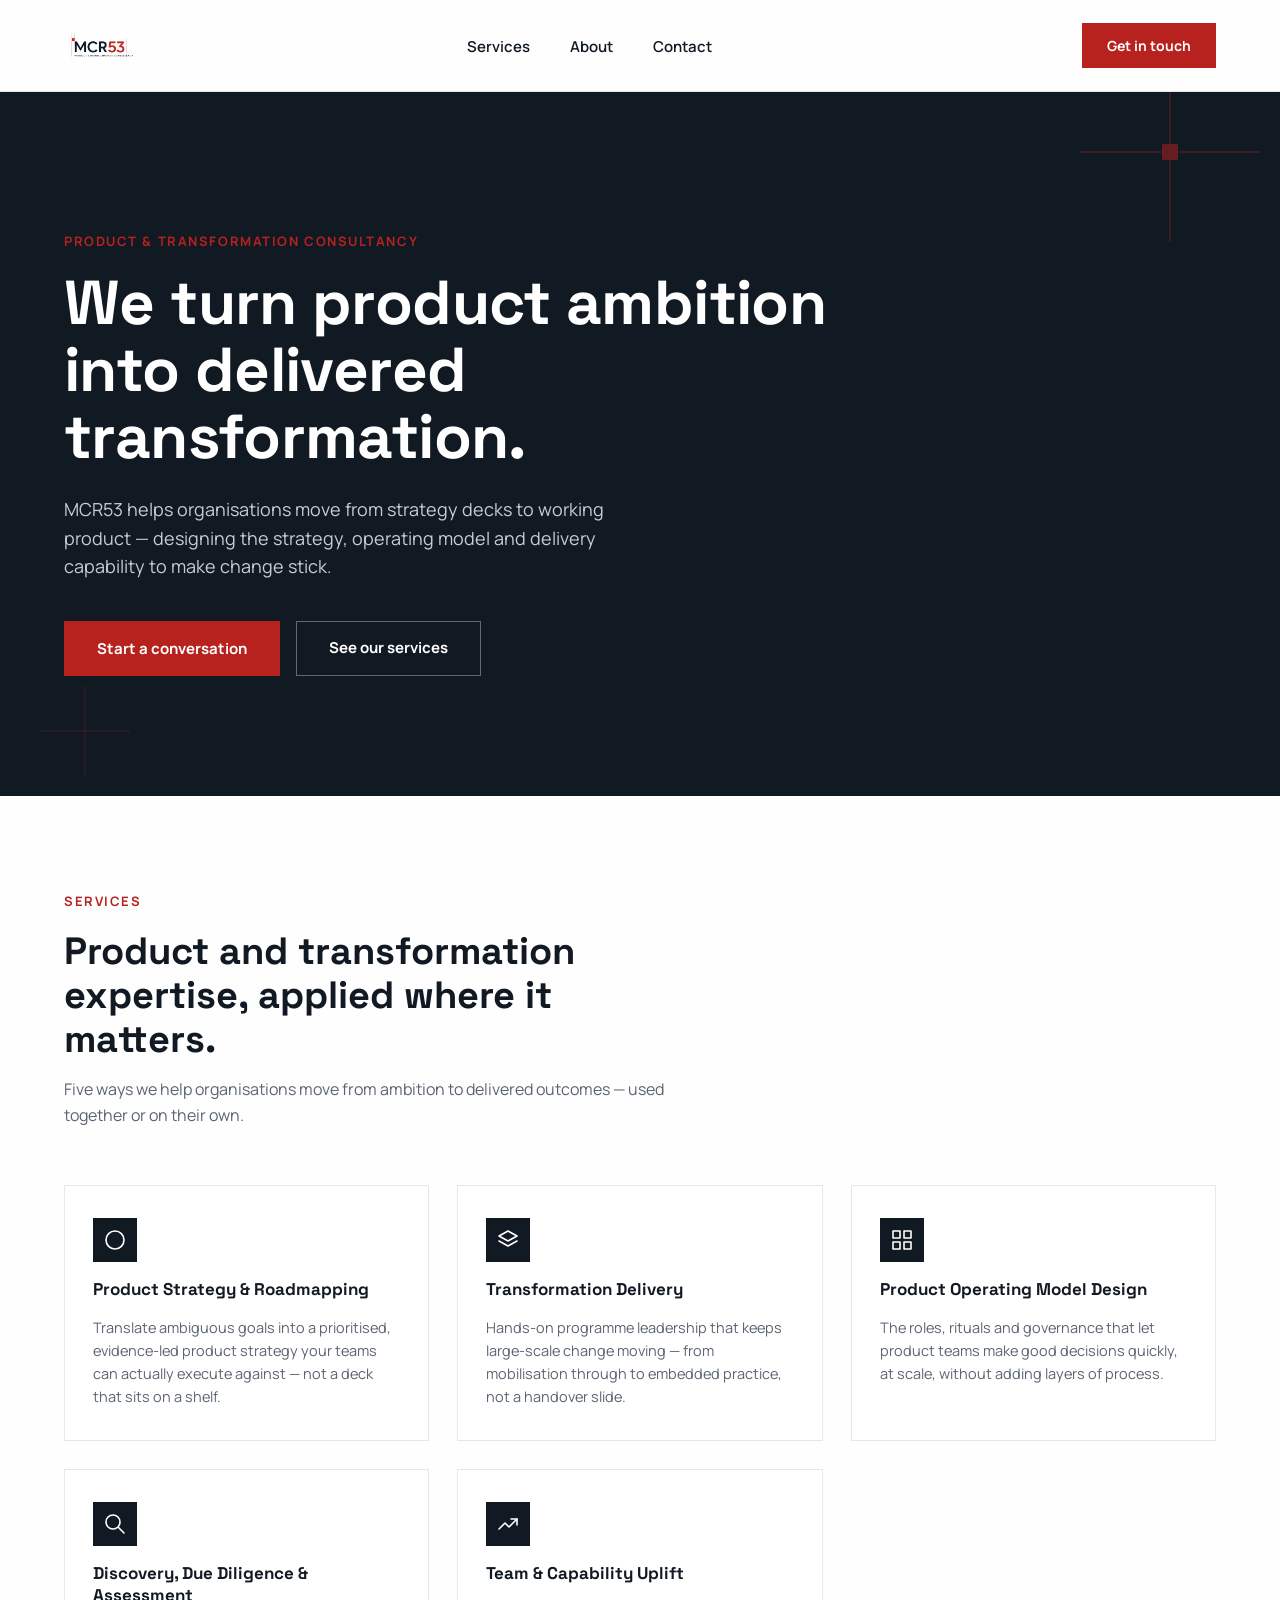
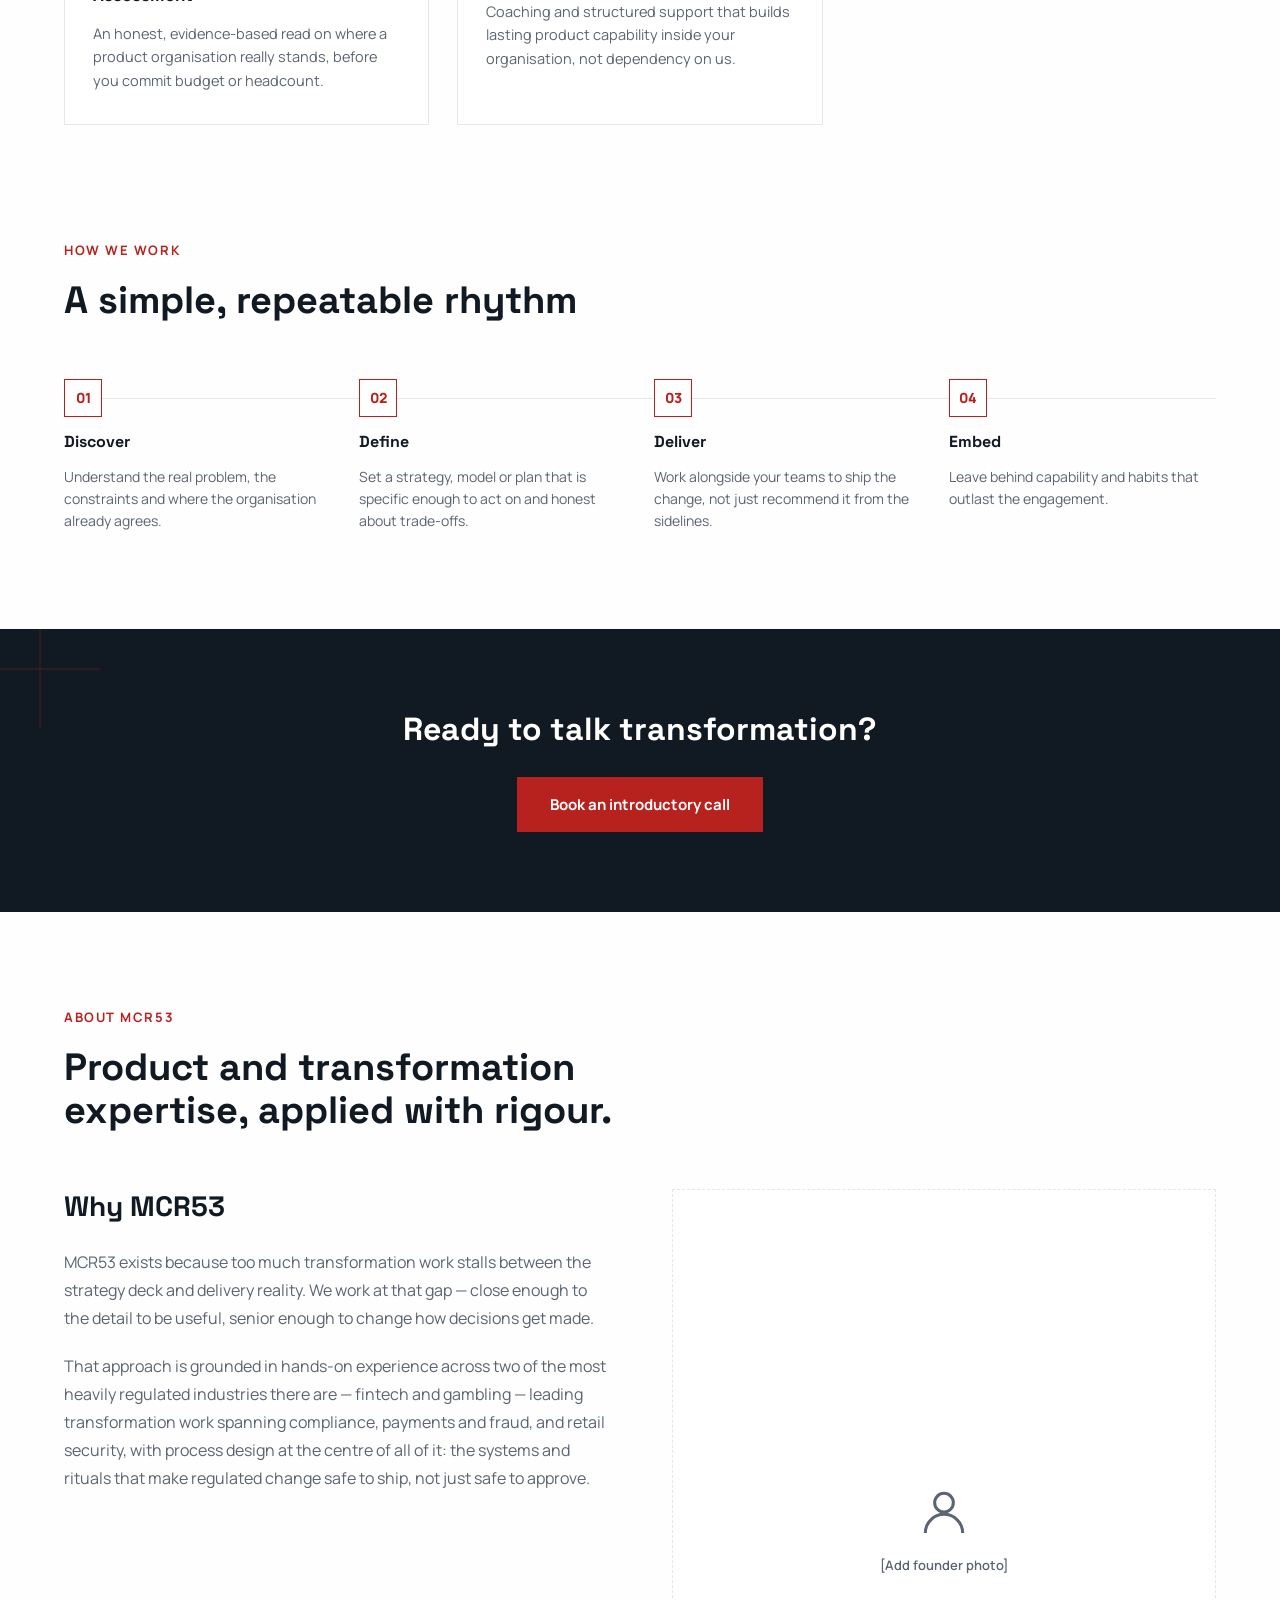
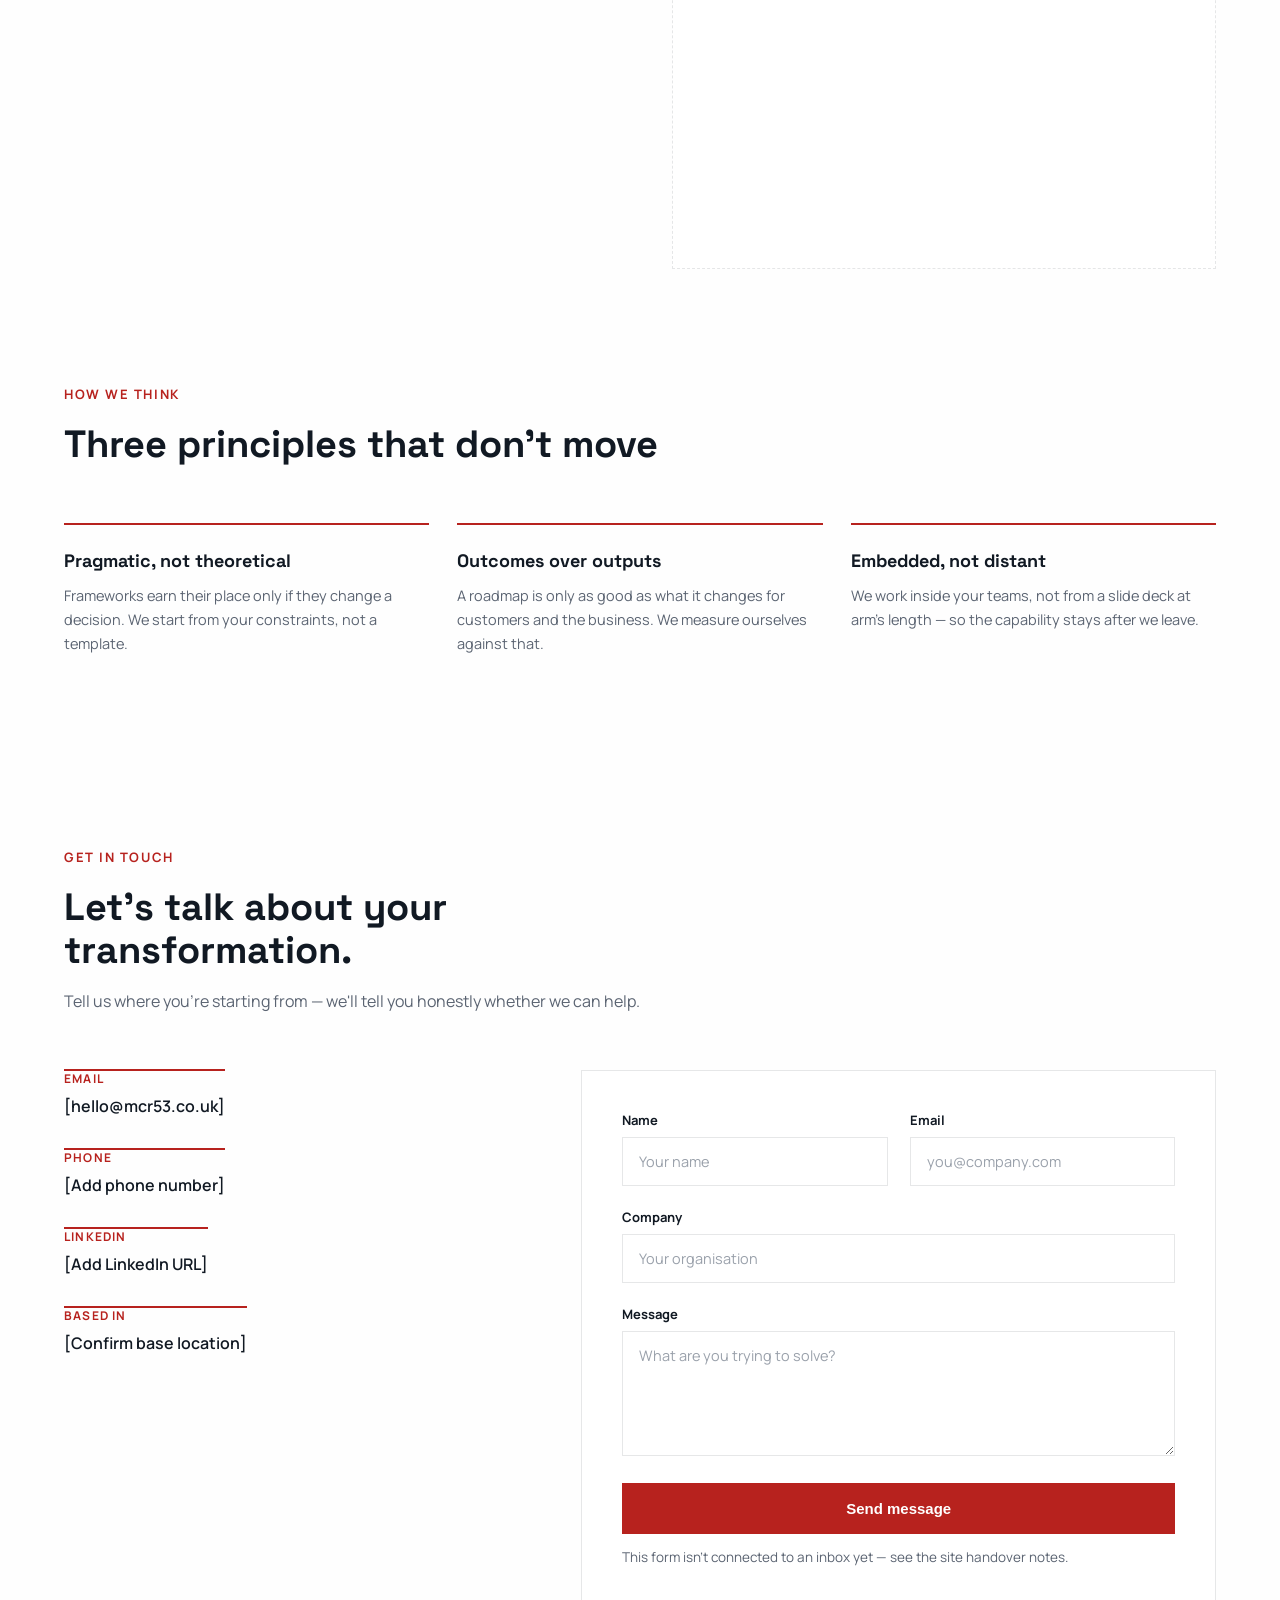
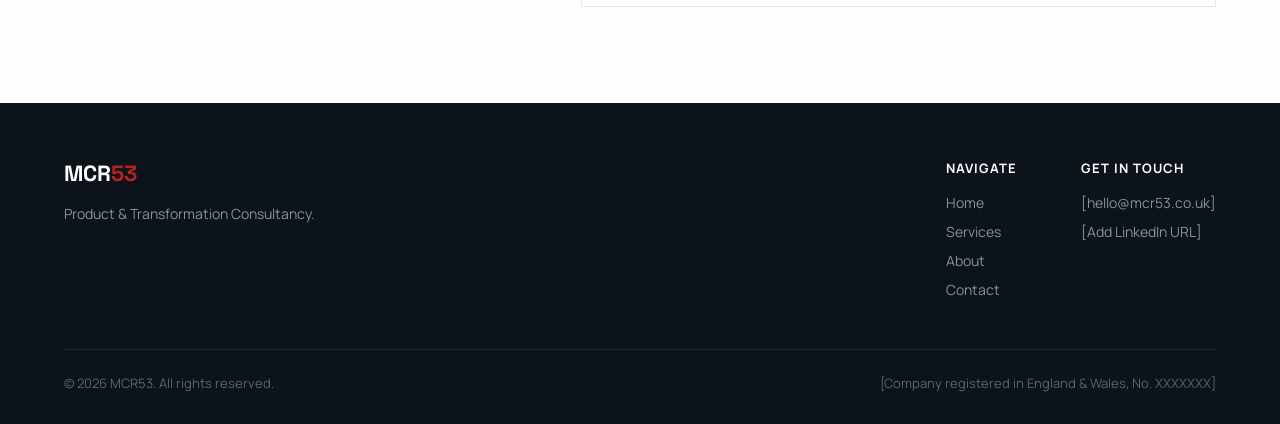
==== index.html @ ca3f8c2c "Broaden the Why MCR53 bio, drop project/role specifics Removes "sole business analyst" and "ETL prog" ====
<!doctype html>
<html lang="en">
<head>
  <meta charset="utf-8">
  <meta name="viewport" content="width=device-width, initial-scale=1">
  <title>MCR53 — Product &amp; Transformation Consultancy</title>
  <meta name="description" content="MCR53 helps organisations move from strategy to delivered product and transformation outcomes.">
  <link rel="preconnect" href="https://fonts.googleapis.com">
  <link href="https://fonts.googleapis.com/css2?family=Space+Grotesk:wght@500;700;800&family=Manrope:wght@400;500;600;700;800&display=swap" rel="stylesheet">
  <link rel="stylesheet" href="css/styles.css">
  <script>
    window.va = window.va || function () { (window.vaq = window.vaq || []).push(arguments); };
  </script>
  <script defer src="/_vercel/insights/script.js"></script>
</head>
<body id="top">

  <!-- NAV -->
  <nav class="navbar">
    <a class="logo" href="#top"><img src="images/mcr53-logo.png" alt="MCR53"></a>
    <ul class="nav-links">
      <li><a href="#services">Services</a></li>
      <li><a href="#about">About</a></li>
      <li><a href="#contact">Contact</a></li>
      <li><a href="#contact" class="btn btn-primary nav-cta-mobile">Get in touch</a></li>
    </ul>
    <a href="#contact" class="btn btn-primary nav-cta">Get in touch</a>
    <button class="nav-toggle" aria-label="Toggle menu" aria-expanded="false"><span></span><span></span><span></span></button>
  </nav>

  <!-- HERO -->
  <section class="hero">
    <svg class="crosshair" width="180" height="180" viewBox="0 0 180 180" style="top:-30px;right:20px;opacity:0.5;">
      <line x1="90" y1="0" x2="90" y2="180" stroke="#b7221e" stroke-width="1"/>
      <line x1="0" y1="90" x2="180" y2="90" stroke="#b7221e" stroke-width="1"/>
      <rect x="82" y="82" width="16" height="16" fill="#b7221e"/>
    </svg>
    <svg class="crosshair" width="90" height="90" viewBox="0 0 90 90" style="bottom:20px;left:40px;opacity:0.3;">
      <line x1="45" y1="0" x2="45" y2="90" stroke="#b7221e" stroke-width="1"/>
      <line x1="0" y1="45" x2="90" y2="45" stroke="#b7221e" stroke-width="1"/>
    </svg>
    <div class="hero-eyebrow">Product &amp; Transformation Consultancy</div>
    <h1>We turn product ambition into delivered transformation.</h1>
    <p>MCR53 helps organisations move from strategy decks to working product — designing the strategy, operating model and delivery capability to make change stick.</p>
    <div class="hero-actions">
      <a href="#contact" class="btn btn-primary">Start a conversation</a>
      <a href="#services" class="btn btn-outline">See our services</a>
    </div>
  </section>

  <!-- SERVICES -->
  <section id="services" style="scroll-margin-top:92px;">
    <div class="section-head">
      <div class="eyebrow">Services</div>
      <h2>Product and transformation expertise, applied where it matters.</h2>
      <p style="margin-top:16px;color:var(--muted);font-size:16px;line-height:1.6;">Five ways we help organisations move from ambition to delivered outcomes — used together or on their own.</p>
    </div>
    <div class="cards-grid cols-3">

      <div class="card">
        <div class="card-icon">
          <svg width="24" height="24" viewBox="0 0 24 24" fill="none" stroke="#fff" stroke-width="1.6" stroke-linecap="round" stroke-linejoin="round"><circle cx="12" cy="12" r="9"/><polygon points="14.5,9.5 12,12 9.5,14.5" fill="#fff" stroke="none"/></svg>
        </div>
        <h3>Product Strategy &amp; Roadmapping</h3>
        <p>Translate ambiguous goals into a prioritised, evidence-led product strategy your teams can actually execute against — not a deck that sits on a shelf.</p>
      </div>

      <div class="card">
        <div class="card-icon">
          <svg width="24" height="24" viewBox="0 0 24 24" fill="none" stroke="#fff" stroke-width="1.6" stroke-linecap="round" stroke-linejoin="round"><polygon points="12,3 21,8 12,13 3,8"/><polyline points="3,13 12,18 21,13"/></svg>
        </div>
        <h3>Transformation Delivery</h3>
        <p>Hands-on programme leadership that keeps large-scale change moving — from mobilisation through to embedded practice, not a handover slide.</p>
      </div>

      <div class="card">
        <div class="card-icon">
          <svg width="24" height="24" viewBox="0 0 24 24" fill="none" stroke="#fff" stroke-width="1.6" stroke-linecap="round" stroke-linejoin="round"><rect x="3" y="3" width="7" height="7"/><rect x="14" y="3" width="7" height="7"/><rect x="3" y="14" width="7" height="7"/><rect x="14" y="14" width="7" height="7"/></svg>
        </div>
        <h3>Product Operating Model Design</h3>
        <p>The roles, rituals and governance that let product teams make good decisions quickly, at scale, without adding layers of process.</p>
      </div>

      <div class="card">
        <div class="card-icon">
          <svg width="24" height="24" viewBox="0 0 24 24" fill="none" stroke="#fff" stroke-width="1.6" stroke-linecap="round" stroke-linejoin="round"><circle cx="10" cy="10" r="7"/><line x1="21" y1="21" x2="15.5" y2="15.5"/></svg>
        </div>
        <h3>Discovery, Due Diligence &amp; Assessment</h3>
        <p>An honest, evidence-based read on where a product organisation really stands, before you commit budget or headcount.</p>
      </div>

      <div class="card">
        <div class="card-icon">
          <svg width="24" height="24" viewBox="0 0 24 24" fill="none" stroke="#fff" stroke-width="1.6" stroke-linecap="round" stroke-linejoin="round"><polyline points="3,17 9,11 13,15 21,7"/><polyline points="15,7 21,7 21,13"/></svg>
        </div>
        <h3>Team &amp; Capability Uplift</h3>
        <p>Coaching and structured support that builds lasting product capability inside your organisation, not dependency on us.</p>
      </div>

    </div>
  </section>

  <!-- HOW WE WORK -->
  <section style="padding-top:20px;">
    <div class="section-head">
      <div class="eyebrow">How we work</div>
      <h2>A simple, repeatable rhythm</h2>
    </div>
    <div class="process">
      <div class="process-step">
        <div class="process-num">01</div>
        <h3>Discover</h3>
        <p>Understand the real problem, the constraints and where the organisation already agrees.</p>
      </div>
      <div class="process-step">
        <div class="process-num">02</div>
        <h3>Define</h3>
        <p>Set a strategy, model or plan that is specific enough to act on and honest about trade-offs.</p>
      </div>
      <div class="process-step">
        <div class="process-num">03</div>
        <h3>Deliver</h3>
        <p>Work alongside your teams to ship the change, not just recommend it from the sidelines.</p>
      </div>
      <div class="process-step">
        <div class="process-num">04</div>
        <h3>Embed</h3>
        <p>Leave behind capability and habits that outlast the engagement.</p>
      </div>
    </div>
  </section>

  <!-- CTA BAND -->
  <section class="cta-band">
    <svg class="crosshair" width="120" height="120" viewBox="0 0 120 120" style="top:-20px;left:-20px;opacity:0.35;">
      <line x1="60" y1="0" x2="60" y2="120" stroke="#b7221e" stroke-width="1"/>
      <line x1="0" y1="60" x2="120" y2="60" stroke="#b7221e" stroke-width="1"/>
    </svg>
    <h2>Ready to talk transformation?</h2>
    <a href="#contact" class="btn btn-primary">Book an introductory call</a>
  </section>

  <!-- ABOUT -->
  <section id="about" style="scroll-margin-top:92px;">
    <div class="section-head">
      <div class="eyebrow">About MCR53</div>
      <h2>Product and transformation expertise, applied with rigour.</h2>
    </div>
    <div class="about-grid">
      <div>
        <h2>Why MCR53</h2>
        <p>MCR53 exists because too much transformation work stalls between the strategy deck and delivery reality. We work at that gap — close enough to the detail to be useful, senior enough to change how decisions get made.</p>
        <p>That approach is grounded in hands-on experience across two of the most heavily regulated industries there are — fintech and gambling — leading transformation work spanning compliance, payments and fraud, and retail security, with process design at the centre of all of it: the systems and rituals that make regulated change safe to ship, not just safe to approve.</p>
      </div>
      <div class="photo-placeholder">
        <svg width="56" height="56" viewBox="0 0 24 24" fill="none" stroke="#5b6472" stroke-width="1.3"><circle cx="12" cy="8" r="4"/><path d="M4 21c0-4.4 3.6-8 8-8s8 3.6 8 8"/></svg>
        <span>[Add founder photo]</span>
      </div>
    </div>
  </section>

  <!-- VALUES -->
  <section style="padding-top:20px;">
    <div class="section-head">
      <div class="eyebrow">How we think</div>
      <h2>Three principles that don't move</h2>
    </div>
    <div class="values-grid">
      <div class="value">
        <h3>Pragmatic, not theoretical</h3>
        <p>Frameworks earn their place only if they change a decision. We start from your constraints, not a template.</p>
      </div>
      <div class="value">
        <h3>Outcomes over outputs</h3>
        <p>A roadmap is only as good as what it changes for customers and the business. We measure ourselves against that.</p>
      </div>
      <div class="value">
        <h3>Embedded, not distant</h3>
        <p>We work inside your teams, not from a slide deck at arm's length — so the capability stays after we leave.</p>
      </div>
    </div>
  </section>

  <!-- CONTACT -->
  <section id="contact" style="scroll-margin-top:92px;">
    <div class="section-head">
      <div class="eyebrow">Get in touch</div>
      <h2>Let's talk about your transformation.</h2>
      <p style="margin-top:16px;color:var(--muted);font-size:16px;line-height:1.6;">Tell us where you're starting from — we'll tell you honestly whether we can help.</p>
    </div>
    <div class="contact-grid">

      <div class="contact-details">
        <div>
          <div class="label">Email</div>
          <a class="value" href="mailto:hello@mcr53.co.uk">[hello@mcr53.co.uk]</a>
        </div>
        <div>
          <div class="label">Phone</div>
          <span class="value">[Add phone number]</span>
        </div>
        <div>
          <div class="label">LinkedIn</div>
          <a class="value" href="#">[Add LinkedIn URL]</a>
        </div>
        <div>
          <div class="label">Based in</div>
          <span class="value">[Confirm base location]</span>
        </div>
      </div>

      <!--
        This form has no backend yet — submitting it will not send an email.
        Wire it up with a form service (e.g. Formspree, Netlify Forms) before launch.
        See the handover notes for how.
      -->
      <form class="contact-form" onsubmit="return false;">
        <div class="form-row">
          <div>
            <label for="name">Name</label>
            <input type="text" id="name" name="name" placeholder="Your name">
          </div>
          <div>
            <label for="email">Email</label>
            <input type="email" id="email" name="email" placeholder="you@company.com">
          </div>
        </div>
        <div>
          <label for="company">Company</label>
          <input type="text" id="company" name="company" placeholder="Your organisation">
        </div>
        <div>
          <label for="message">Message</label>
          <textarea id="message" name="message" rows="5" placeholder="What are you trying to solve?"></textarea>
        </div>
        <button type="submit" class="btn btn-primary">Send message</button>
        <p class="form-status">This form isn't connected to an inbox yet — see the site handover notes.</p>
      </form>

    </div>
  </section>

  <!-- FOOTER -->
  <footer class="site-footer">
    <div class="footer-top">
      <div class="footer-brand">
        <div class="footer-wordmark">MCR<span>53</span></div>
        <p>Product &amp; Transformation Consultancy.</p>
      </div>
      <div class="footer-cols">
        <div class="footer-col">
          <div class="footer-col-title">Navigate</div>
          <a href="#top">Home</a>
          <a href="#services">Services</a>
          <a href="#about">About</a>
          <a href="#contact">Contact</a>
        </div>
        <div class="footer-col">
          <div class="footer-col-title">Get in touch</div>
          <a href="mailto:hello@mcr53.co.uk">[hello@mcr53.co.uk]</a>
          <a href="#">[Add LinkedIn URL]</a>
        </div>
      </div>
    </div>
    <div class="footer-bottom">
      <span>&copy; 2026 MCR53. All rights reserved.</span>
      <span>[Company registered in England &amp; Wales, No. XXXXXXX]</span>
    </div>
  </footer>

  <script src="js/nav.js"></script>
</body>
</html>
---- css/styles.css ----
/* MCR53 — shared stylesheet */

:root{
  --navy:#111923;
  --red:#b7221e;
  --red-dark:#8f1a17;
  --cream:#fefefe;
  --ink:#111923;
  --muted:#5b6472;
  --line:rgba(17,25,35,0.1);
  --footer-bg:#0c131b;
  --footer-muted:#8891a0;
}

*,*::before,*::after{ box-sizing:border-box; }

html{ scroll-behavior:smooth; }

body{
  margin:0;
  background:var(--cream);
  color:var(--ink);
  font-family:'Manrope', system-ui, -apple-system, sans-serif;
  -webkit-font-smoothing:antialiased;
}

h1,h2,h3{
  font-family:'Space Grotesk','Manrope', system-ui, sans-serif;
  margin:0;
}

p{ margin:0; }

a{ color:var(--red); text-decoration:none; }
a:hover{ color:var(--red-dark); }

img{ display:block; max-width:100%; }

ul{ list-style:none; margin:0; padding:0; }

section{ padding:96px 64px; }

.container{ max-width:1280px; margin:0 auto; }

/* ---------- Buttons ---------- */

.btn{
  display:inline-block;
  font-weight:700;
  font-size:15px;
  padding:16px 32px;
  text-align:center;
  border:1.5px solid transparent;
}
.btn-primary{ background:var(--red); color:#fff; }
.btn-primary:hover{ background:var(--red-dark); color:#fff; }
.btn-outline{ border-color:rgba(255,255,255,0.35); color:#fff; padding:14.5px 32px; }
.btn-outline:hover{ border-color:#fff; color:#fff; }

/* ---------- Nav ---------- */

.navbar{
  display:flex;
  align-items:center;
  justify-content:space-between;
  padding:0 64px;
  height:92px;
  background:#fefefe;
  border-bottom:1px solid var(--line);
  position:sticky;
  top:0;
  z-index:100;
}
.navbar .logo img{ height:34px; width:auto; }
.nav-links{ display:flex; align-items:center; gap:40px; }
.nav-links a{ font-weight:600; font-size:15px; color:var(--navy); }
.nav-links a.active{ font-weight:700; color:var(--red); }
.nav-cta{ background:var(--red); color:#fff; font-weight:700; font-size:14px; padding:12px 24px; }
.nav-cta-mobile{ display:none; }
.nav-toggle{
  display:none;
  flex-direction:column;
  gap:5px;
  background:none;
  border:none;
  cursor:pointer;
  padding:8px;
}
.nav-toggle span{ width:24px; height:2px; background:var(--navy); display:block; }

/* ---------- Hero / page header ---------- */

.hero, .page-header{
  position:relative;
  overflow:hidden;
  background:var(--navy);
  padding:140px 64px 120px;
}
.page-header{ padding:96px 64px 80px; }

.crosshair{ position:absolute; pointer-events:none; }

.hero-eyebrow, .eyebrow{
  color:var(--red);
  font-weight:700;
  font-size:13px;
  letter-spacing:0.12em;
  text-transform:uppercase;
  margin-bottom:20px;
}

.hero h1{
  color:#fff;
  font-size:62px;
  font-weight:800;
  line-height:1.08;
  letter-spacing:-0.01em;
  max-width:820px;
  position:relative;
  z-index:1;
}
.page-header h1{
  color:#fff;
  font-size:46px;
  font-weight:800;
  line-height:1.15;
  position:relative;
  z-index:1;
  max-width:700px;
}

.hero p, .page-header p{
  color:#c7ccd4;
  font-size:18px;
  line-height:1.6;
  max-width:600px;
  margin-top:24px;
  position:relative;
  z-index:1;
}

.hero-actions{ display:flex; gap:16px; margin-top:40px; flex-wrap:wrap; position:relative; z-index:1; }

/* ---------- Section headers ---------- */

.section-head{ max-width:640px; margin-bottom:56px; }
.section-head h2{ font-size:38px; font-weight:700; color:var(--navy); line-height:1.15; }

/* ---------- Card grids ---------- */

.cards-grid{ display:grid; grid-template-columns:repeat(4, minmax(0,1fr)); gap:28px; }
.cards-grid.cols-3{ grid-template-columns:repeat(3, minmax(0,1fr)); }

.card{
  background:#fff;
  border:1px solid var(--line);
  padding:32px 28px;
  display:flex;
  flex-direction:column;
  gap:16px;
}
.card-icon{
  width:44px; height:44px;
  background:var(--navy);
  display:flex; align-items:center; justify-content:center;
}
.card h3{ font-size:17px; font-weight:700; color:var(--navy); }
.card p{ font-size:14.5px; line-height:1.6; color:var(--muted); }

/* ---------- Process strip ---------- */

.process{ position:relative; display:grid; grid-template-columns:repeat(4, minmax(0,1fr)); gap:28px; }
.process::before{
  content:"";
  position:absolute; top:19px; left:0; right:0; height:1px;
  background:var(--line); z-index:0;
}
.process-step{ position:relative; z-index:1; display:flex; flex-direction:column; gap:14px; }
.process-num{
  width:38px; height:38px;
  background:var(--cream);
  border:1.5px solid var(--red);
  color:var(--red);
  font-weight:800; font-size:14px;
  display:flex; align-items:center; justify-content:center;
}
.process-step h3{ font-size:16px; font-weight:700; color:var(--navy); }
.process-step p{ font-size:14px; line-height:1.6; color:var(--muted); }

/* ---------- Values ---------- */

.values-grid{ display:grid; grid-template-columns:repeat(3, minmax(0,1fr)); gap:28px; }
.value{ border-top:2px solid var(--red); padding-top:24px; }
.value h3{ font-size:18px; font-weight:700; color:var(--navy); margin-bottom:12px; }
.value p{ font-size:14.5px; line-height:1.65; color:var(--muted); }

/* ---------- About story ---------- */

.about-grid{ display:grid; grid-template-columns:minmax(0,1fr) minmax(0,1fr); gap:64px; align-items:start; }
.about-grid h2{ font-size:28px; font-weight:700; color:var(--navy); line-height:1.25; margin-bottom:24px; }
.about-grid p{ font-size:16px; line-height:1.75; color:var(--muted); }
.about-grid p + p{ margin-top:20px; }

.photo-placeholder{
  border:1.5px dashed var(--line);
  background:#fff;
  aspect-ratio:4/5;
  display:flex; flex-direction:column;
  align-items:center; justify-content:center;
  gap:16px;
}
.photo-placeholder span{ color:var(--muted); font-size:13px; font-weight:600; }

/* ---------- CTA band ---------- */

.cta-band{
  background:var(--navy);
  padding:80px 64px;
  text-align:center;
  position:relative;
  overflow:hidden;
}
.cta-band h2{ color:#fff; font-size:32px; font-weight:700; max-width:560px; margin:0 auto 28px; position:relative; z-index:1; }
.cta-band .btn{ position:relative; z-index:1; }

/* ---------- Contact ---------- */

.contact-grid{ display:grid; grid-template-columns:minmax(0,1fr) minmax(0,1.4fr); gap:64px; }
.contact-details{ display:flex; flex-direction:column; gap:32px; }
.contact-details .label{
  color:var(--red); font-weight:700; font-size:12px;
  letter-spacing:0.1em; text-transform:uppercase; margin-bottom:8px;
}
.contact-details .value{ color:var(--navy); font-size:16px; font-weight:600; }

.contact-form{
  background:#fff; border:1px solid var(--line);
  padding:40px; display:flex; flex-direction:column; gap:22px;
}
.form-row{ display:grid; grid-template-columns:repeat(2, minmax(0,1fr)); gap:22px; }
.contact-form label{ font-size:13px; font-weight:700; color:var(--navy); margin-bottom:8px; display:block; }
.contact-form input, .contact-form textarea{
  font-family:'Manrope', sans-serif; font-size:14.5px;
  padding:14px 16px; border:1px solid var(--line);
  background:#fff; color:var(--ink); width:100%;
}
.contact-form input::placeholder, .contact-form textarea::placeholder{ color:#9aa1ab; }
.form-status{ font-size:13.5px; color:var(--muted); margin-top:-8px; }

/* ---------- Footer ---------- */

.site-footer{ background:var(--footer-bg); padding:56px 64px 32px; }
.footer-top{
  display:flex; justify-content:space-between; flex-wrap:wrap; gap:40px;
  padding-bottom:40px; border-bottom:1px solid rgba(255,255,255,0.08);
}
.footer-brand{ max-width:280px; }
.footer-wordmark{ font-family:'Space Grotesk'; font-weight:800; font-size:22px; color:#fff; }
.footer-wordmark span{ color:var(--red); }
.footer-brand p{ color:var(--footer-muted); font-size:14px; line-height:1.6; margin-top:16px; }
.footer-cols{ display:flex; gap:64px; flex-wrap:wrap; }
.footer-col-title{
  color:#fff; font-weight:700; font-size:13px;
  text-transform:uppercase; letter-spacing:0.08em; margin-bottom:16px;
}
.footer-col a{ color:var(--footer-muted); font-size:14px; display:block; margin-bottom:10px; }
.footer-bottom{
  display:flex; justify-content:space-between; padding-top:24px;
  color:#5b6472; font-size:13px; flex-wrap:wrap; gap:12px;
}

/* ---------- Responsive ---------- */

@media (max-width:960px){
  .navbar{ padding:0 24px; }
  .nav-links{
    position:absolute; top:92px; left:0; right:0;
    background:#fefefe; border-bottom:1px solid var(--line);
    flex-direction:column; align-items:flex-start; gap:0;
    padding:8px 24px 20px; display:none;
  }
  .nav-links.open{ display:flex; }
  .nav-links a{ padding:12px 0; width:100%; }
  .nav-cta{ display:none; }
  .nav-links .nav-cta-mobile{ display:inline-block; margin-top:12px; }
  .nav-toggle{ display:flex; }

  section, .hero, .page-header, .cta-band{ padding-left:24px; padding-right:24px; }
  .hero{ padding-top:80px; padding-bottom:80px; }
  .hero h1{ font-size:42px; }
  .page-header h1{ font-size:34px; }

  .cards-grid, .cards-grid.cols-3{ grid-template-columns:repeat(2, minmax(0,1fr)); }
  .process{ grid-template-columns:repeat(2, minmax(0,1fr)); row-gap:40px; }
  .process::before{ display:none; }
  .values-grid{ grid-template-columns:1fr; }
  .about-grid{ grid-template-columns:1fr; }
  .contact-grid{ grid-template-columns:1fr; }
  .form-row{ grid-template-columns:1fr; }
}

@media (max-width:640px){
  .hero h1{ font-size:34px; }
  .cards-grid, .cards-grid.cols-3{ grid-template-columns:1fr; }
  .footer-top, .footer-bottom{ flex-direction:column; }
}
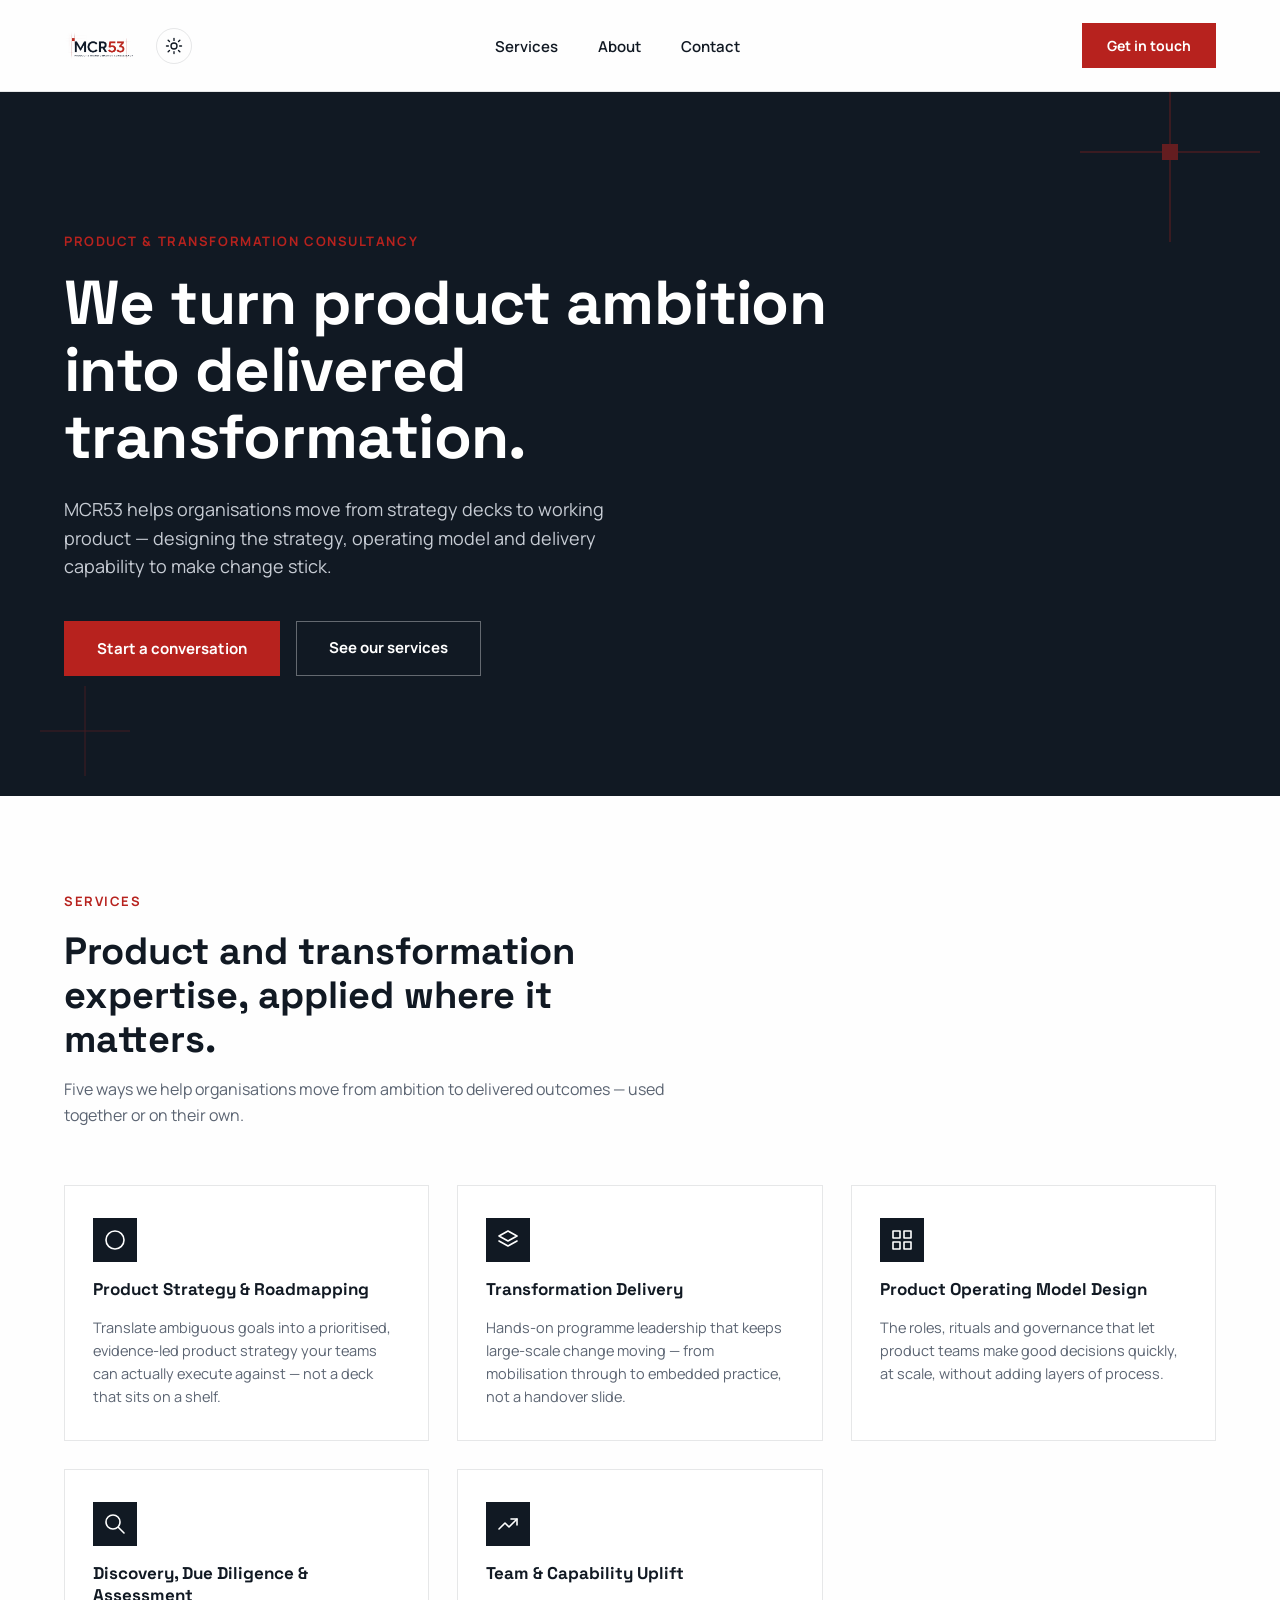
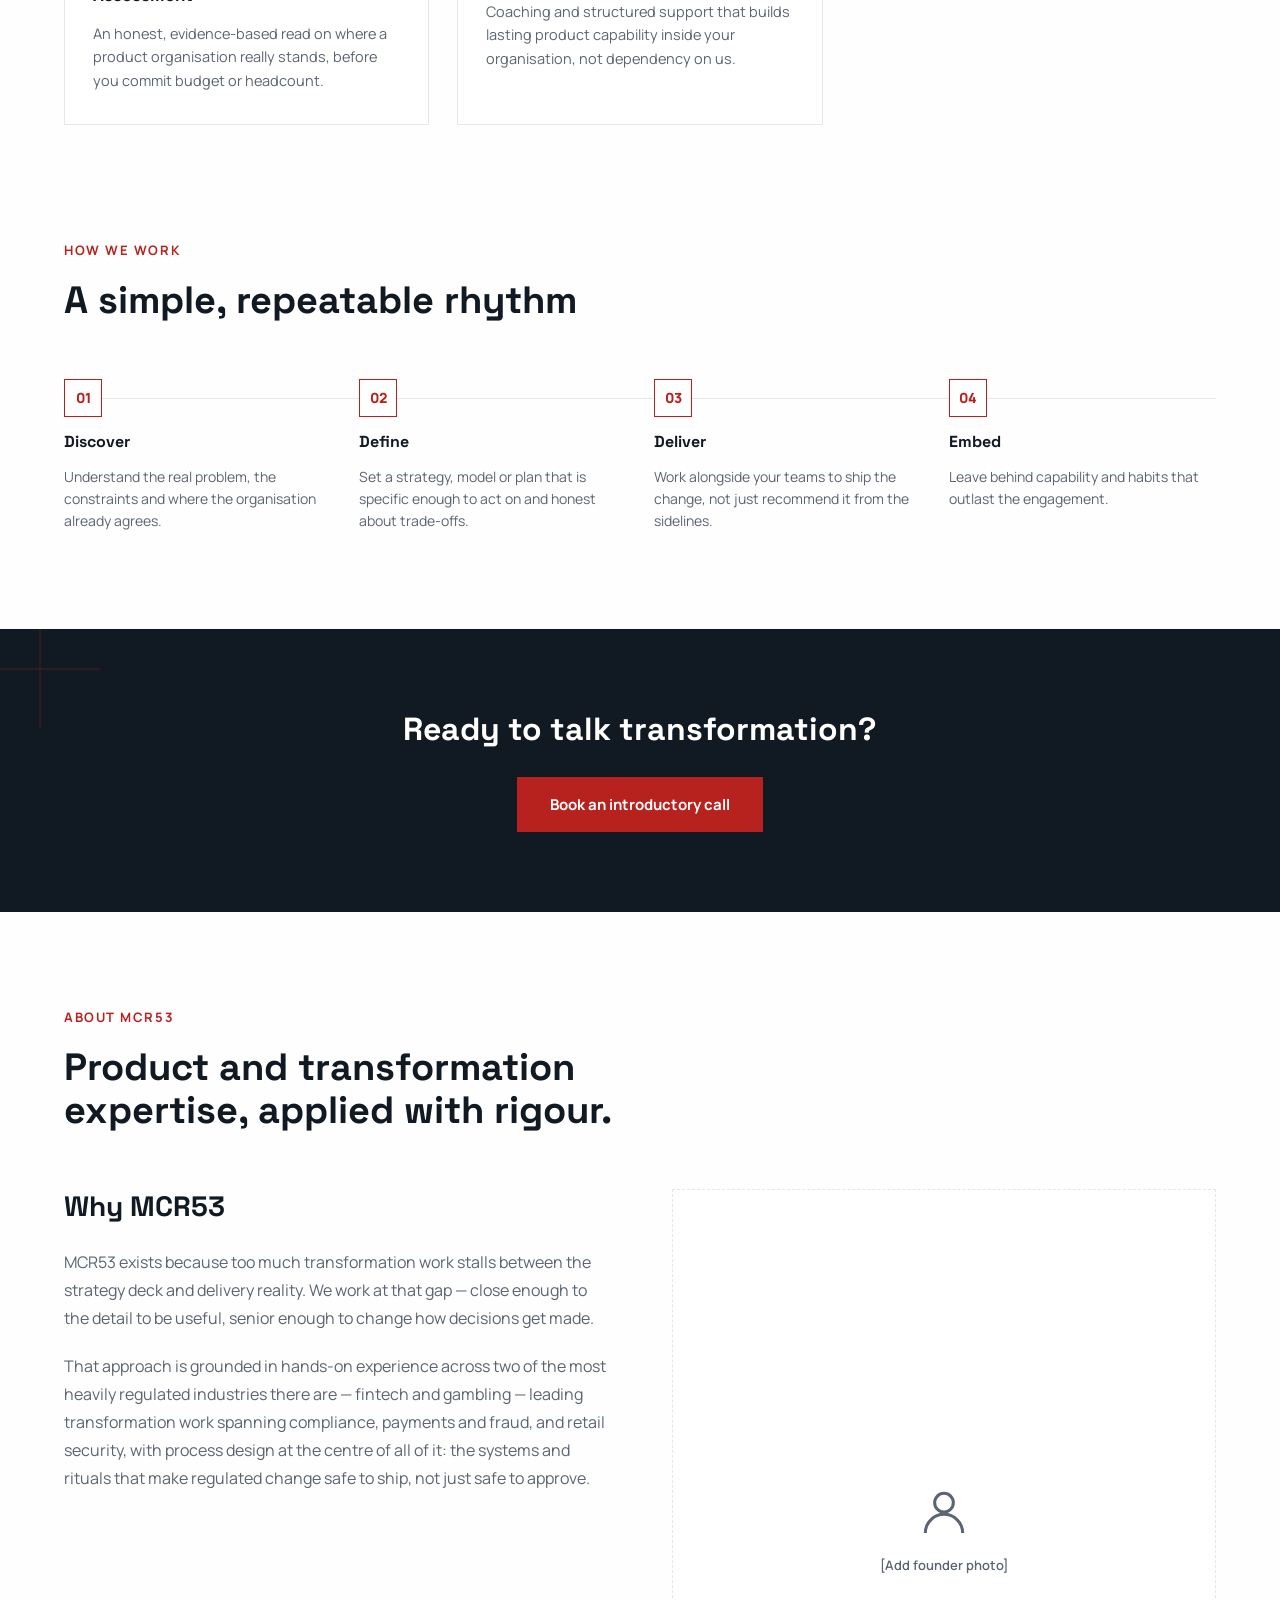
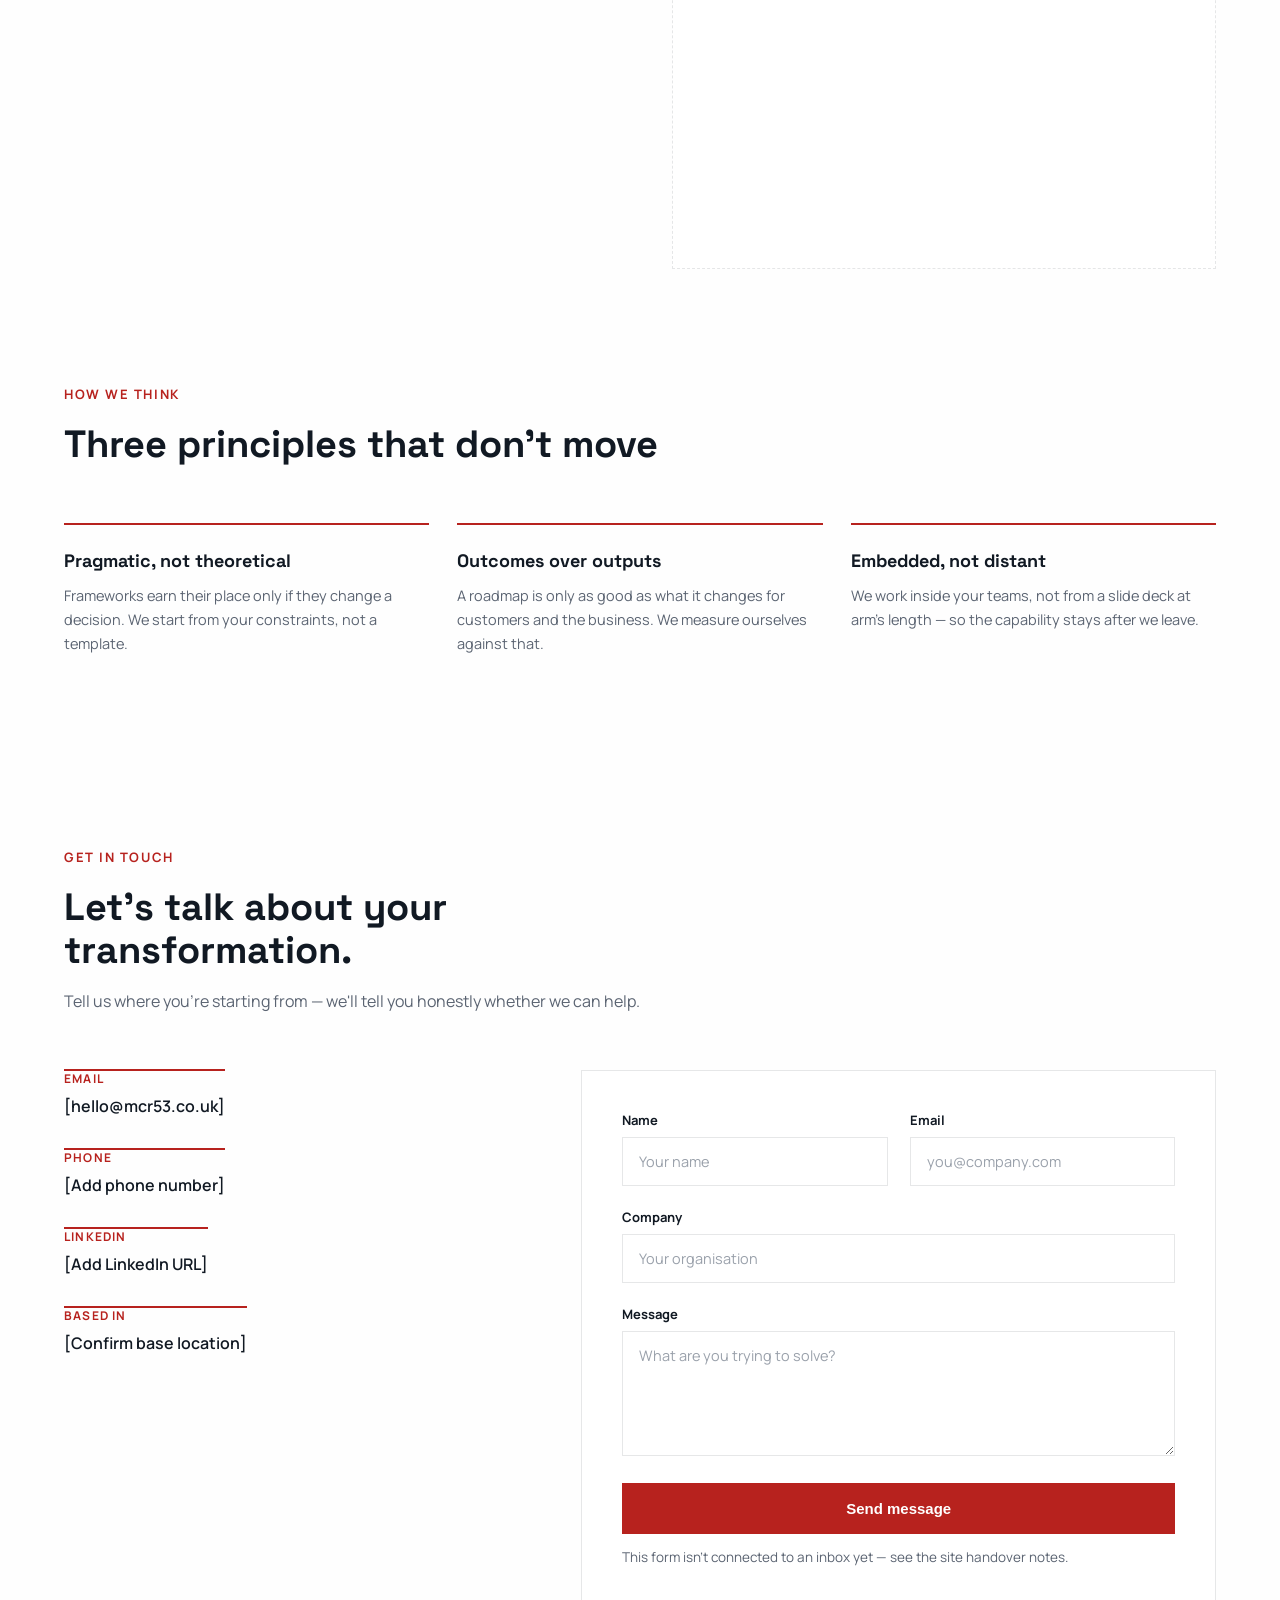
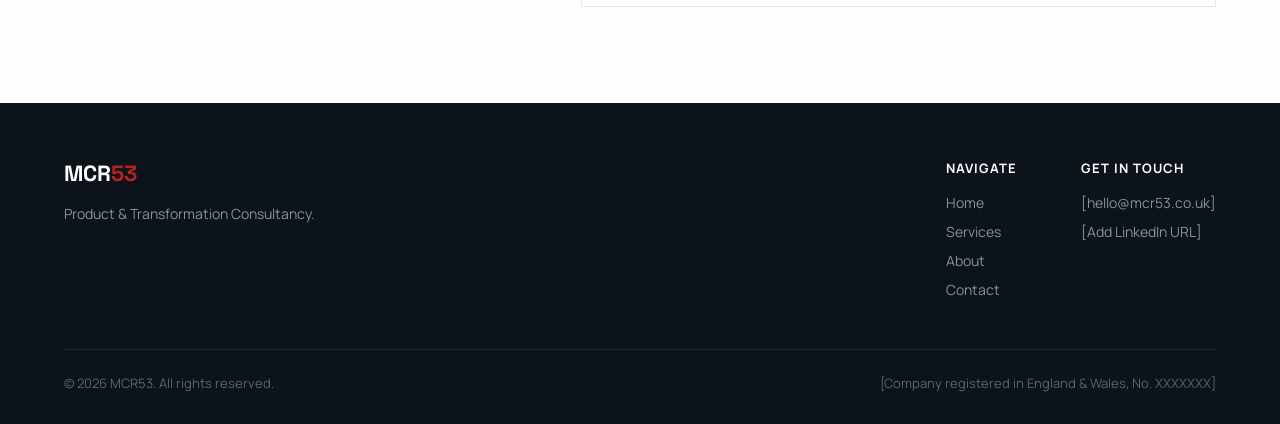
==== commit 82c417a1: "Add dark/light mode toggle to the nav Adds a theme toggle button next to the logo (mirroring ENOS Li" ====
--- a/index.html
+++ b/index.html
@@ -5,6 +5,15 @@
   <meta name="viewport" content="width=device-width, initial-scale=1">
   <title>MCR53 — Product &amp; Transformation Consultancy</title>
   <meta name="description" content="MCR53 helps organisations move from strategy to delivered product and transformation outcomes.">
+  <script>
+    (function () {
+      try {
+        var stored = localStorage.getItem('mcr53-theme');
+        var theme = stored || (window.matchMedia('(prefers-color-scheme: dark)').matches ? 'dark' : 'light');
+        document.documentElement.setAttribute('data-theme', theme);
+      } catch (e) {}
+    })();
+  </script>
   <link rel="preconnect" href="https://fonts.googleapis.com">
   <link href="https://fonts.googleapis.com/css2?family=Space+Grotesk:wght@500;700;800&family=Manrope:wght@400;500;600;700;800&display=swap" rel="stylesheet">
   <link rel="stylesheet" href="css/styles.css">
@@ -17,15 +26,23 @@
 
   <!-- NAV -->
   <nav class="navbar">
-    <a class="logo" href="#top"><img src="images/mcr53-logo.png" alt="MCR53"></a>
+    <div class="navbar-left">
+      <a class="logo" href="#top"><img src="images/mcr53-logo.png" alt="MCR53"></a>
+      <button class="theme-toggle" aria-label="Toggle dark mode" aria-pressed="false">
+        <svg class="icon-sun" viewBox="0 0 24 24" fill="none" stroke="currentColor" stroke-width="1.8" stroke-linecap="round" stroke-linejoin="round"><circle cx="12" cy="12" r="4"/><line x1="12" y1="2" x2="12" y2="4.5"/><line x1="12" y1="19.5" x2="12" y2="22"/><line x1="4.2" y1="4.2" x2="6" y2="6"/><line x1="18" y1="18" x2="19.8" y2="19.8"/><line x1="2" y1="12" x2="4.5" y2="12"/><line x1="19.5" y1="12" x2="22" y2="12"/><line x1="4.2" y1="19.8" x2="6" y2="18"/><line x1="18" y1="6" x2="19.8" y2="4.2"/></svg>
+        <svg class="icon-moon" viewBox="0 0 24 24" fill="none" stroke="currentColor" stroke-width="1.8" stroke-linecap="round" stroke-linejoin="round"><path d="M21 12.8A9 9 0 1 1 11.2 3a7 7 0 0 0 9.8 9.8Z"/></svg>
+      </button>
+    </div>
     <ul class="nav-links">
       <li><a href="#services">Services</a></li>
       <li><a href="#about">About</a></li>
       <li><a href="#contact">Contact</a></li>
       <li><a href="#contact" class="btn btn-primary nav-cta-mobile">Get in touch</a></li>
     </ul>
-    <a href="#contact" class="btn btn-primary nav-cta">Get in touch</a>
-    <button class="nav-toggle" aria-label="Toggle menu" aria-expanded="false"><span></span><span></span><span></span></button>
+    <div class="navbar-right">
+      <a href="#contact" class="btn btn-primary nav-cta">Get in touch</a>
+      <button class="nav-toggle" aria-label="Toggle menu" aria-expanded="false"><span></span><span></span><span></span></button>
+    </div>
   </nav>
 
   <!-- HERO -->
@@ -153,7 +170,7 @@
         <p>That approach is grounded in hands-on experience across two of the most heavily regulated industries there are — fintech and gambling — leading transformation work spanning compliance, payments and fraud, and retail security, with process design at the centre of all of it: the systems and rituals that make regulated change safe to ship, not just safe to approve.</p>
       </div>
       <div class="photo-placeholder">
-        <svg width="56" height="56" viewBox="0 0 24 24" fill="none" stroke="#5b6472" stroke-width="1.3"><circle cx="12" cy="8" r="4"/><path d="M4 21c0-4.4 3.6-8 8-8s8 3.6 8 8"/></svg>
+        <svg width="56" height="56" viewBox="0 0 24 24" fill="none" style="stroke:var(--muted)" stroke-width="1.3"><circle cx="12" cy="8" r="4"/><path d="M4 21c0-4.4 3.6-8 8-8s8 3.6 8 8"/></svg>
         <span>[Add founder photo]</span>
       </div>
     </div>
--- a/css/styles.css
+++ b/css/styles.css
@@ -6,11 +6,24 @@
   --red-dark:#8f1a17;
   --cream:#fefefe;
   --ink:#111923;
+  --heading:#111923;
+  --surface:#ffffff;
   --muted:#5b6472;
   --line:rgba(17,25,35,0.1);
   --footer-bg:#0c131b;
   --footer-muted:#8891a0;
 }
+
+:root[data-theme="dark"]{
+  --cream:#0b1119;
+  --ink:#e9ebee;
+  --heading:#f5f6f8;
+  --surface:#141d29;
+  --muted:#9aa4b1;
+  --line:rgba(255,255,255,0.12);
+}
+
+body{ transition:background-color 0.2s ease, color 0.2s ease; }
 
 *,*::before,*::after{ box-sizing:border-box; }
 
@@ -65,15 +78,18 @@
   justify-content:space-between;
   padding:0 64px;
   height:92px;
-  background:#fefefe;
+  background:var(--cream);
   border-bottom:1px solid var(--line);
   position:sticky;
   top:0;
   z-index:100;
-}
+  transition:background-color 0.2s ease, border-color 0.2s ease;
+}
+.navbar-left{ display:flex; align-items:center; gap:20px; }
+.navbar-right{ display:flex; align-items:center; gap:20px; }
 .navbar .logo img{ height:34px; width:auto; }
 .nav-links{ display:flex; align-items:center; gap:40px; }
-.nav-links a{ font-weight:600; font-size:15px; color:var(--navy); }
+.nav-links a{ font-weight:600; font-size:15px; color:var(--heading); }
 .nav-links a.active{ font-weight:700; color:var(--red); }
 .nav-cta{ background:var(--red); color:#fff; font-weight:700; font-size:14px; padding:12px 24px; }
 .nav-cta-mobile{ display:none; }
@@ -86,7 +102,27 @@
   cursor:pointer;
   padding:8px;
 }
-.nav-toggle span{ width:24px; height:2px; background:var(--navy); display:block; }
+.nav-toggle span{ width:24px; height:2px; background:var(--heading); display:block; }
+
+.theme-toggle{
+  display:flex;
+  align-items:center;
+  justify-content:center;
+  width:36px; height:36px;
+  border-radius:50%;
+  border:1px solid var(--line);
+  background:none;
+  color:var(--heading);
+  cursor:pointer;
+  padding:0;
+  flex:none;
+  transition:background-color 0.2s ease, border-color 0.2s ease, color 0.2s ease;
+}
+.theme-toggle:hover{ background:var(--line); }
+.theme-toggle svg{ width:18px; height:18px; display:block; }
+.theme-toggle .icon-moon{ display:none; }
+:root[data-theme="dark"] .theme-toggle .icon-sun{ display:none; }
+:root[data-theme="dark"] .theme-toggle .icon-moon{ display:block; }
 
 /* ---------- Hero / page header ---------- */
 
@@ -144,7 +180,7 @@
 /* ---------- Section headers ---------- */
 
 .section-head{ max-width:640px; margin-bottom:56px; }
-.section-head h2{ font-size:38px; font-weight:700; color:var(--navy); line-height:1.15; }
+.section-head h2{ font-size:38px; font-weight:700; color:var(--heading); line-height:1.15; }
 
 /* ---------- Card grids ---------- */
 
@@ -152,19 +188,20 @@
 .cards-grid.cols-3{ grid-template-columns:repeat(3, minmax(0,1fr)); }
 
 .card{
-  background:#fff;
+  background:var(--surface);
   border:1px solid var(--line);
   padding:32px 28px;
   display:flex;
   flex-direction:column;
   gap:16px;
+  transition:background-color 0.2s ease, border-color 0.2s ease;
 }
 .card-icon{
   width:44px; height:44px;
   background:var(--navy);
   display:flex; align-items:center; justify-content:center;
 }
-.card h3{ font-size:17px; font-weight:700; color:var(--navy); }
+.card h3{ font-size:17px; font-weight:700; color:var(--heading); }
 .card p{ font-size:14.5px; line-height:1.6; color:var(--muted); }
 
 /* ---------- Process strip ---------- */
@@ -184,26 +221,26 @@
   font-weight:800; font-size:14px;
   display:flex; align-items:center; justify-content:center;
 }
-.process-step h3{ font-size:16px; font-weight:700; color:var(--navy); }
+.process-step h3{ font-size:16px; font-weight:700; color:var(--heading); }
 .process-step p{ font-size:14px; line-height:1.6; color:var(--muted); }
 
 /* ---------- Values ---------- */
 
 .values-grid{ display:grid; grid-template-columns:repeat(3, minmax(0,1fr)); gap:28px; }
 .value{ border-top:2px solid var(--red); padding-top:24px; }
-.value h3{ font-size:18px; font-weight:700; color:var(--navy); margin-bottom:12px; }
+.value h3{ font-size:18px; font-weight:700; color:var(--heading); margin-bottom:12px; }
 .value p{ font-size:14.5px; line-height:1.65; color:var(--muted); }
 
 /* ---------- About story ---------- */
 
 .about-grid{ display:grid; grid-template-columns:minmax(0,1fr) minmax(0,1fr); gap:64px; align-items:start; }
-.about-grid h2{ font-size:28px; font-weight:700; color:var(--navy); line-height:1.25; margin-bottom:24px; }
+.about-grid h2{ font-size:28px; font-weight:700; color:var(--heading); line-height:1.25; margin-bottom:24px; }
 .about-grid p{ font-size:16px; line-height:1.75; color:var(--muted); }
 .about-grid p + p{ margin-top:20px; }
 
 .photo-placeholder{
   border:1.5px dashed var(--line);
-  background:#fff;
+  background:var(--surface);
   aspect-ratio:4/5;
   display:flex; flex-direction:column;
   align-items:center; justify-content:center;
@@ -231,18 +268,19 @@
   color:var(--red); font-weight:700; font-size:12px;
   letter-spacing:0.1em; text-transform:uppercase; margin-bottom:8px;
 }
-.contact-details .value{ color:var(--navy); font-size:16px; font-weight:600; }
+.contact-details .value{ color:var(--heading); font-size:16px; font-weight:600; }
 
 .contact-form{
-  background:#fff; border:1px solid var(--line);
+  background:var(--surface); border:1px solid var(--line);
   padding:40px; display:flex; flex-direction:column; gap:22px;
+  transition:background-color 0.2s ease, border-color 0.2s ease;
 }
 .form-row{ display:grid; grid-template-columns:repeat(2, minmax(0,1fr)); gap:22px; }
-.contact-form label{ font-size:13px; font-weight:700; color:var(--navy); margin-bottom:8px; display:block; }
+.contact-form label{ font-size:13px; font-weight:700; color:var(--heading); margin-bottom:8px; display:block; }
 .contact-form input, .contact-form textarea{
   font-family:'Manrope', sans-serif; font-size:14.5px;
   padding:14px 16px; border:1px solid var(--line);
-  background:#fff; color:var(--ink); width:100%;
+  background:var(--surface); color:var(--ink); width:100%;
 }
 .contact-form input::placeholder, .contact-form textarea::placeholder{ color:#9aa1ab; }
 .form-status{ font-size:13.5px; color:var(--muted); margin-top:-8px; }
@@ -275,7 +313,7 @@
   .navbar{ padding:0 24px; }
   .nav-links{
     position:absolute; top:92px; left:0; right:0;
-    background:#fefefe; border-bottom:1px solid var(--line);
+    background:var(--cream); border-bottom:1px solid var(--line);
     flex-direction:column; align-items:flex-start; gap:0;
     padding:8px 24px 20px; display:none;
   }
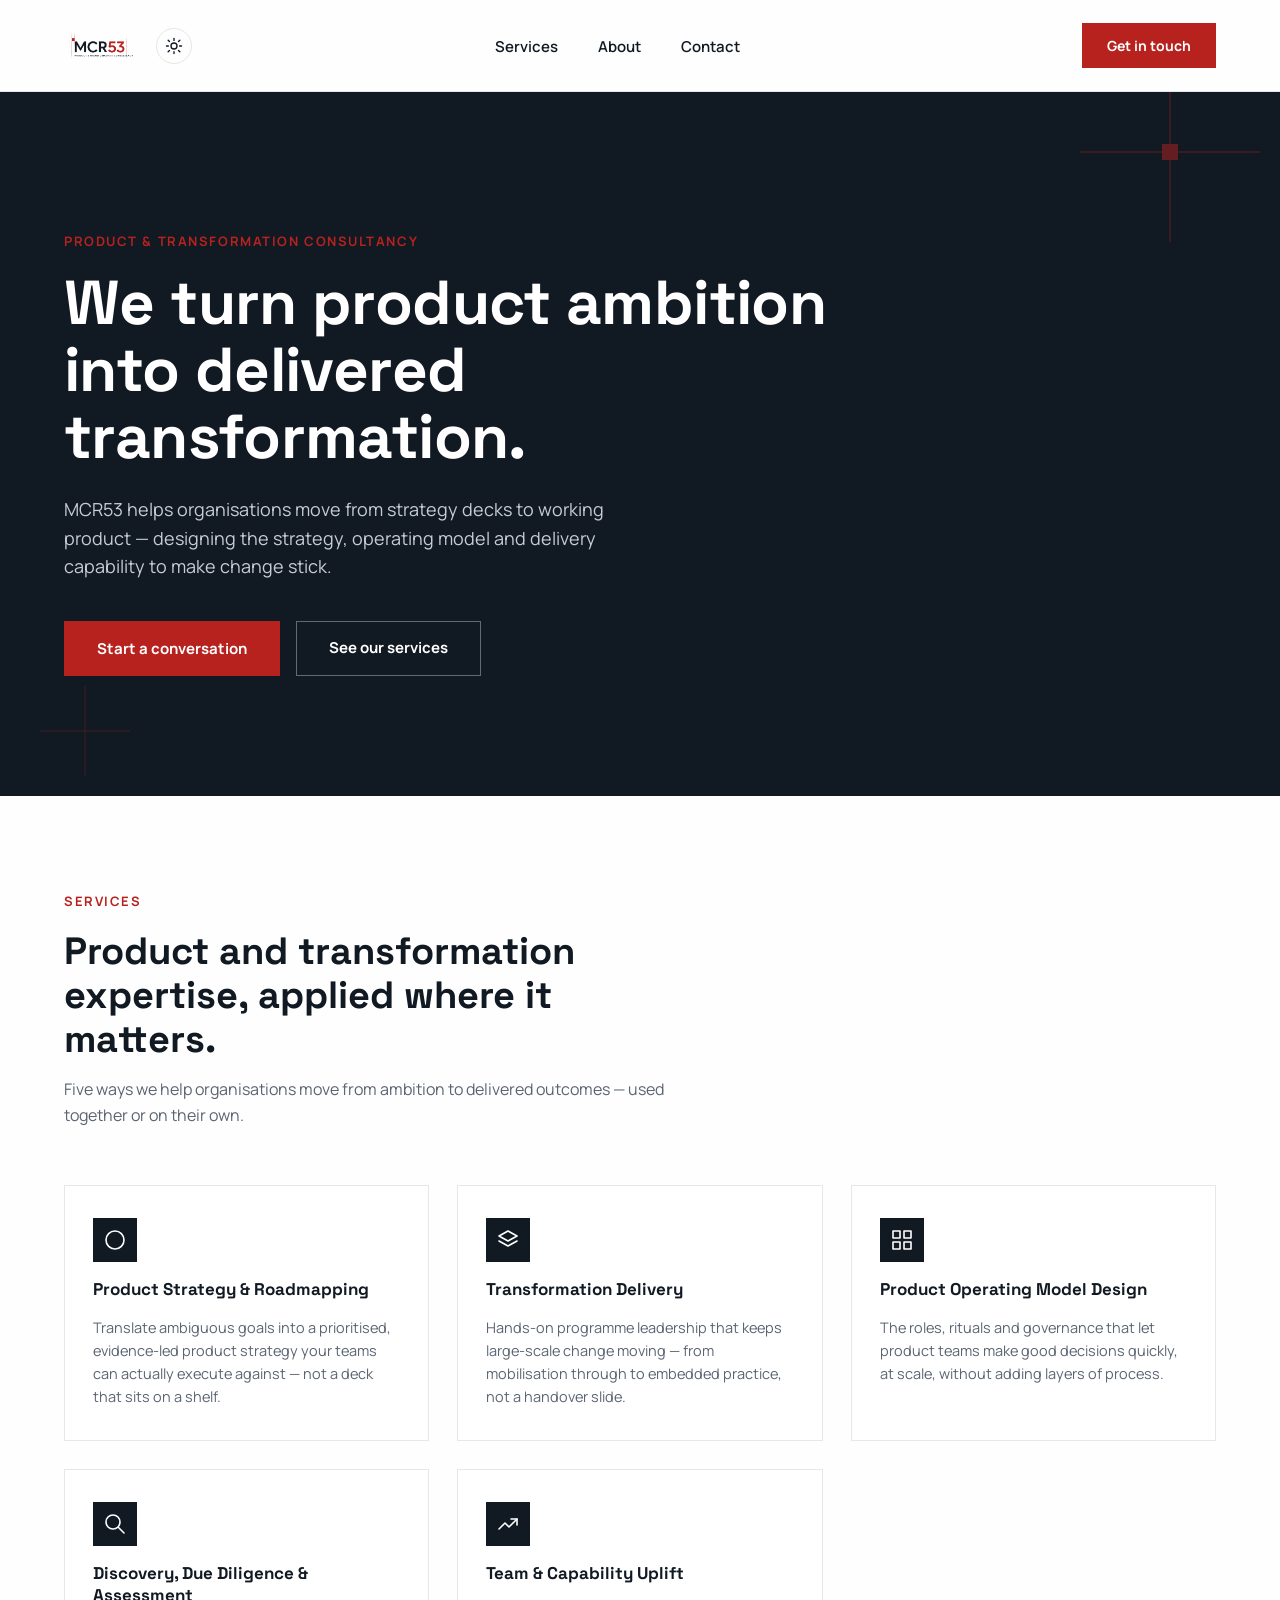
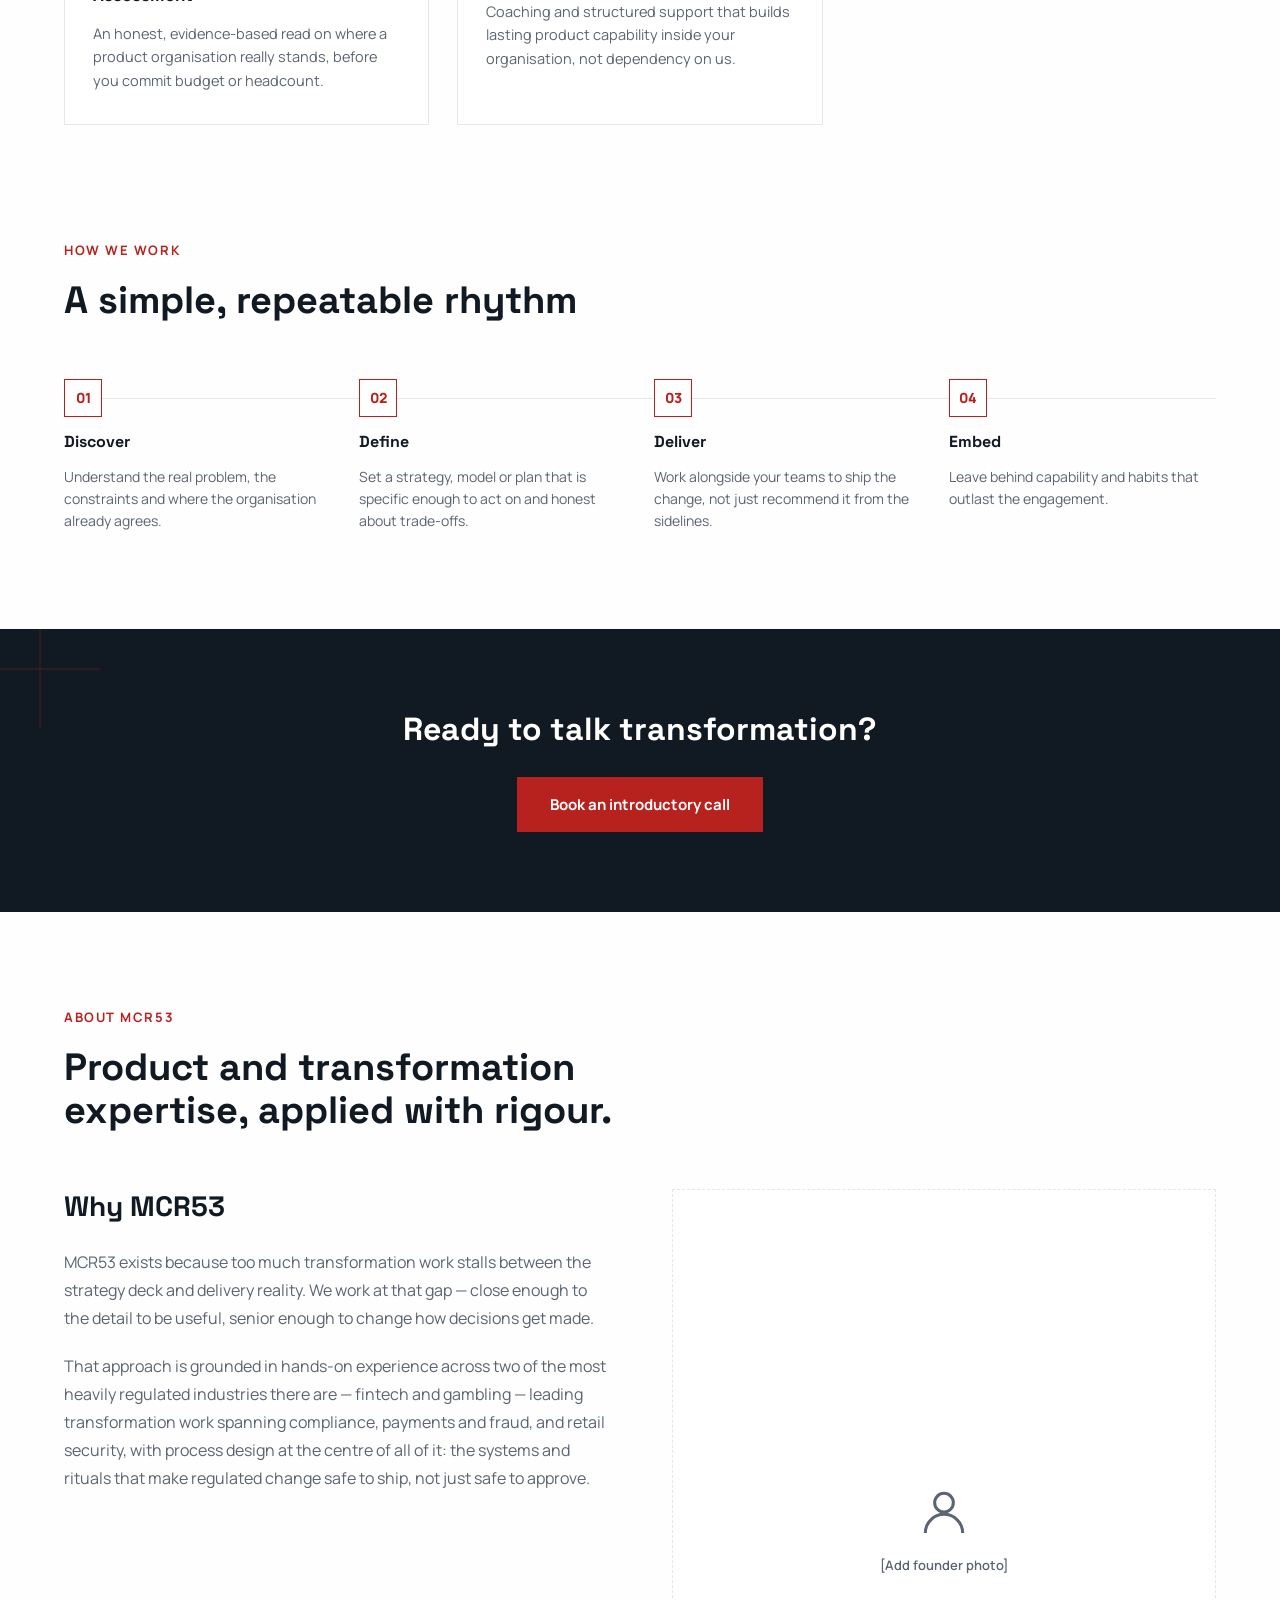
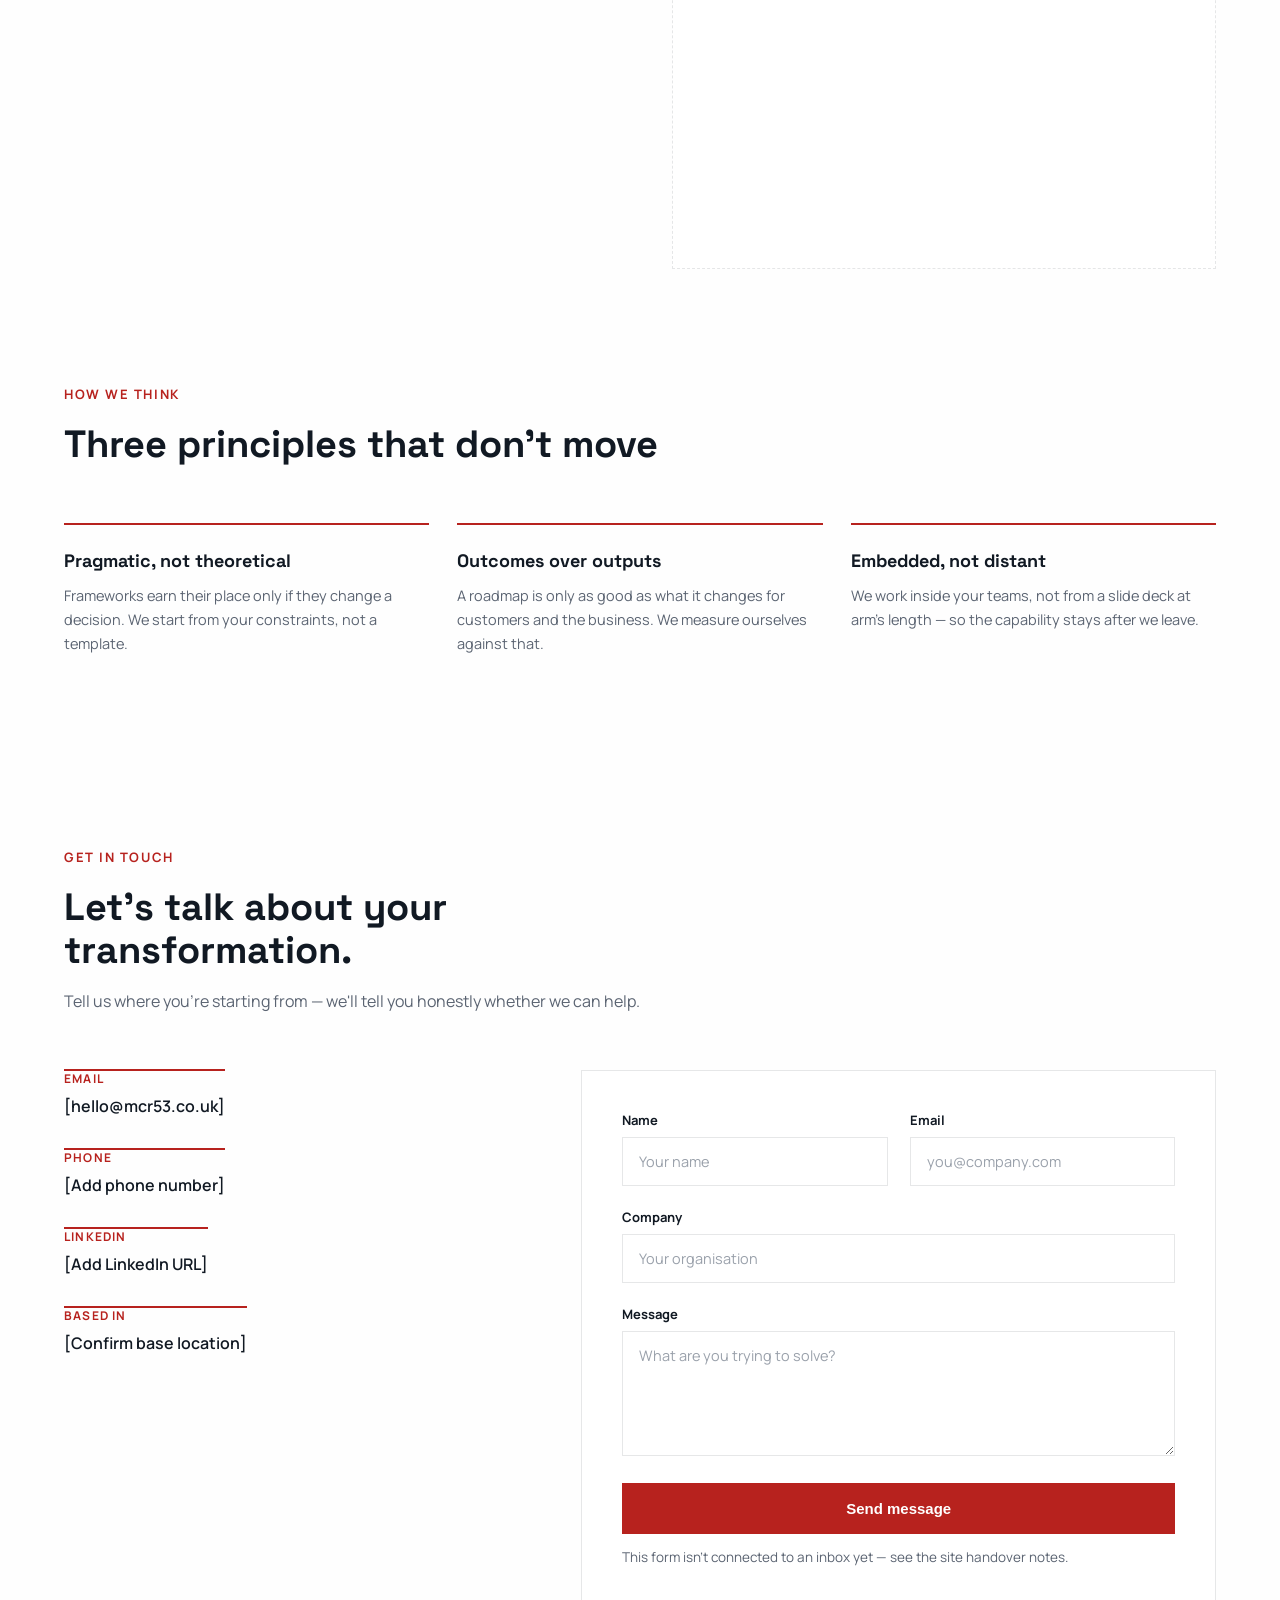
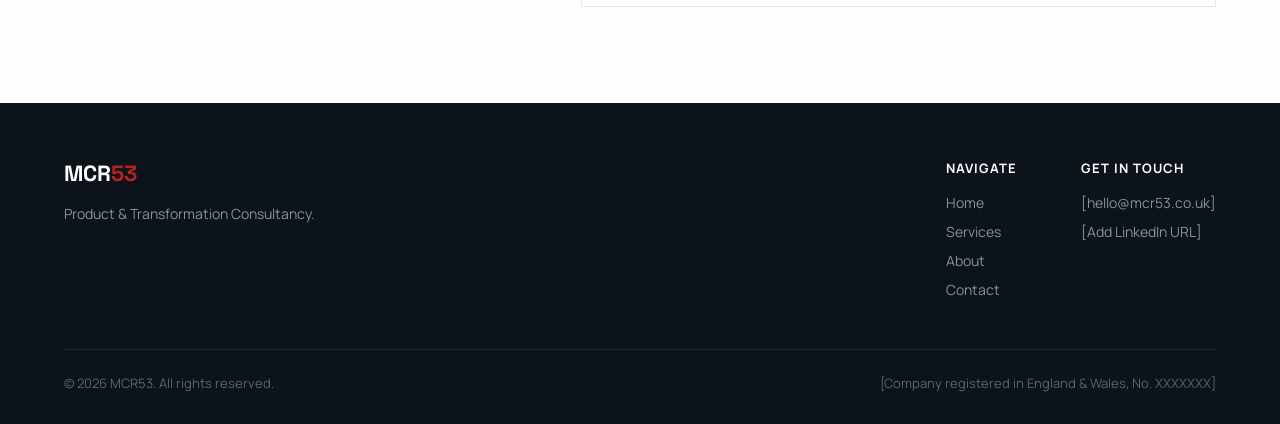
==== commit ba4f5272: "Fix logo background and add a dark-mode variant The logo PNG had an opaque near-white background bak" ====
--- a/index.html
+++ b/index.html
@@ -27,7 +27,10 @@
   <!-- NAV -->
   <nav class="navbar">
     <div class="navbar-left">
-      <a class="logo" href="#top"><img src="images/mcr53-logo.png" alt="MCR53"></a>
+      <a class="logo" href="#top">
+        <img class="logo-light" src="images/mcr53-logo.png" alt="MCR53">
+        <img class="logo-dark" src="images/mcr53-logo-dark.png" alt="MCR53">
+      </a>
       <button class="theme-toggle" aria-label="Toggle dark mode" aria-pressed="false">
         <svg class="icon-sun" viewBox="0 0 24 24" fill="none" stroke="currentColor" stroke-width="1.8" stroke-linecap="round" stroke-linejoin="round"><circle cx="12" cy="12" r="4"/><line x1="12" y1="2" x2="12" y2="4.5"/><line x1="12" y1="19.5" x2="12" y2="22"/><line x1="4.2" y1="4.2" x2="6" y2="6"/><line x1="18" y1="18" x2="19.8" y2="19.8"/><line x1="2" y1="12" x2="4.5" y2="12"/><line x1="19.5" y1="12" x2="22" y2="12"/><line x1="4.2" y1="19.8" x2="6" y2="18"/><line x1="18" y1="6" x2="19.8" y2="4.2"/></svg>
         <svg class="icon-moon" viewBox="0 0 24 24" fill="none" stroke="currentColor" stroke-width="1.8" stroke-linecap="round" stroke-linejoin="round"><path d="M21 12.8A9 9 0 1 1 11.2 3a7 7 0 0 0 9.8 9.8Z"/></svg>
--- a/css/styles.css
+++ b/css/styles.css
@@ -87,7 +87,11 @@
 }
 .navbar-left{ display:flex; align-items:center; gap:20px; }
 .navbar-right{ display:flex; align-items:center; gap:20px; }
+.navbar .logo{ display:block; }
 .navbar .logo img{ height:34px; width:auto; }
+.navbar .logo .logo-dark{ display:none; }
+:root[data-theme="dark"] .navbar .logo-light{ display:none; }
+:root[data-theme="dark"] .navbar .logo-dark{ display:block; }
 .nav-links{ display:flex; align-items:center; gap:40px; }
 .nav-links a{ font-weight:600; font-size:15px; color:var(--heading); }
 .nav-links a.active{ font-weight:700; color:var(--red); }
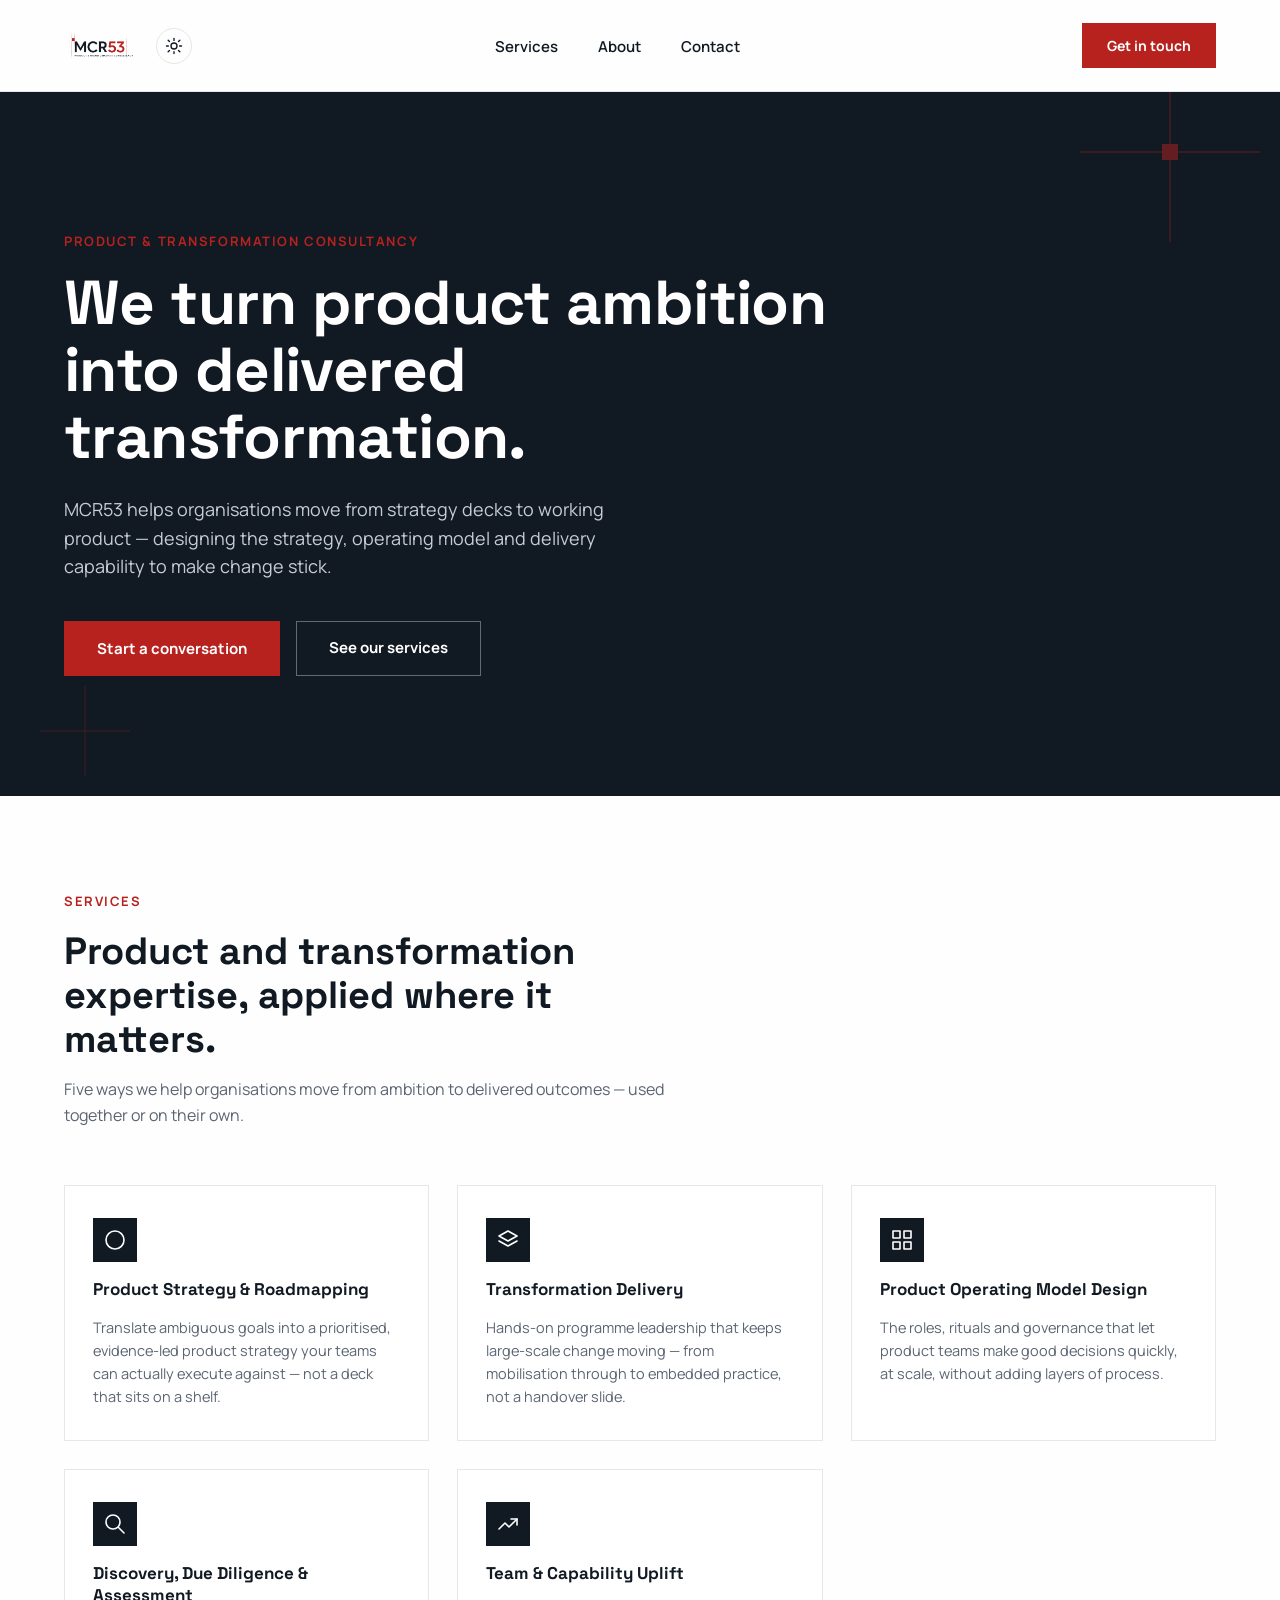
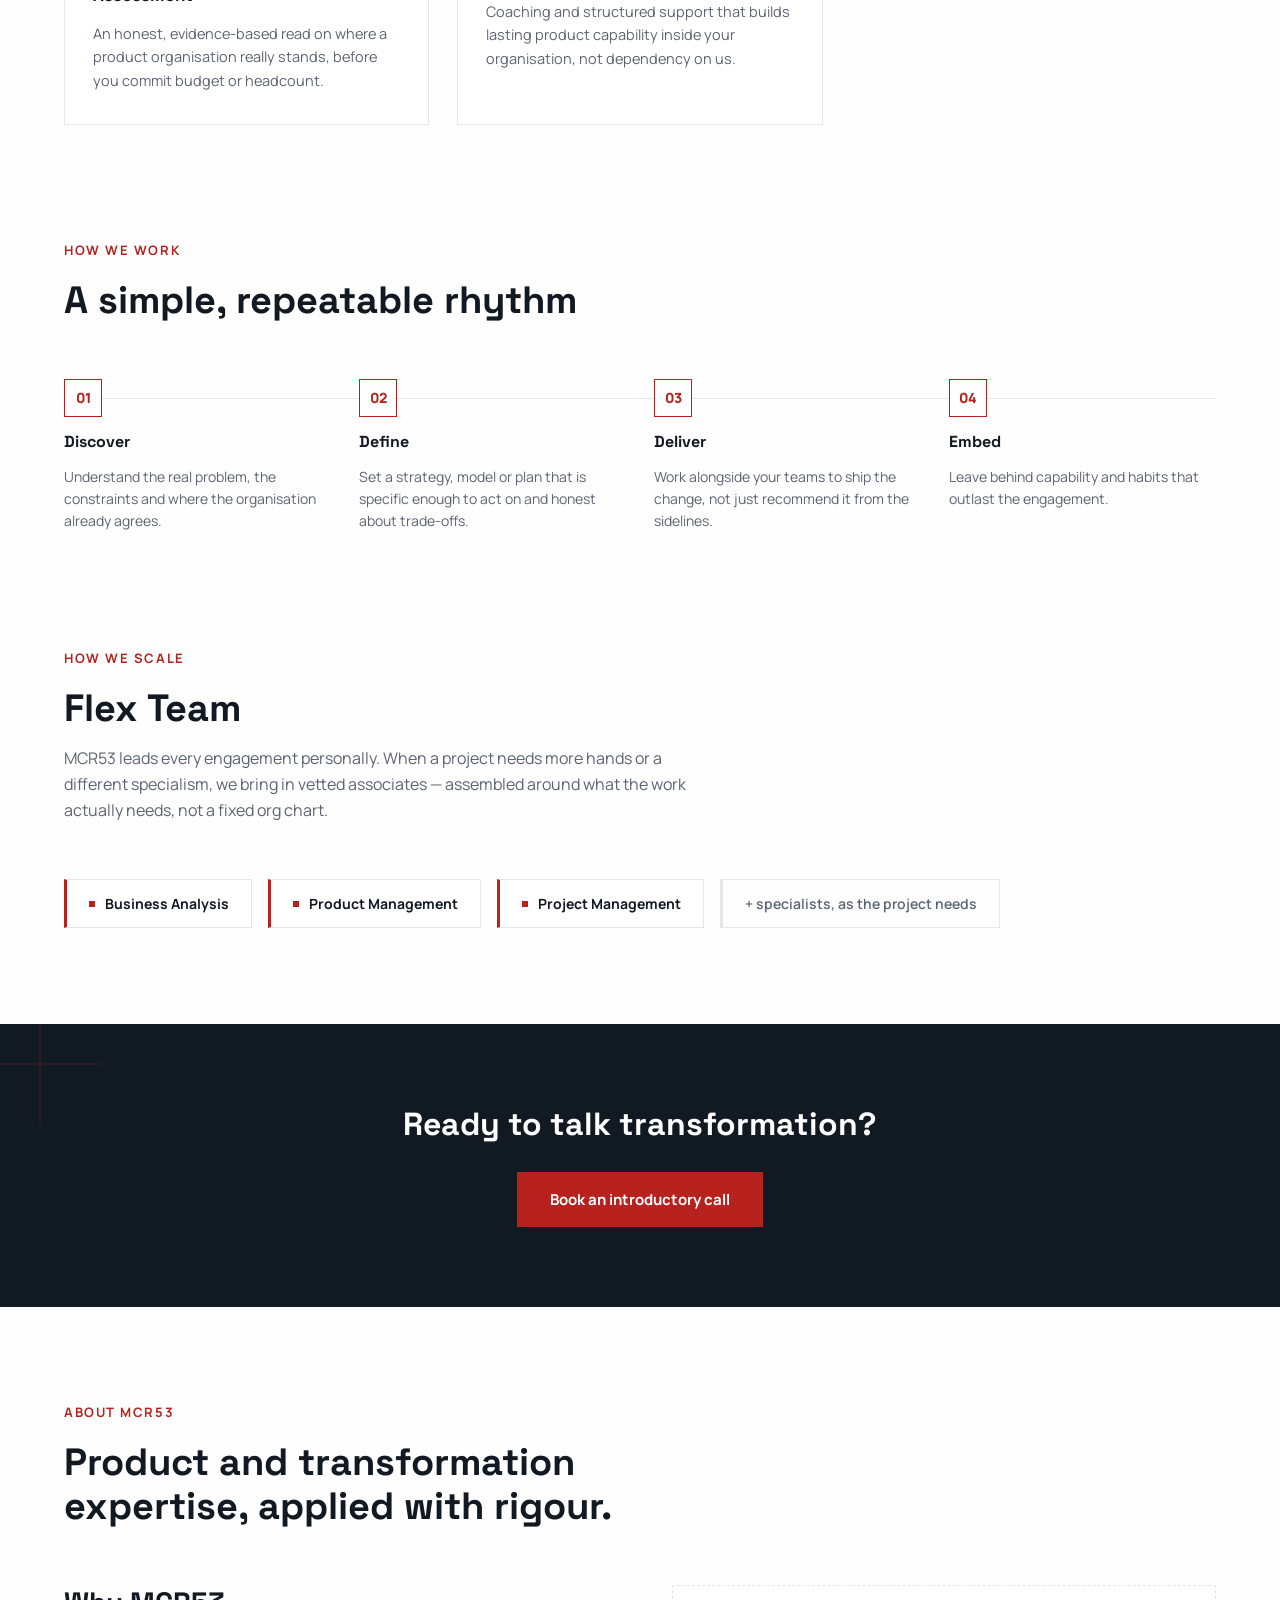
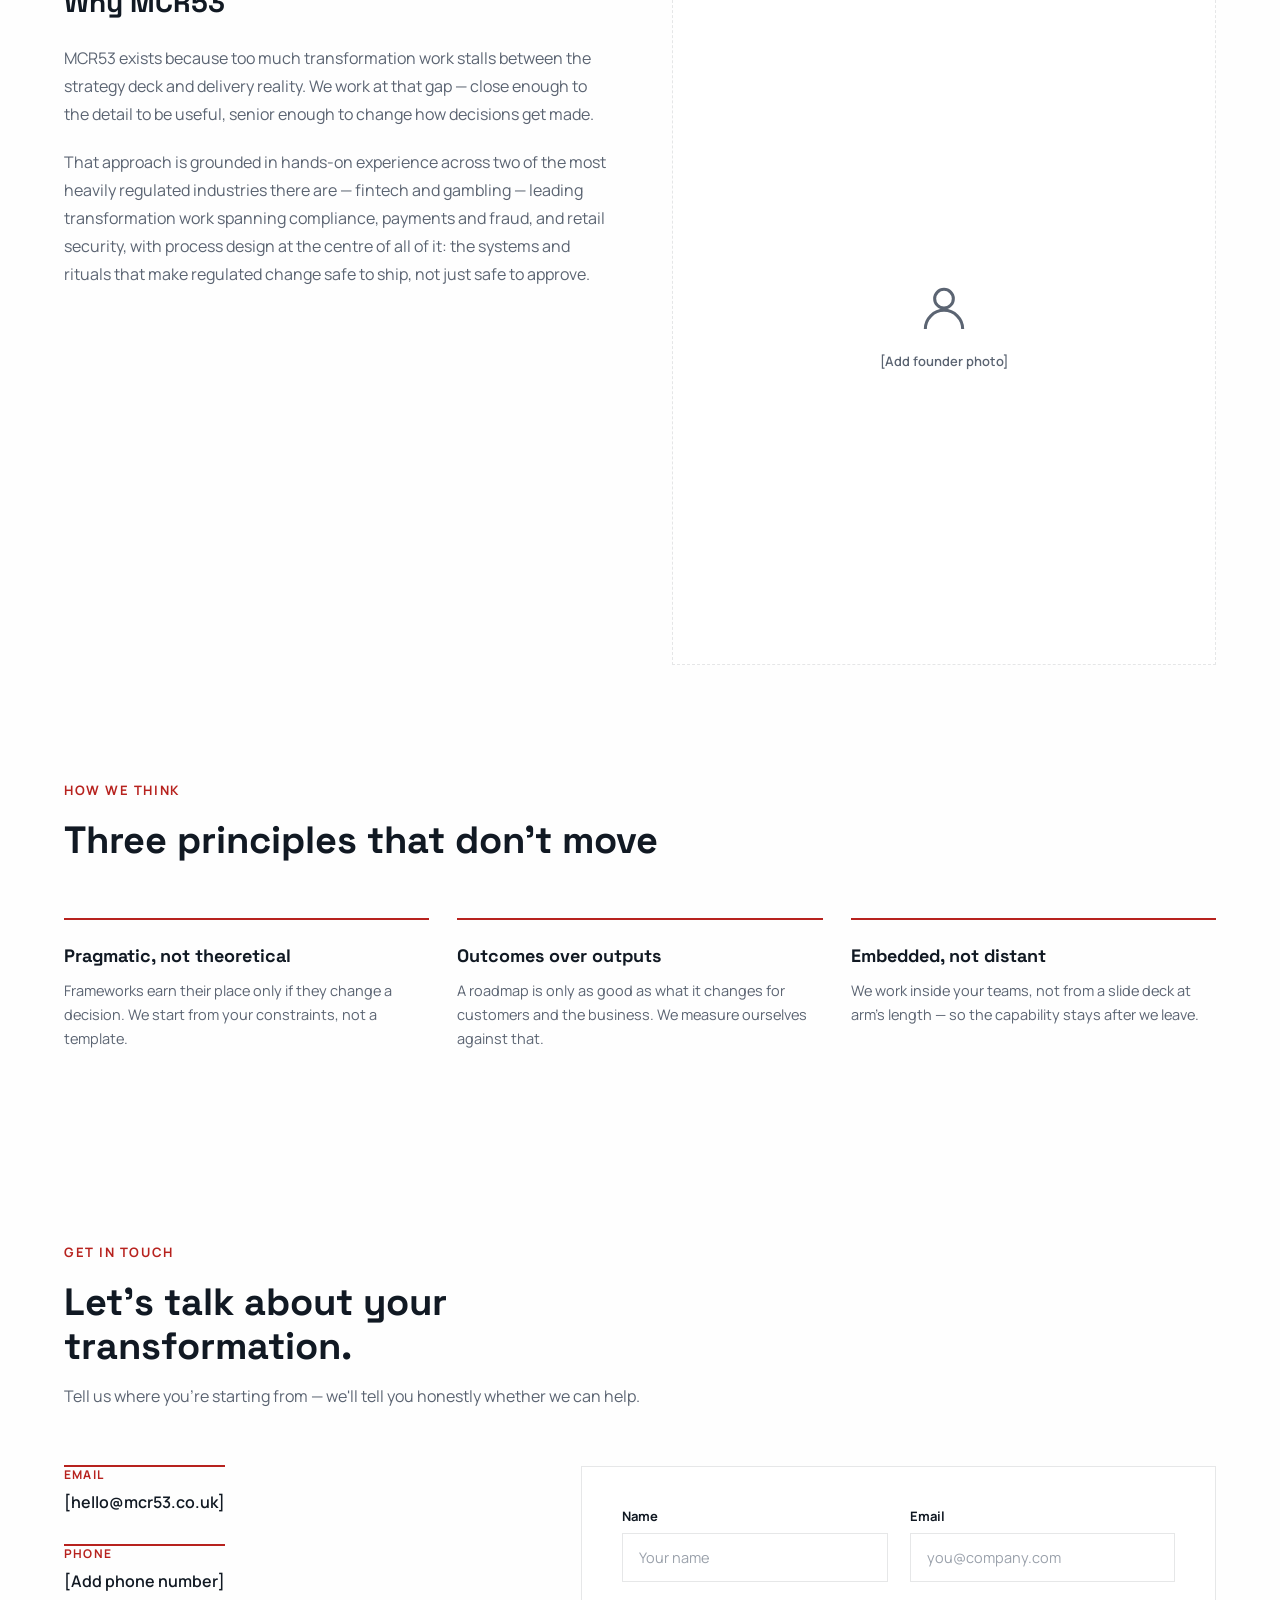
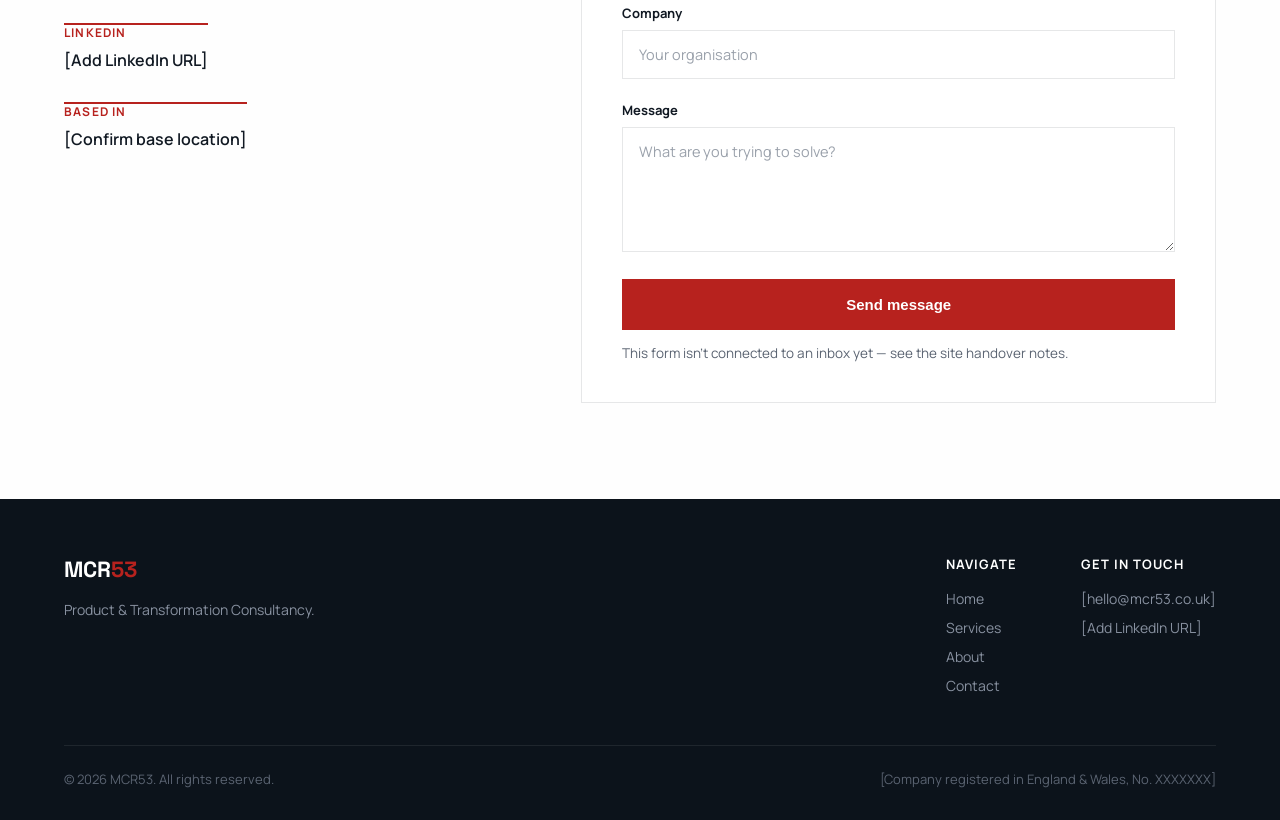
==== commit 09a1fe96: "Add a Flex Team section New section between "How we work" and the CTA band, explaining that MCR53 le" ====
--- a/index.html
+++ b/index.html
@@ -150,6 +150,21 @@
     </div>
   </section>
 
+  <!-- FLEX TEAM -->
+  <section class="flex-team" style="padding-top:20px;">
+    <div class="section-head">
+      <div class="eyebrow">How we scale</div>
+      <h2>Flex Team</h2>
+      <p style="margin-top:16px;color:var(--muted);font-size:16px;line-height:1.6;">MCR53 leads every engagement personally. When a project needs more hands or a different specialism, we bring in vetted associates — assembled around what the work actually needs, not a fixed org chart.</p>
+    </div>
+    <div class="role-pills">
+      <span class="role-pill">Business Analysis</span>
+      <span class="role-pill">Product Management</span>
+      <span class="role-pill">Project Management</span>
+      <span class="role-pill role-pill-more">+ specialists, as the project needs</span>
+    </div>
+  </section>
+
   <!-- CTA BAND -->
   <section class="cta-band">
     <svg class="crosshair" width="120" height="120" viewBox="0 0 120 120" style="top:-20px;left:-20px;opacity:0.35;">
--- a/css/styles.css
+++ b/css/styles.css
@@ -228,6 +228,31 @@
 .process-step h3{ font-size:16px; font-weight:700; color:var(--heading); }
 .process-step p{ font-size:14px; line-height:1.6; color:var(--muted); }
 
+/* ---------- Flex team ---------- */
+
+.role-pills{ display:flex; flex-wrap:wrap; gap:16px; }
+.role-pill{
+  display:inline-flex;
+  align-items:center;
+  gap:10px;
+  padding:14px 22px;
+  border:1px solid var(--line);
+  border-left:3px solid var(--red);
+  background:var(--surface);
+  color:var(--heading);
+  font-weight:700;
+  font-size:14px;
+  transition:background-color 0.2s ease, border-color 0.2s ease;
+}
+.role-pill::before{ content:""; width:6px; height:6px; background:var(--red); flex:none; }
+.role-pill-more{
+  border-left-color:var(--line);
+  color:var(--muted);
+  font-weight:600;
+  background:none;
+}
+.role-pill-more::before{ display:none; }
+
 /* ---------- Values ---------- */
 
 .values-grid{ display:grid; grid-template-columns:repeat(3, minmax(0,1fr)); gap:28px; }
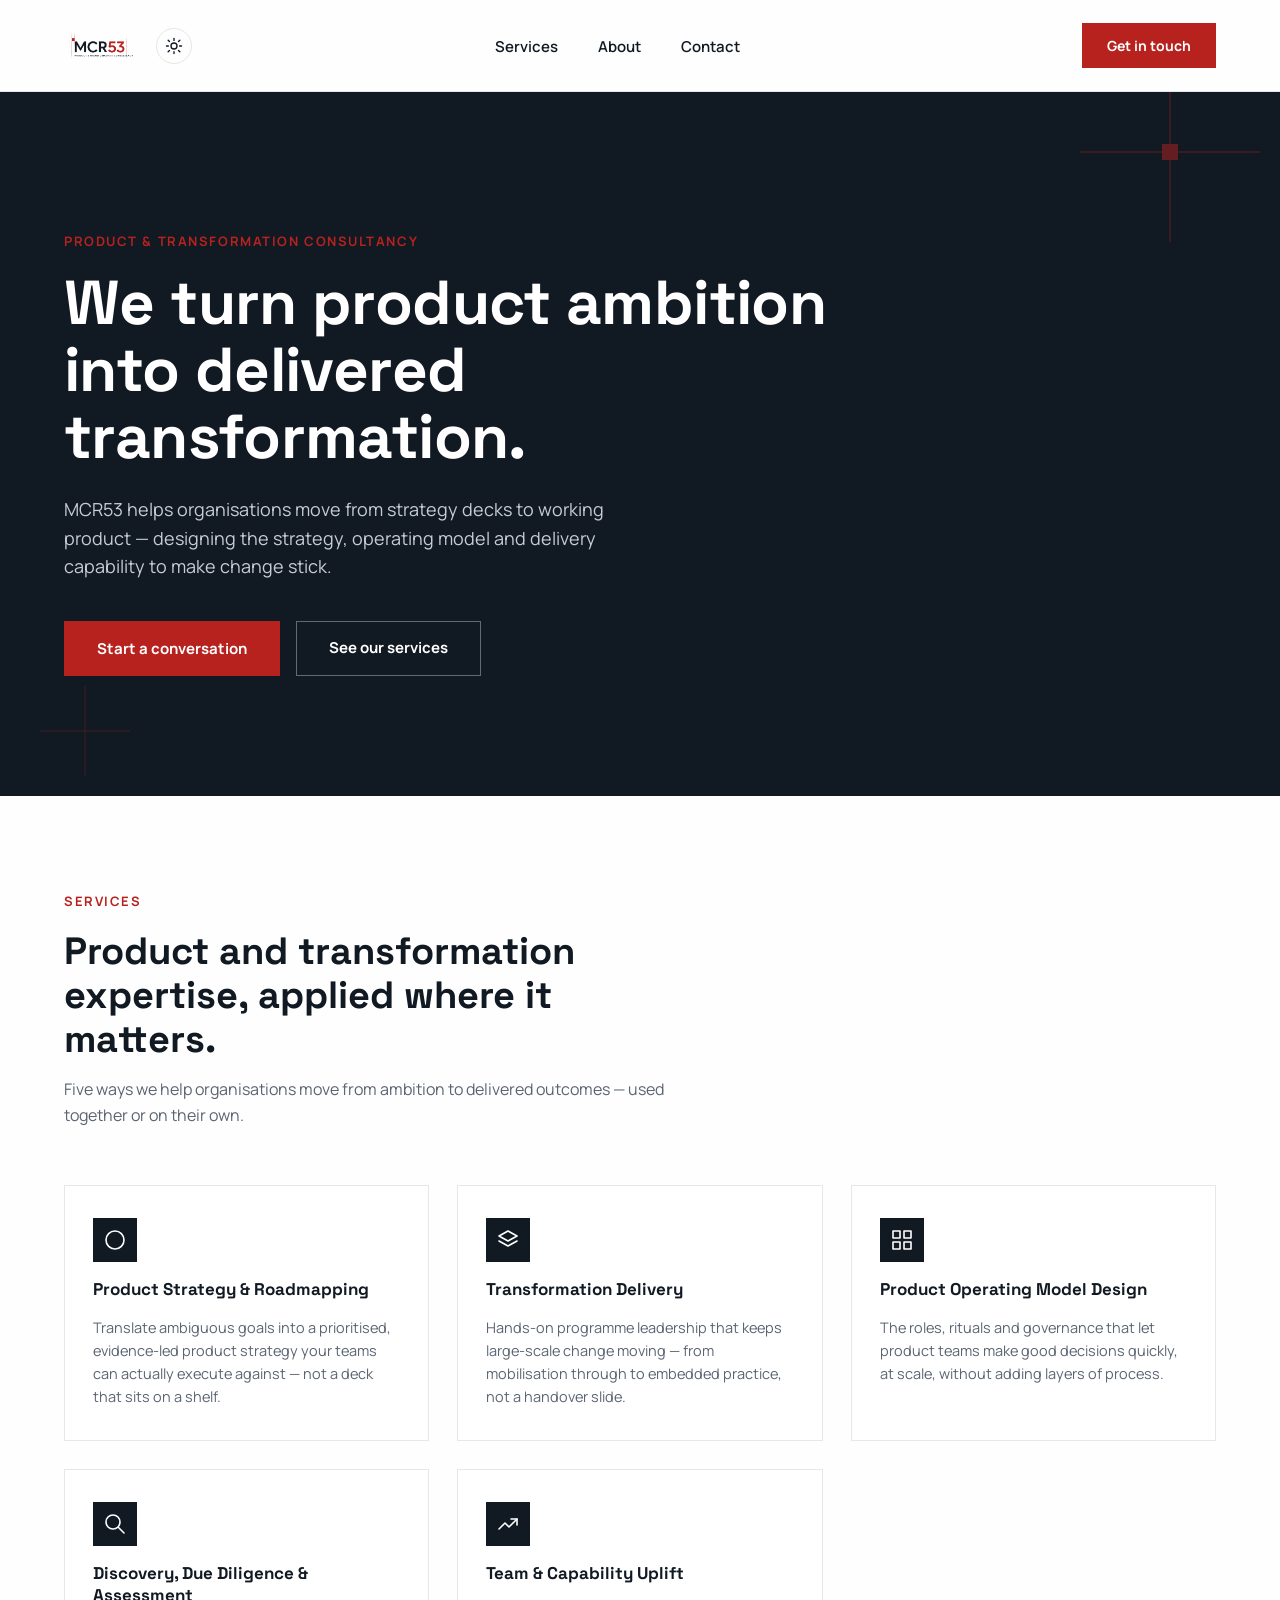
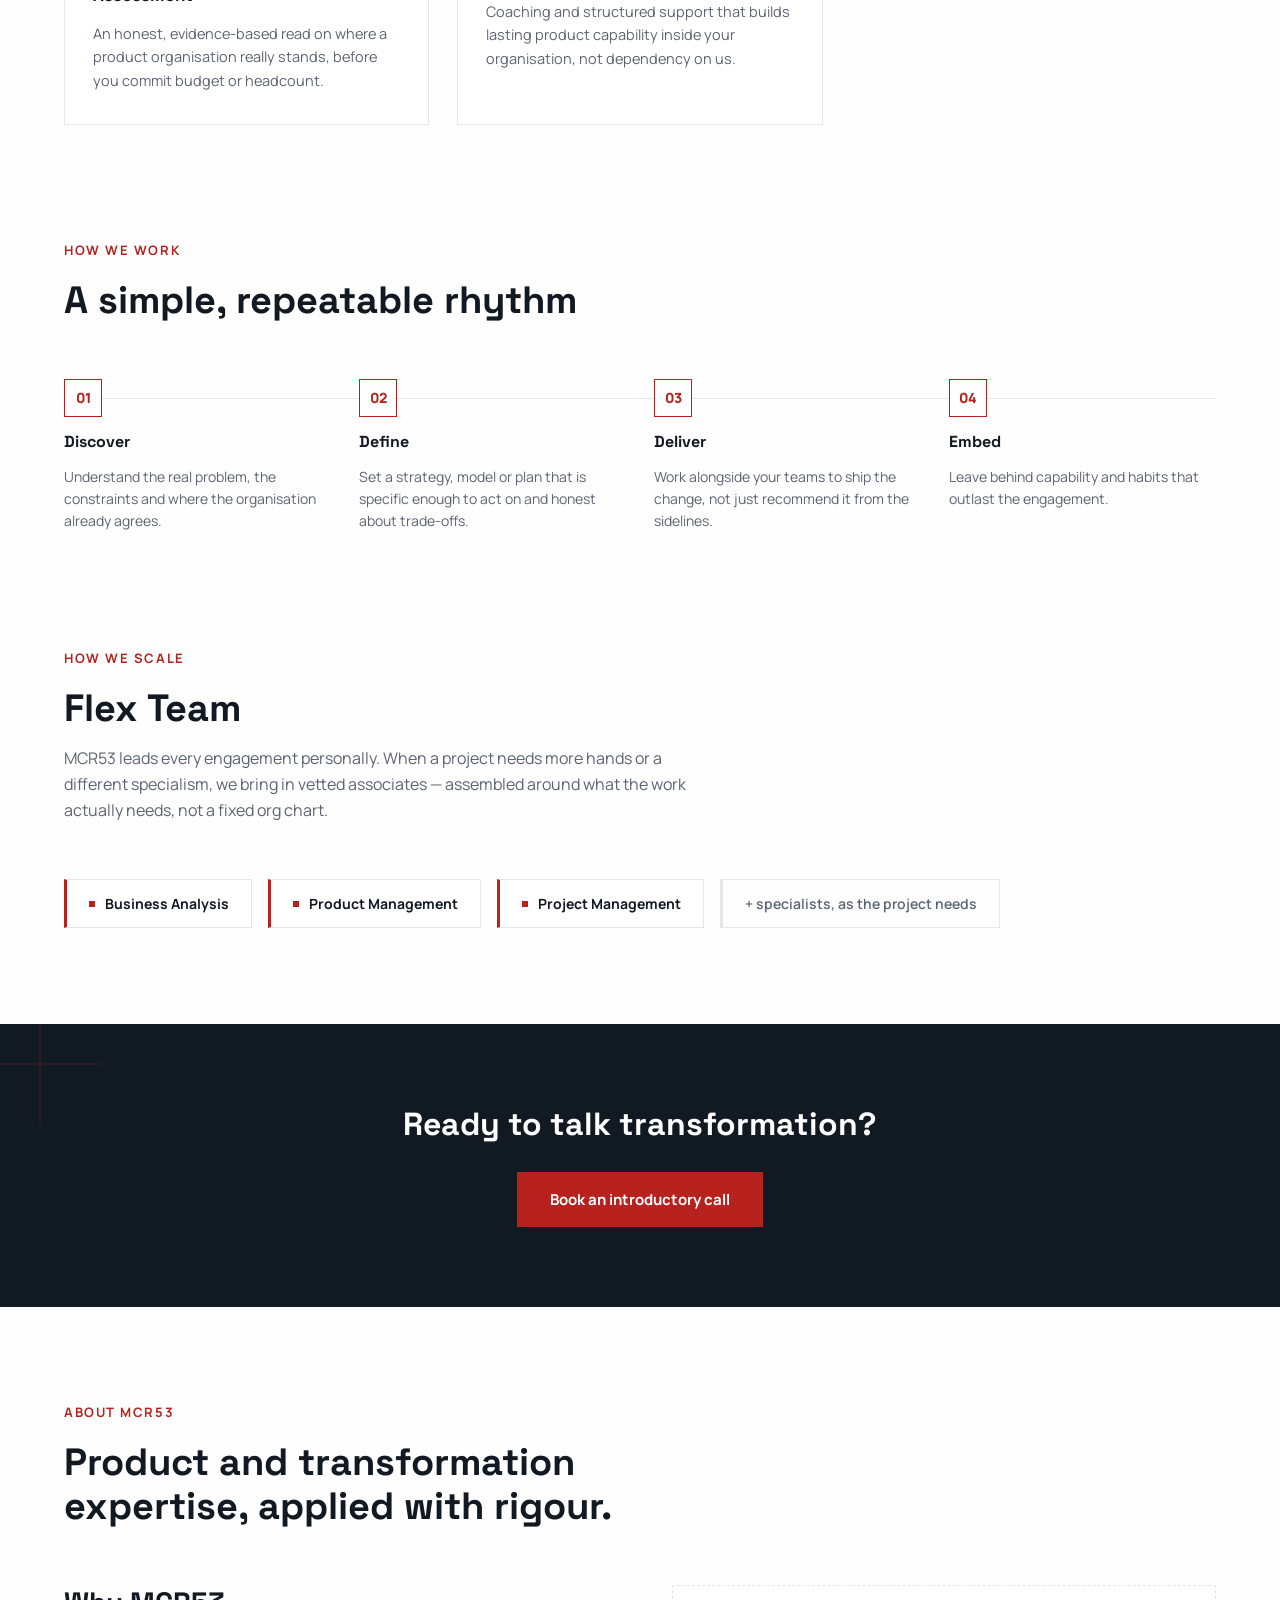
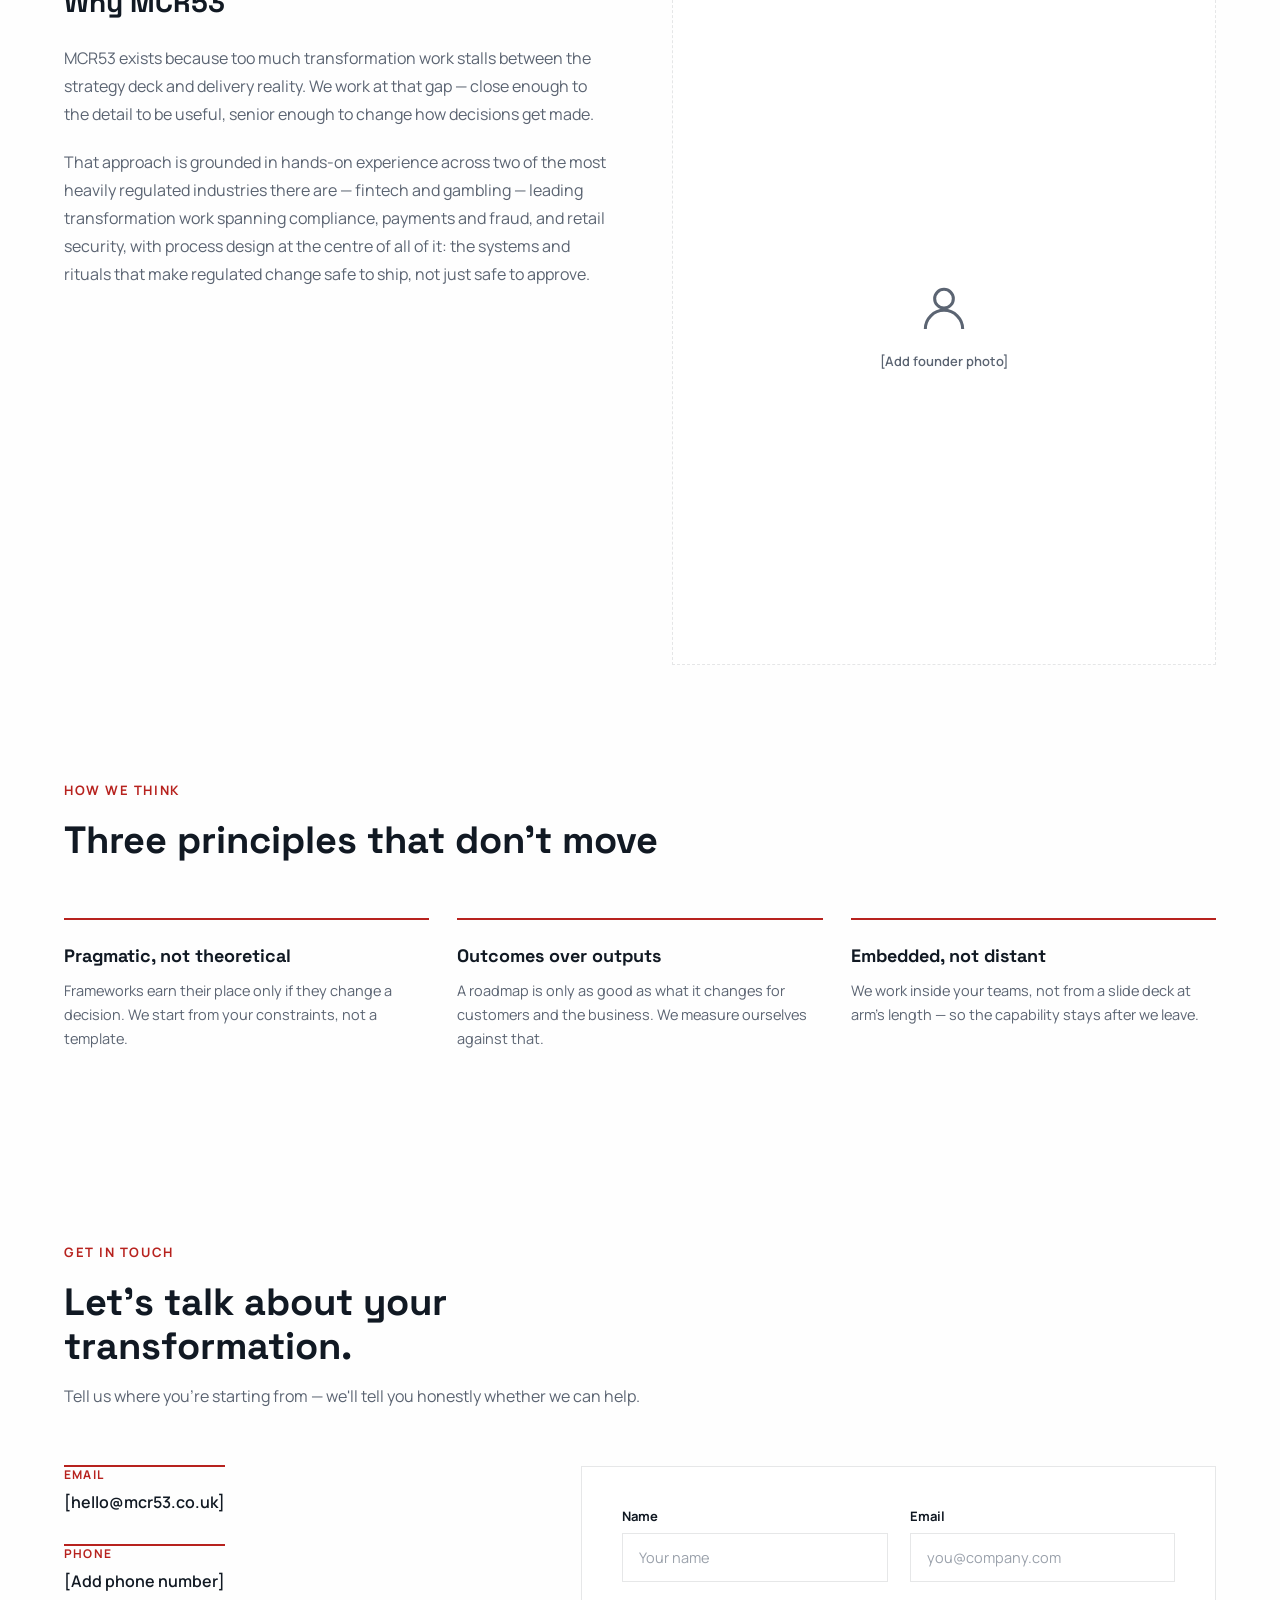
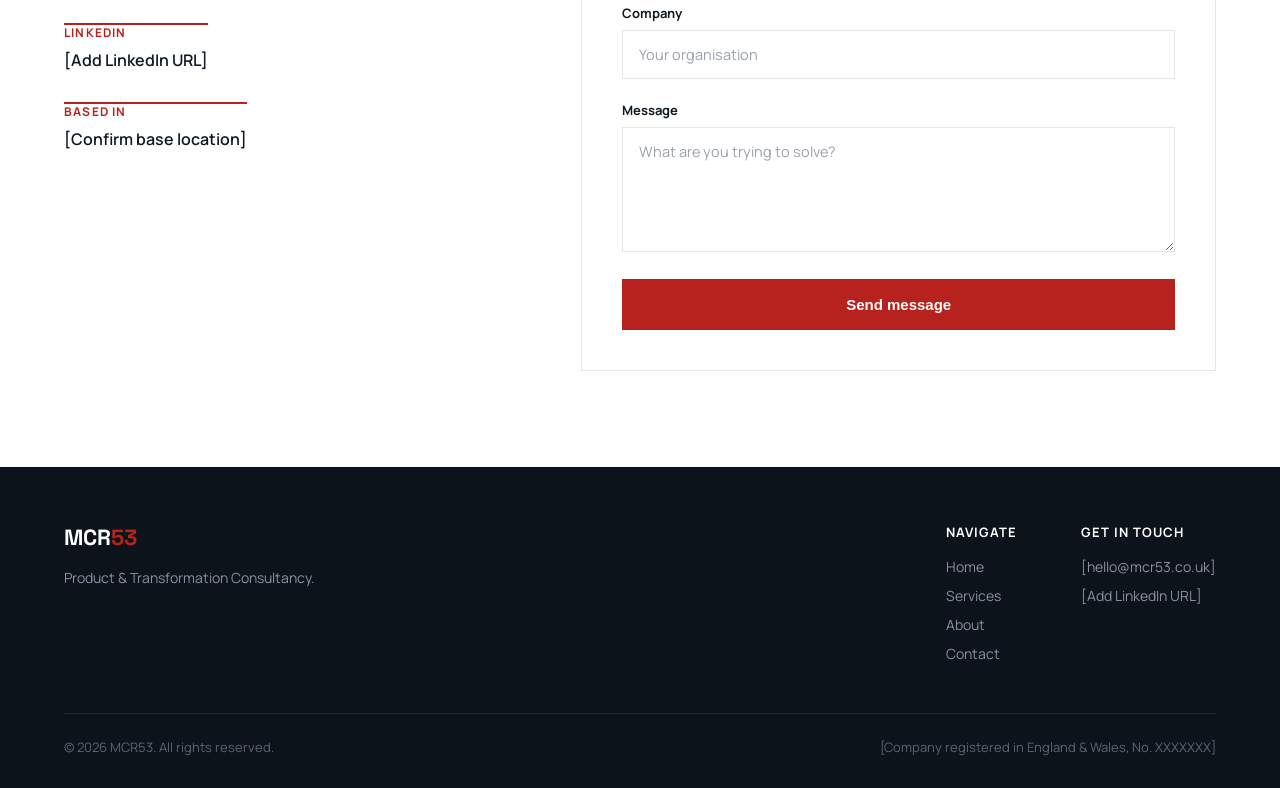
==== commit 5e5c8f86: "Wire up the contact form via Formspree Submits via fetch to Formspree (no page reload) and shows an " ====
--- a/index.html
+++ b/index.html
@@ -244,32 +244,30 @@
         </div>
       </div>
 
-      <!--
-        This form has no backend yet — submitting it will not send an email.
-        Wire it up with a form service (e.g. Formspree, Netlify Forms) before launch.
-        See the handover notes for how.
-      -->
-      <form class="contact-form" onsubmit="return false;">
-        <div class="form-row">
-          <div>
-            <label for="name">Name</label>
-            <input type="text" id="name" name="name" placeholder="Your name">
+      <form class="contact-form" id="contact-form" method="POST" action="https://formspree.io/f/xjyvbdkp">
+        <input type="hidden" name="_subject" value="New enquiry from mcr53.co.uk">
+        <div class="form-fields" id="form-fields">
+          <div class="form-row">
+            <div>
+              <label for="name">Name</label>
+              <input type="text" id="name" name="name" placeholder="Your name" required>
+            </div>
+            <div>
+              <label for="email">Email</label>
+              <input type="email" id="email" name="email" placeholder="you@company.com" required>
+            </div>
           </div>
           <div>
-            <label for="email">Email</label>
-            <input type="email" id="email" name="email" placeholder="you@company.com">
+            <label for="company">Company</label>
+            <input type="text" id="company" name="company" placeholder="Your organisation">
           </div>
-        </div>
-        <div>
-          <label for="company">Company</label>
-          <input type="text" id="company" name="company" placeholder="Your organisation">
-        </div>
-        <div>
-          <label for="message">Message</label>
-          <textarea id="message" name="message" rows="5" placeholder="What are you trying to solve?"></textarea>
-        </div>
-        <button type="submit" class="btn btn-primary">Send message</button>
-        <p class="form-status">This form isn't connected to an inbox yet — see the site handover notes.</p>
+          <div>
+            <label for="message">Message</label>
+            <textarea id="message" name="message" rows="5" placeholder="What are you trying to solve?" required></textarea>
+          </div>
+          <button type="submit" class="btn btn-primary">Send message</button>
+        </div>
+        <p class="form-status" id="form-status"></p>
       </form>
 
     </div>
@@ -304,5 +302,6 @@
   </footer>
 
   <script src="js/nav.js"></script>
+  <script src="js/contact-form.js"></script>
 </body>
 </html>
--- a/css/styles.css
+++ b/css/styles.css
@@ -304,6 +304,7 @@
   padding:40px; display:flex; flex-direction:column; gap:22px;
   transition:background-color 0.2s ease, border-color 0.2s ease;
 }
+.form-fields{ display:flex; flex-direction:column; gap:22px; }
 .form-row{ display:grid; grid-template-columns:repeat(2, minmax(0,1fr)); gap:22px; }
 .contact-form label{ font-size:13px; font-weight:700; color:var(--heading); margin-bottom:8px; display:block; }
 .contact-form input, .contact-form textarea{
@@ -312,7 +313,11 @@
   background:var(--surface); color:var(--ink); width:100%;
 }
 .contact-form input::placeholder, .contact-form textarea::placeholder{ color:#9aa1ab; }
-.form-status{ font-size:13.5px; color:var(--muted); margin-top:-8px; }
+.form-status{ font-size:14.5px; color:var(--muted); }
+.form-status:empty{ display:none; }
+.form-status.form-status-success{ color:var(--heading); font-weight:700; font-size:17px; }
+.form-status.form-status-error{ color:var(--red); font-weight:700; }
+.contact-form.is-done{ align-items:center; justify-content:center; min-height:420px; text-align:center; }
 
 /* ---------- Footer ---------- */
 
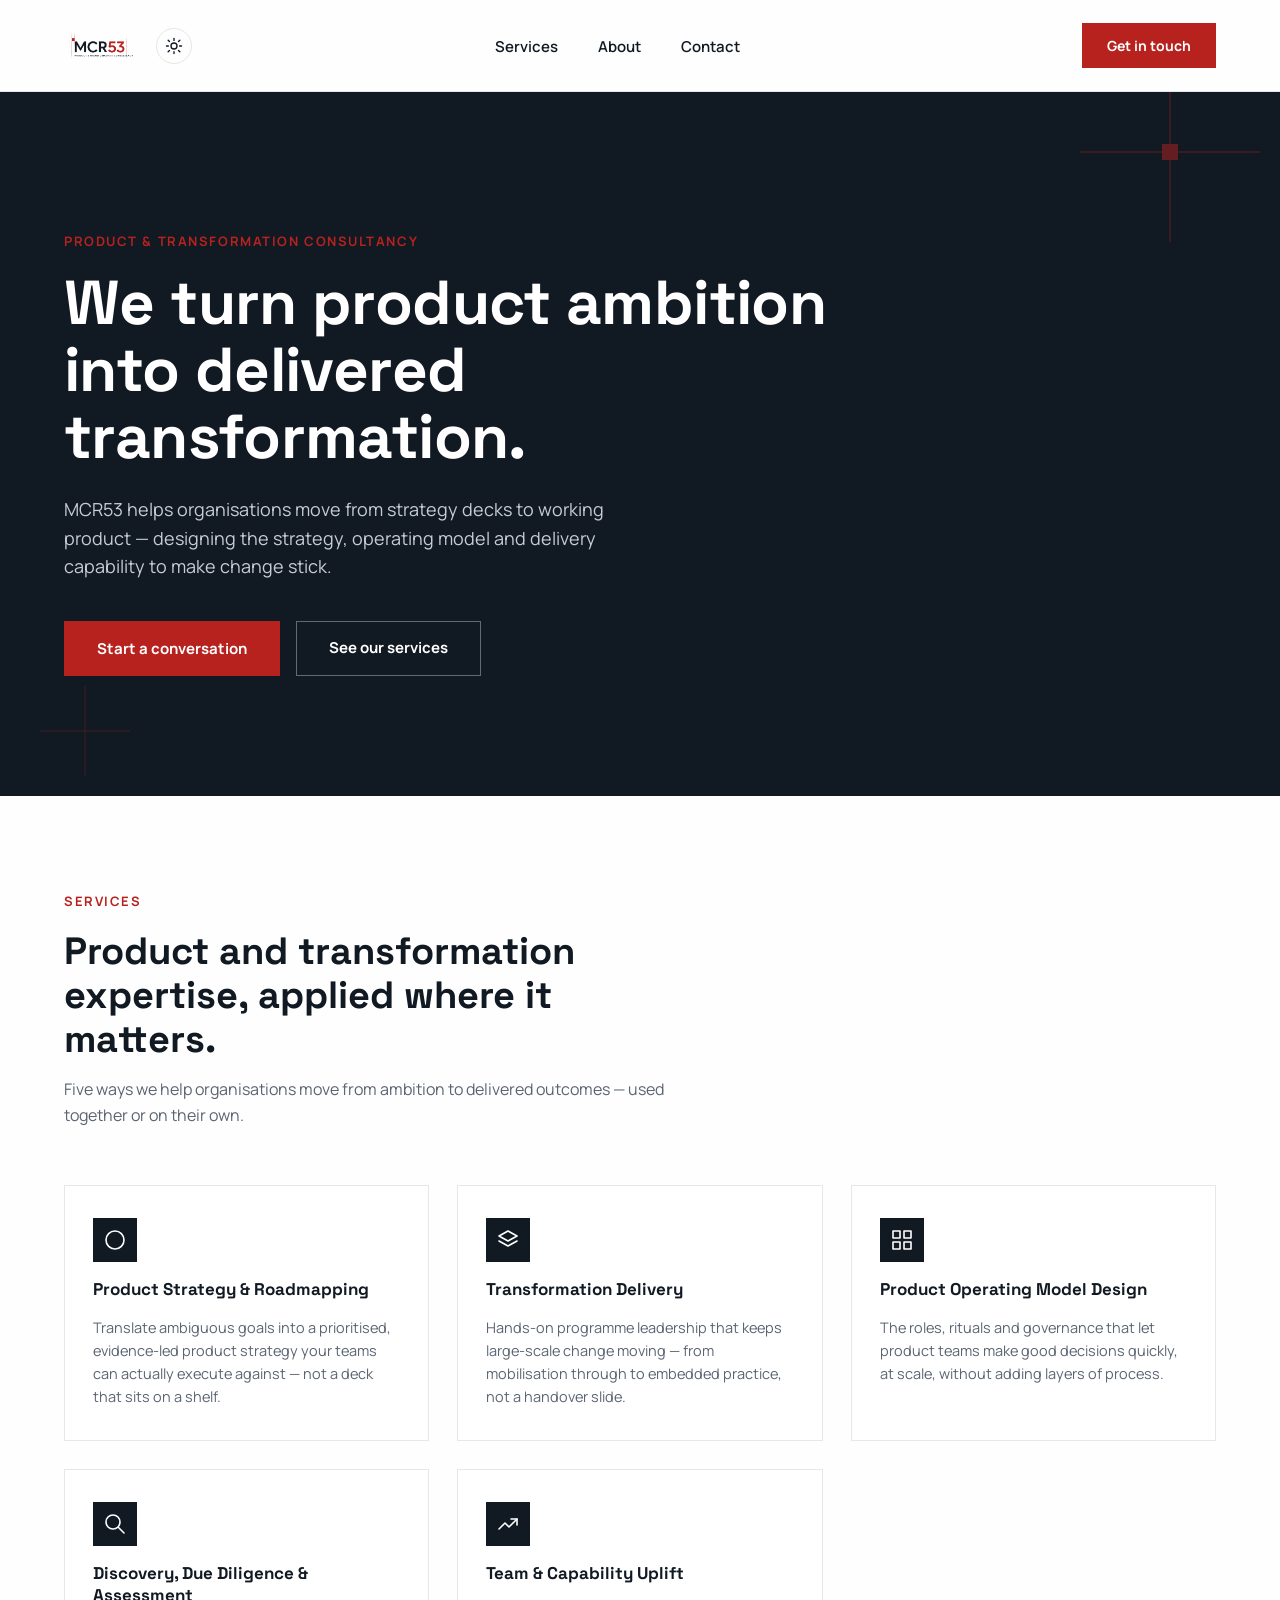
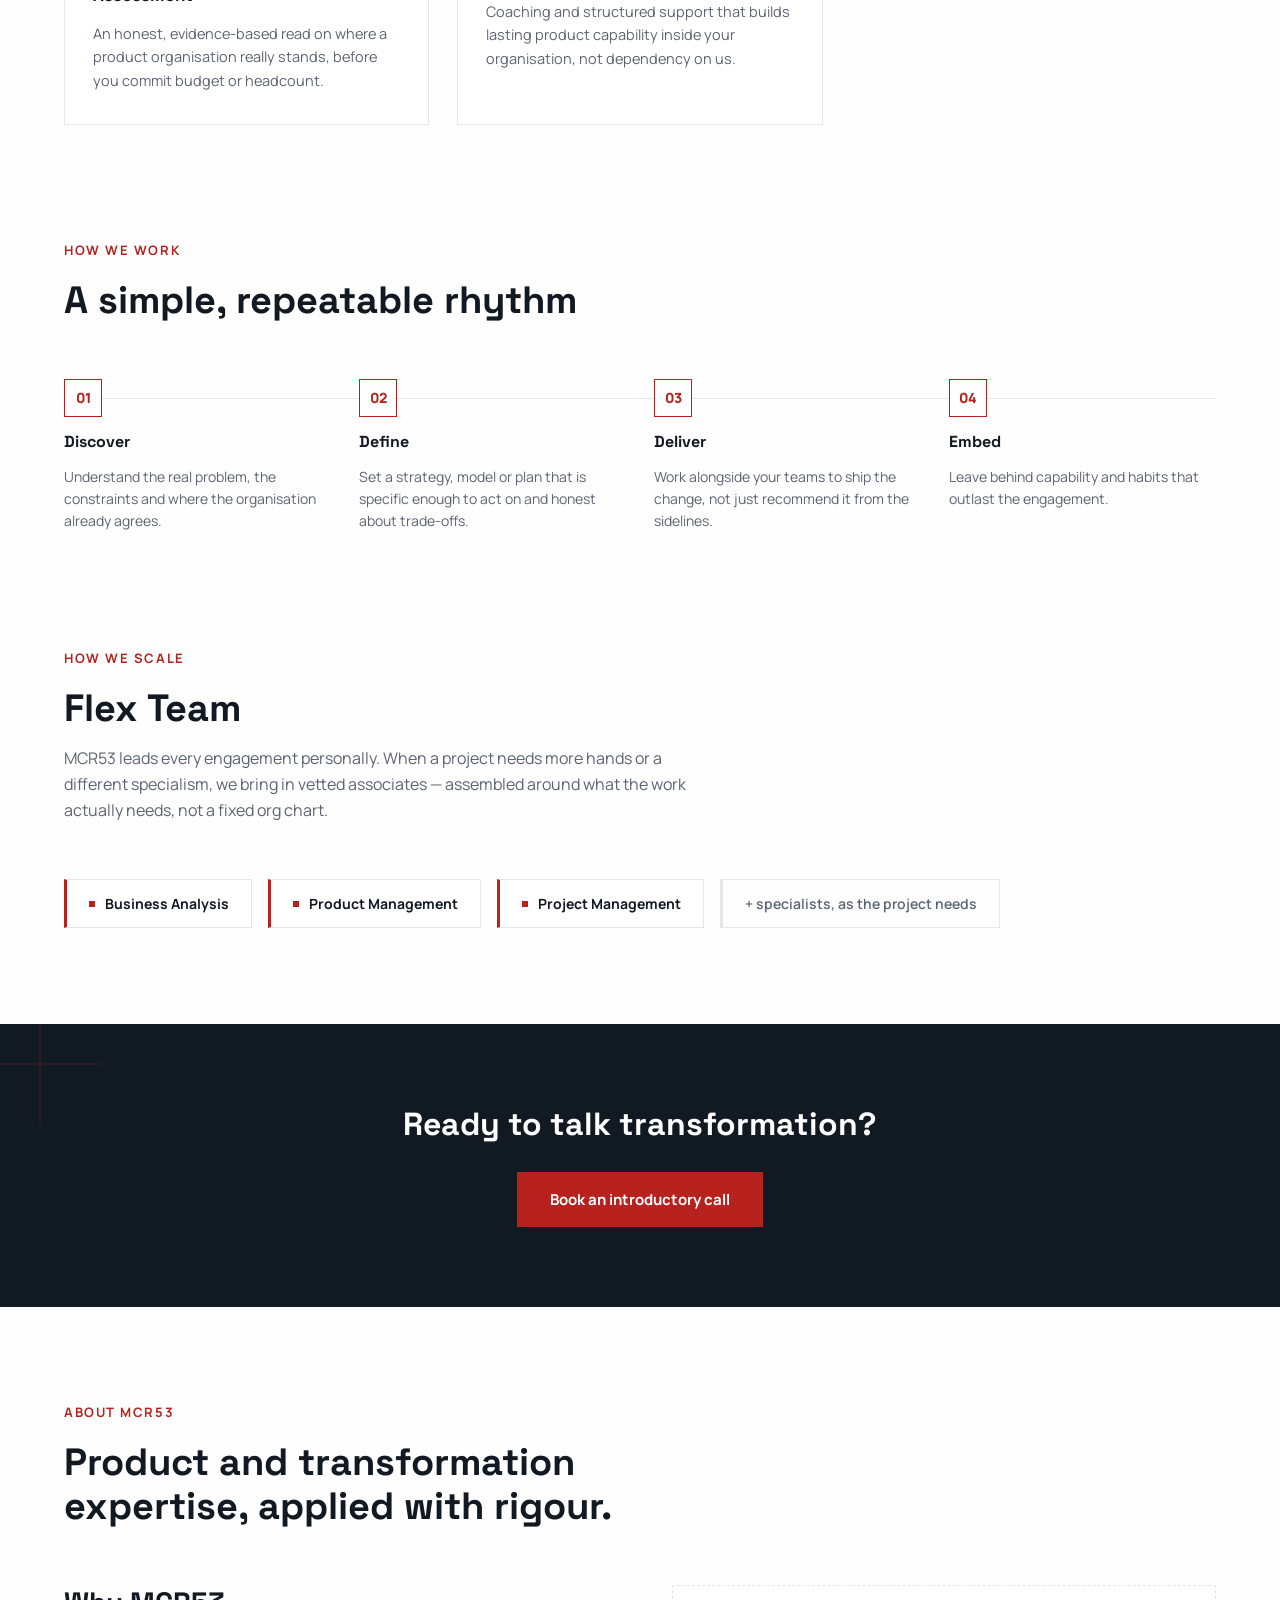
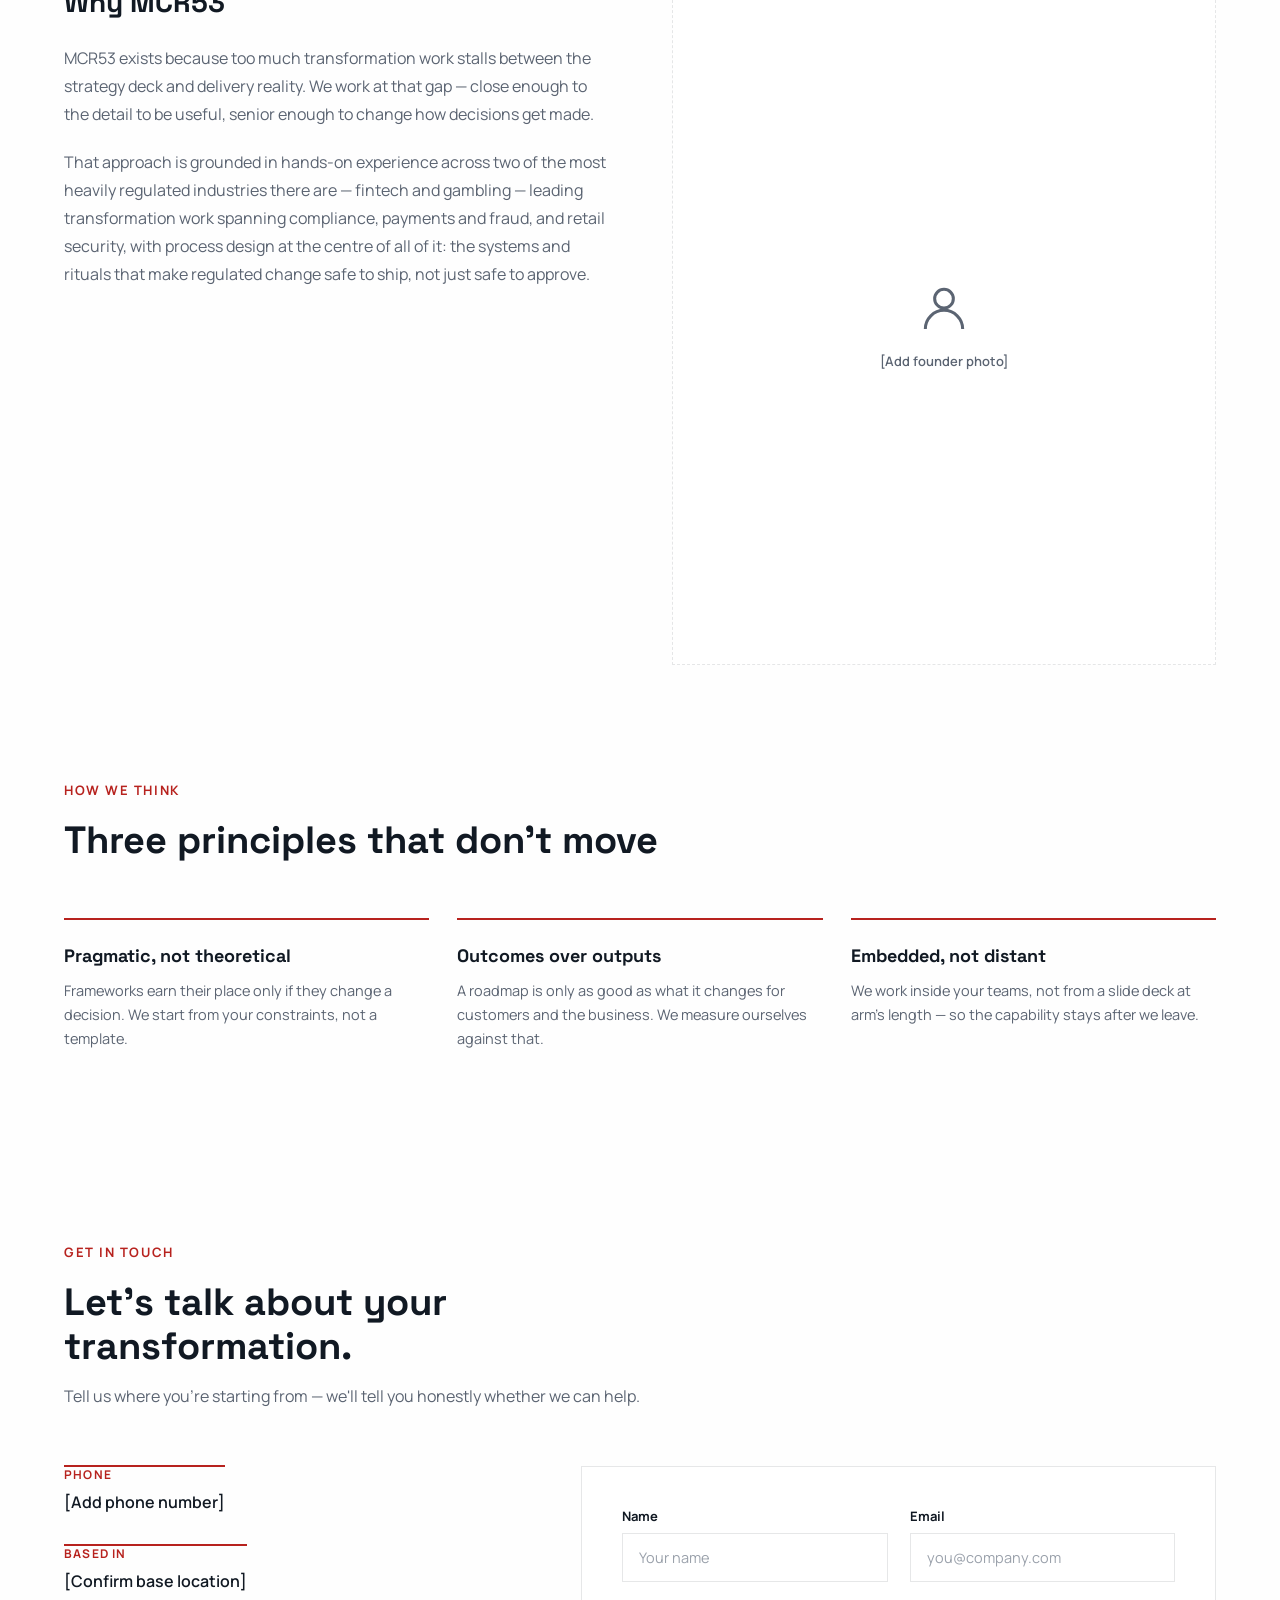
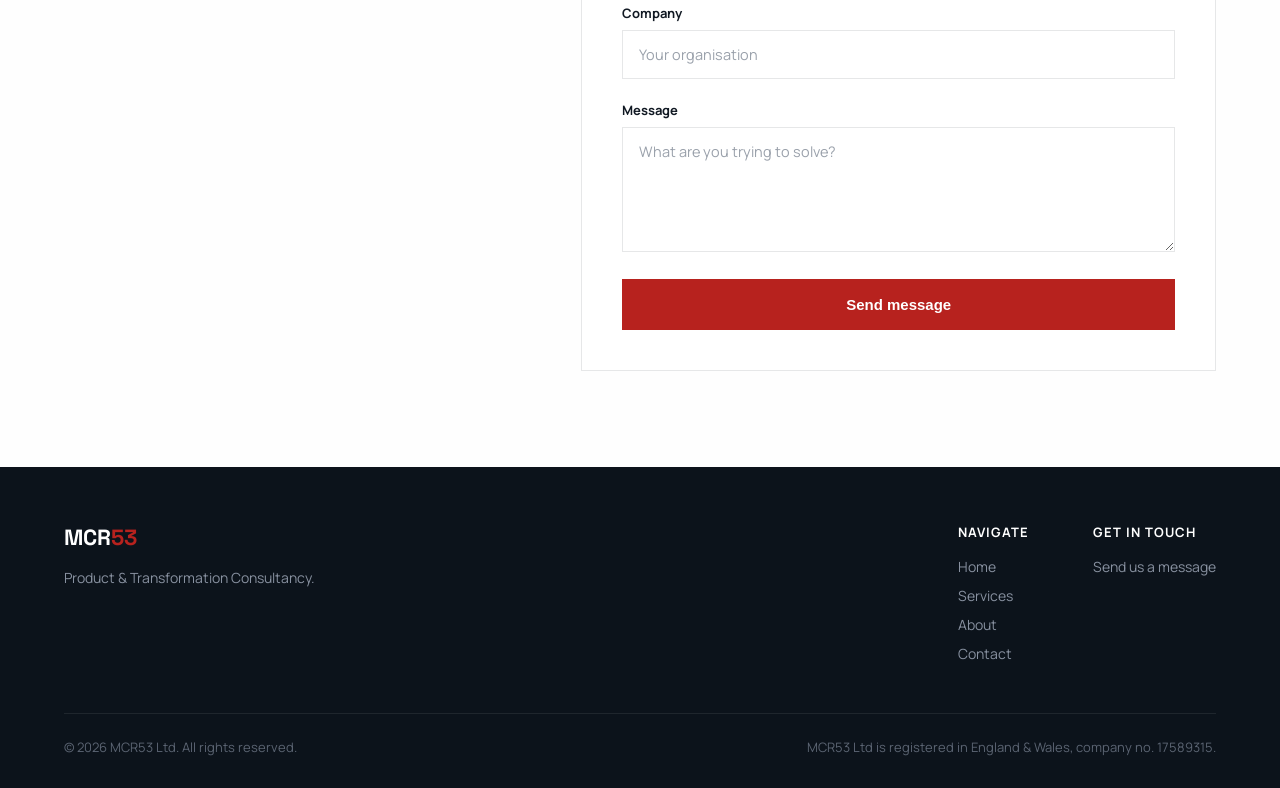
==== commit 77a723cc: "Add MCR53 Ltd company details to footer; remove unset email and LinkedIn links Footer now shows regi" ====
--- a/index.html
+++ b/index.html
@@ -227,16 +227,8 @@
 
       <div class="contact-details">
         <div>
-          <div class="label">Email</div>
-          <a class="value" href="mailto:hello@mcr53.co.uk">[hello@mcr53.co.uk]</a>
-        </div>
-        <div>
           <div class="label">Phone</div>
           <span class="value">[Add phone number]</span>
-        </div>
-        <div>
-          <div class="label">LinkedIn</div>
-          <a class="value" href="#">[Add LinkedIn URL]</a>
         </div>
         <div>
           <div class="label">Based in</div>
@@ -290,14 +282,13 @@
         </div>
         <div class="footer-col">
           <div class="footer-col-title">Get in touch</div>
-          <a href="mailto:hello@mcr53.co.uk">[hello@mcr53.co.uk]</a>
-          <a href="#">[Add LinkedIn URL]</a>
+          <a href="#contact">Send us a message</a>
         </div>
       </div>
     </div>
     <div class="footer-bottom">
-      <span>&copy; 2026 MCR53. All rights reserved.</span>
-      <span>[Company registered in England &amp; Wales, No. XXXXXXX]</span>
+      <span>&copy; 2026 MCR53 Ltd. All rights reserved.</span>
+      <span>MCR53 Ltd is registered in England &amp; Wales, company no. 17589315.</span>
     </div>
   </footer>
 
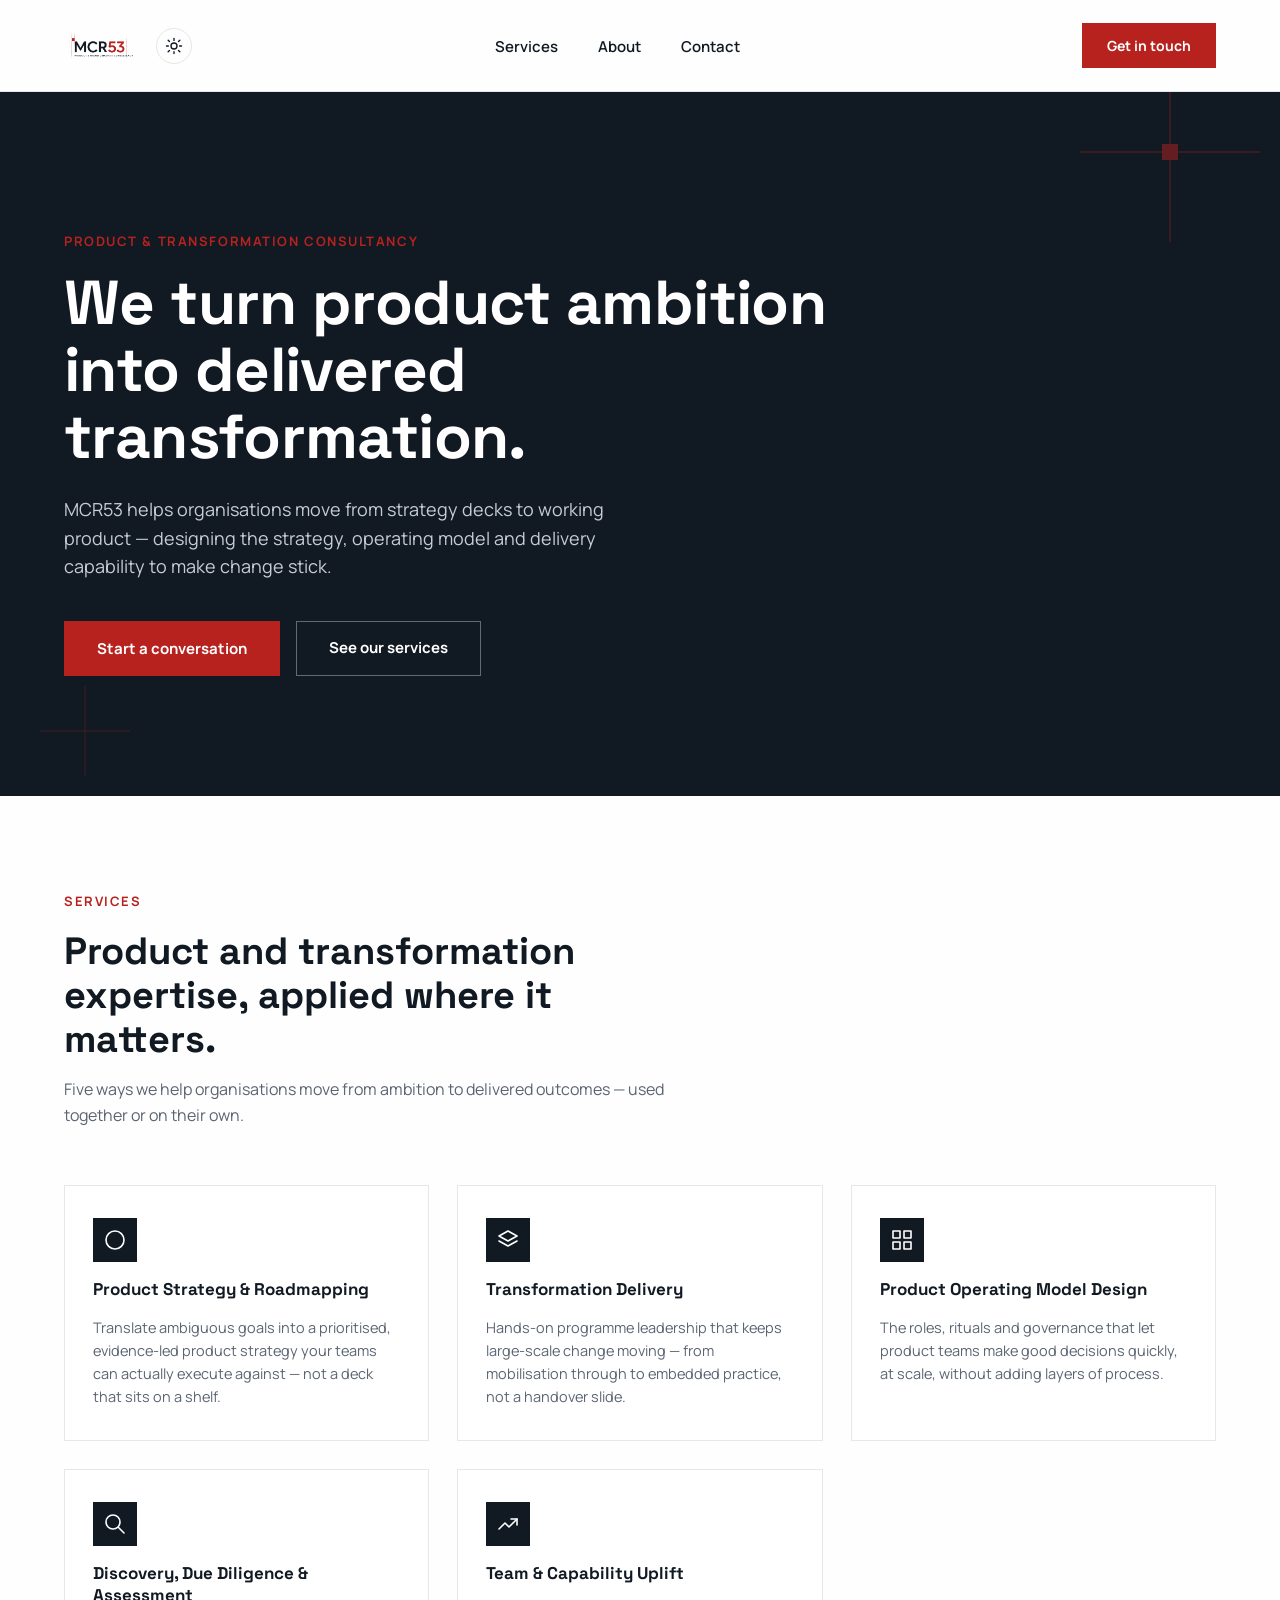
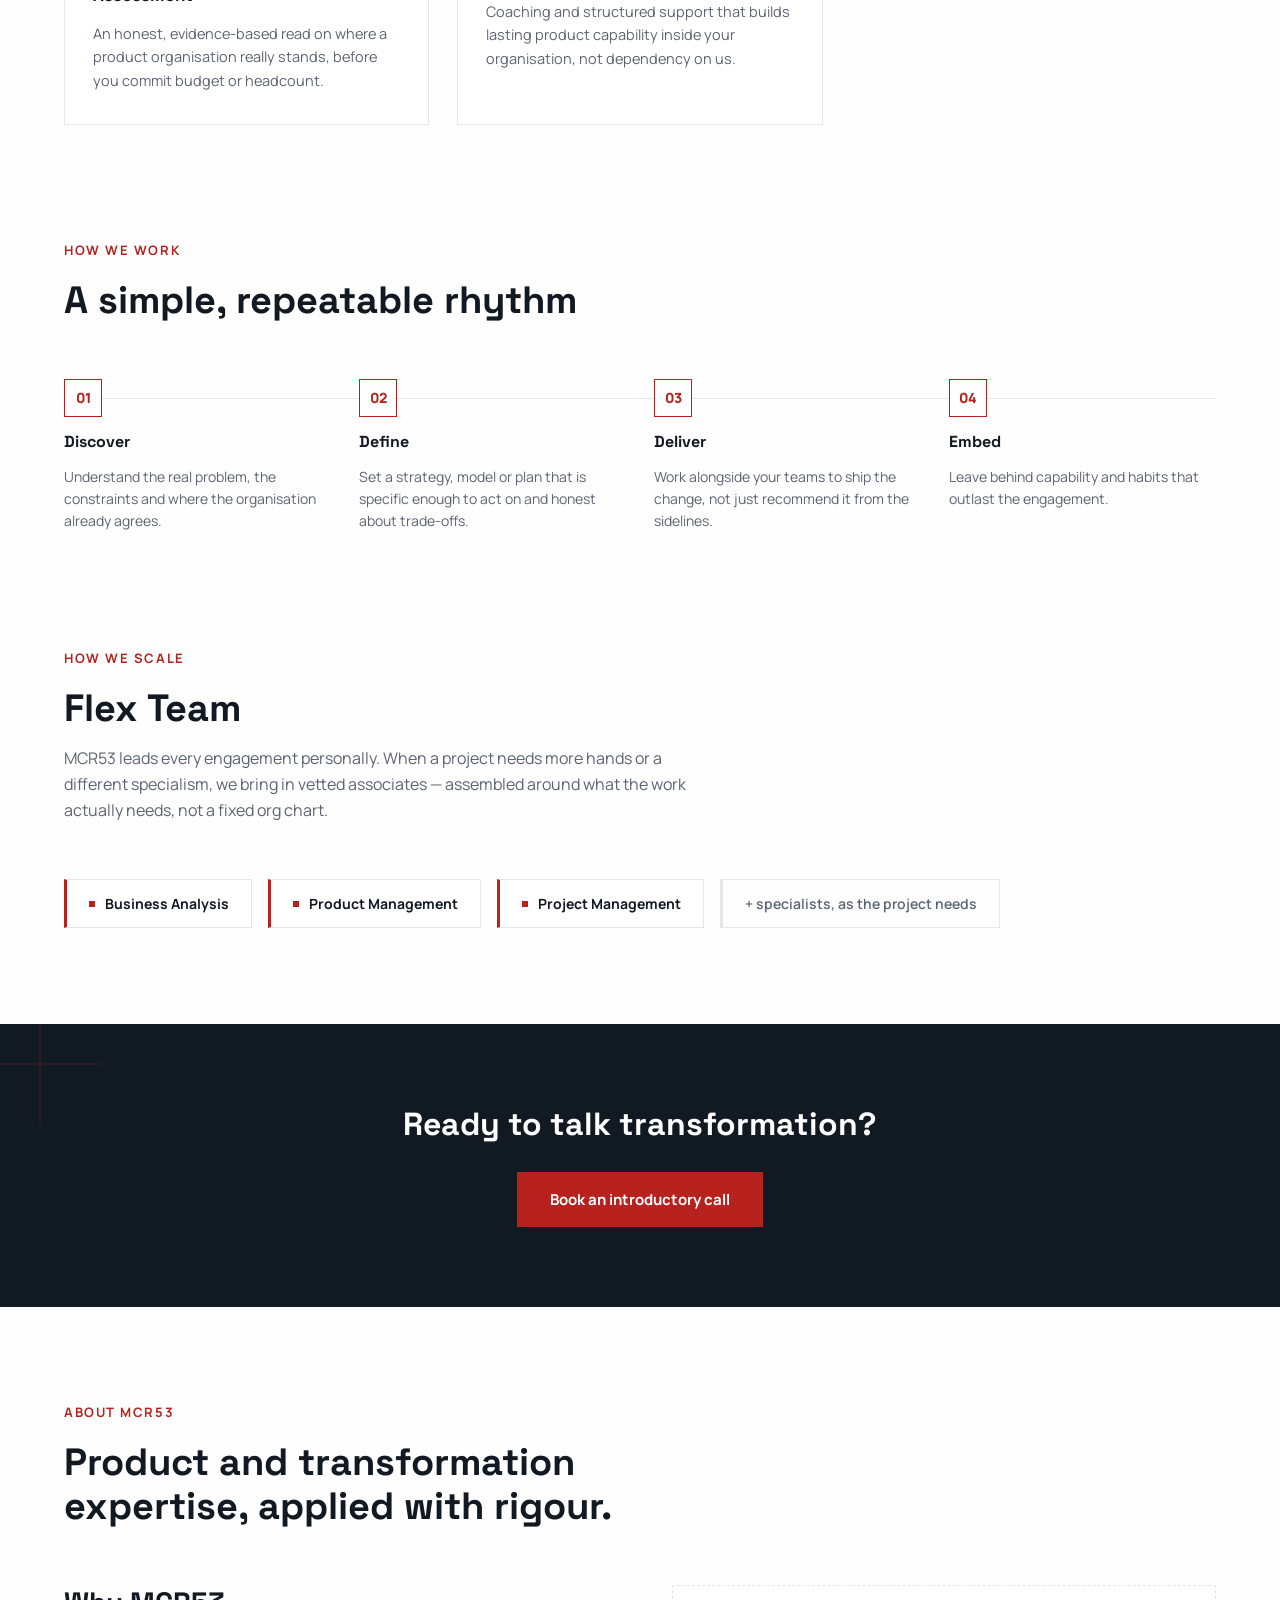
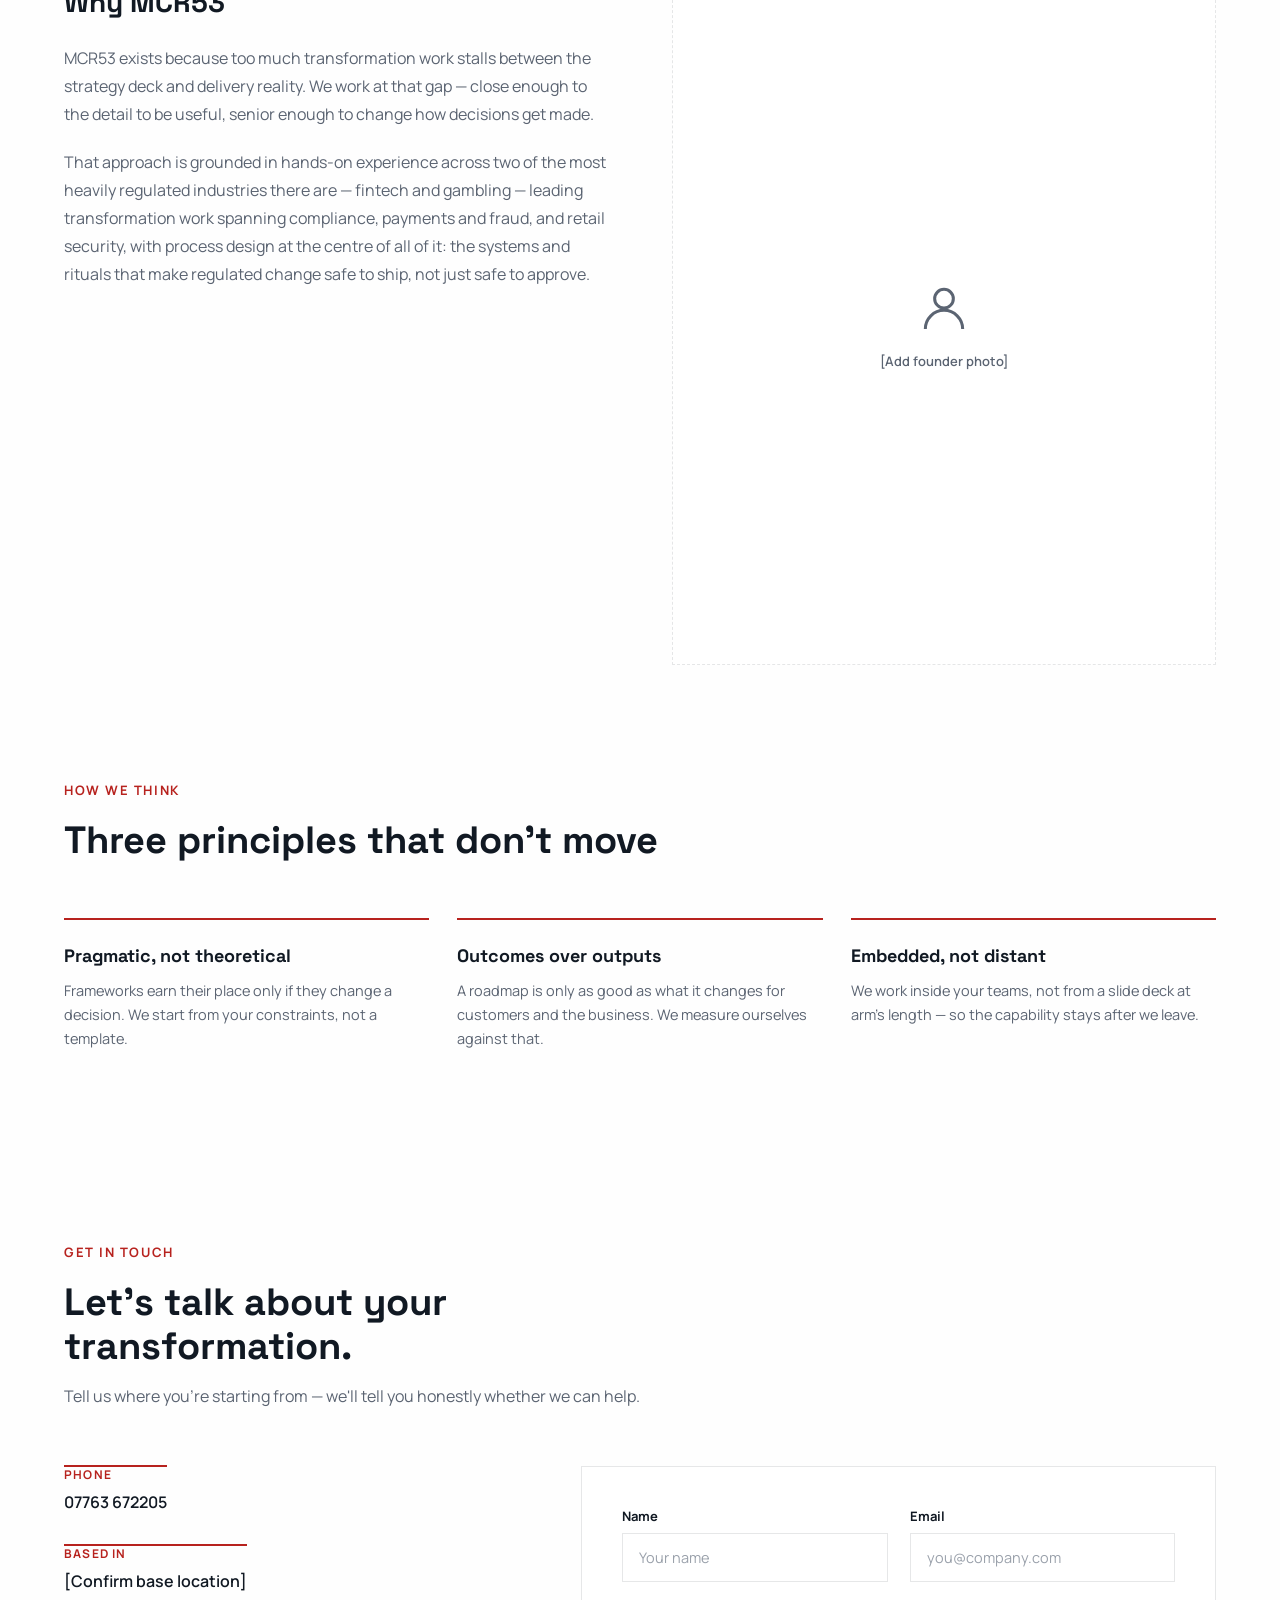
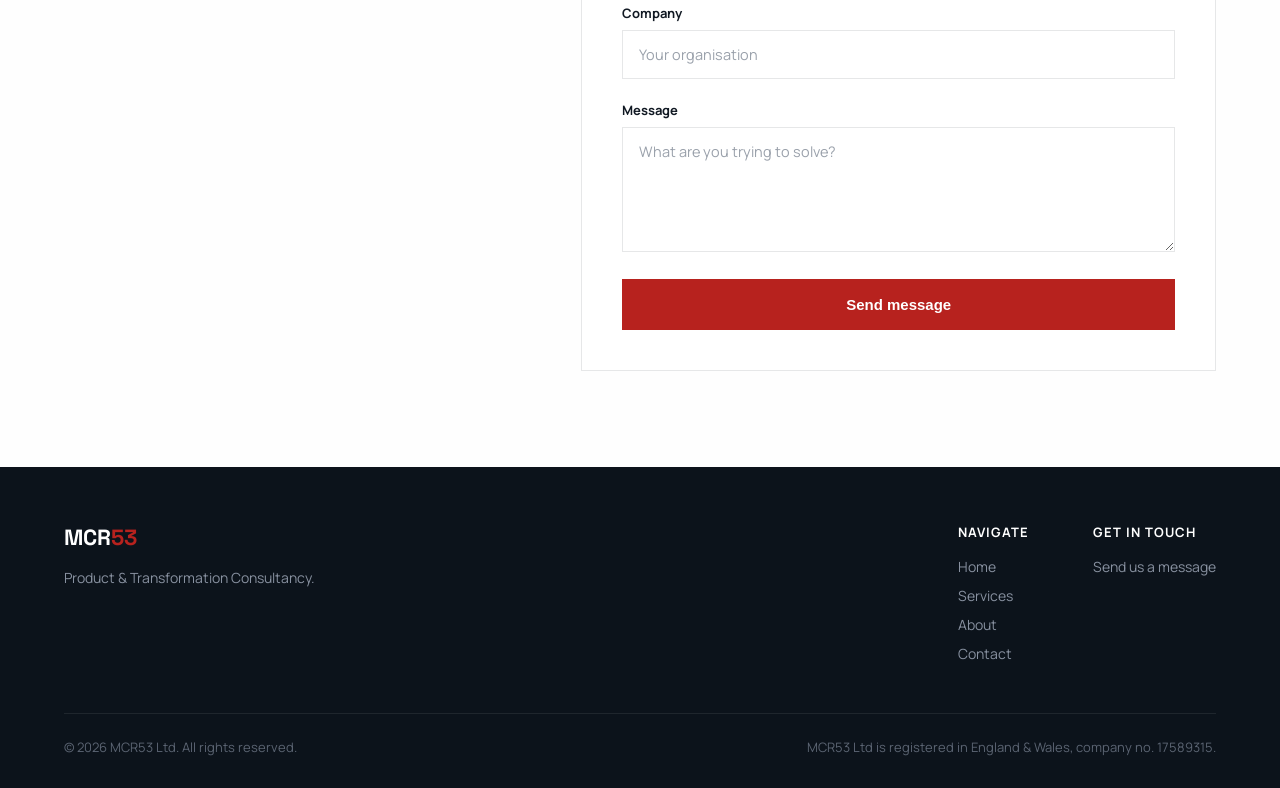
==== commit 2da5ea5a: "Add phone number to Contact section Co-Authored-By: Claude Opus 5.5 <noreply@anthropic.com> Claude-S" ====
--- a/index.html
+++ b/index.html
@@ -228,7 +228,7 @@
       <div class="contact-details">
         <div>
           <div class="label">Phone</div>
-          <span class="value">[Add phone number]</span>
+          <a class="value" href="tel:+447763672205">07763 672205</a>
         </div>
         <div>
           <div class="label">Based in</div>
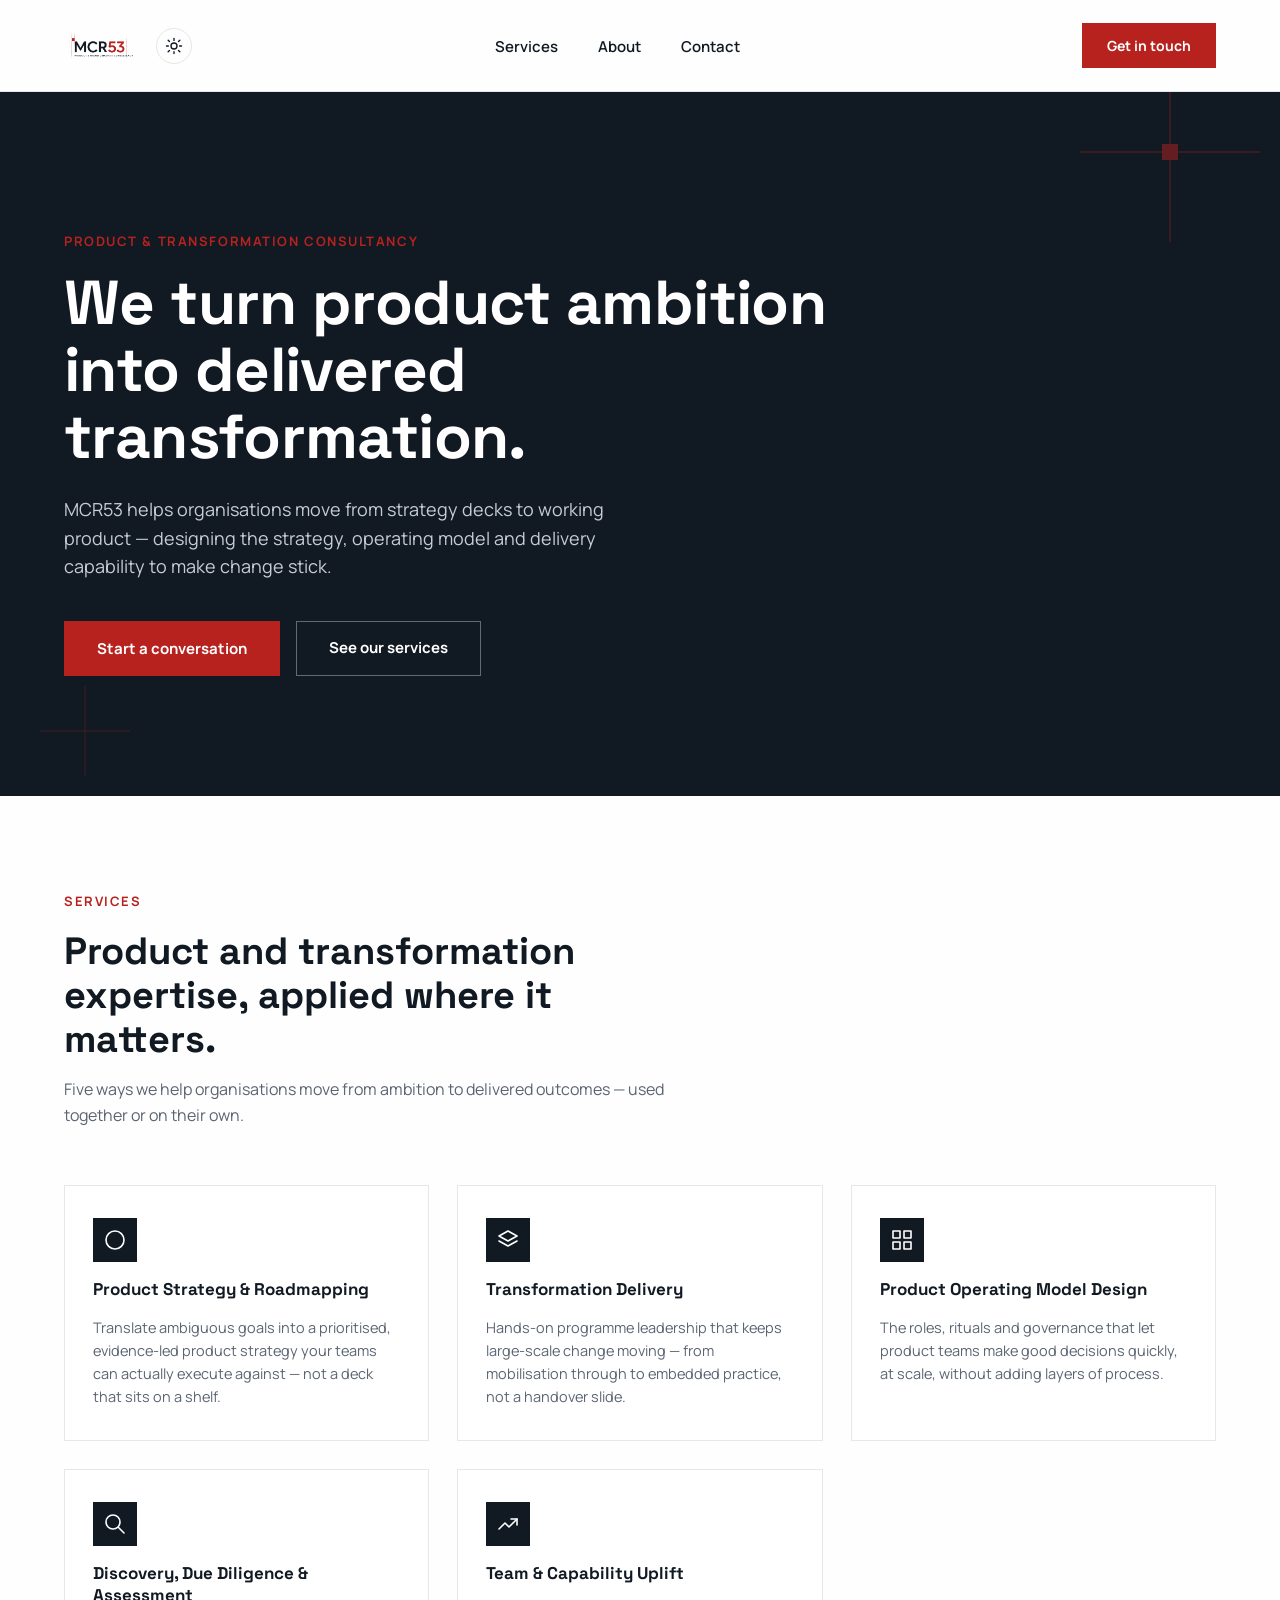
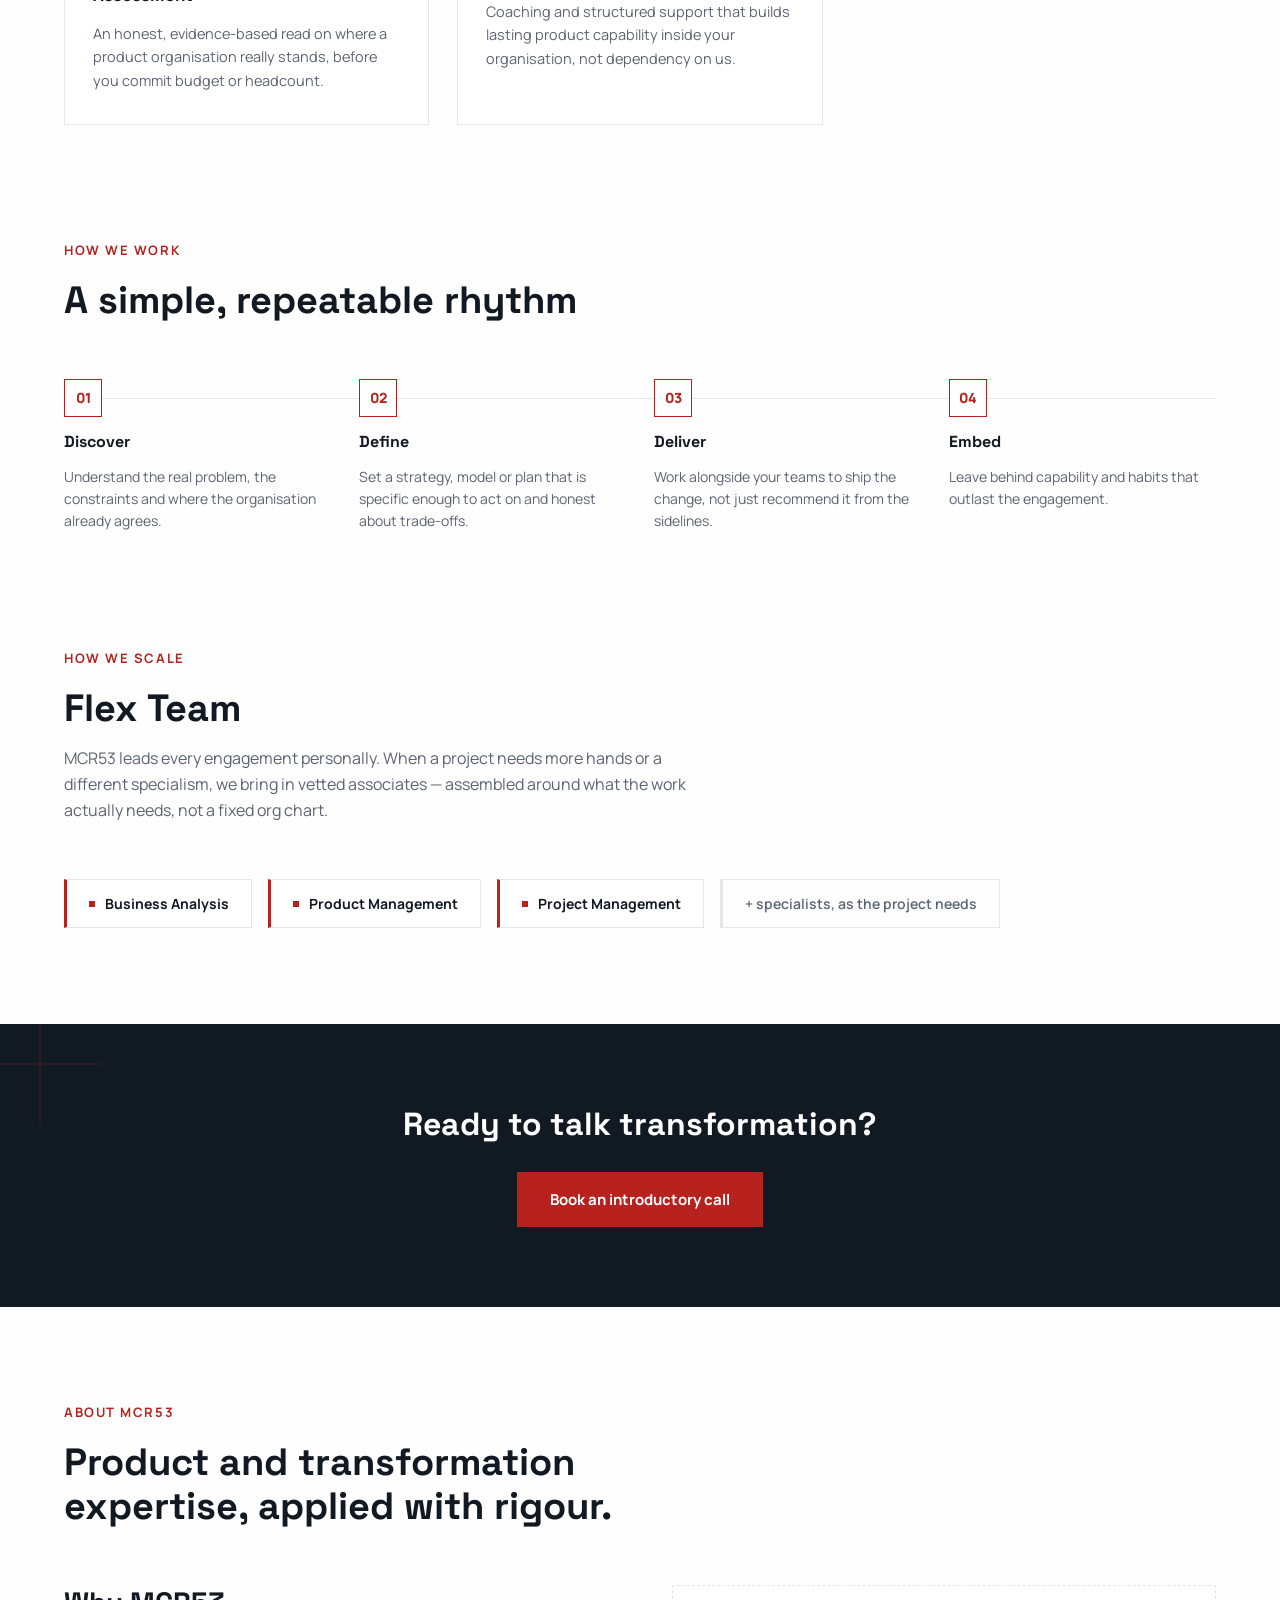
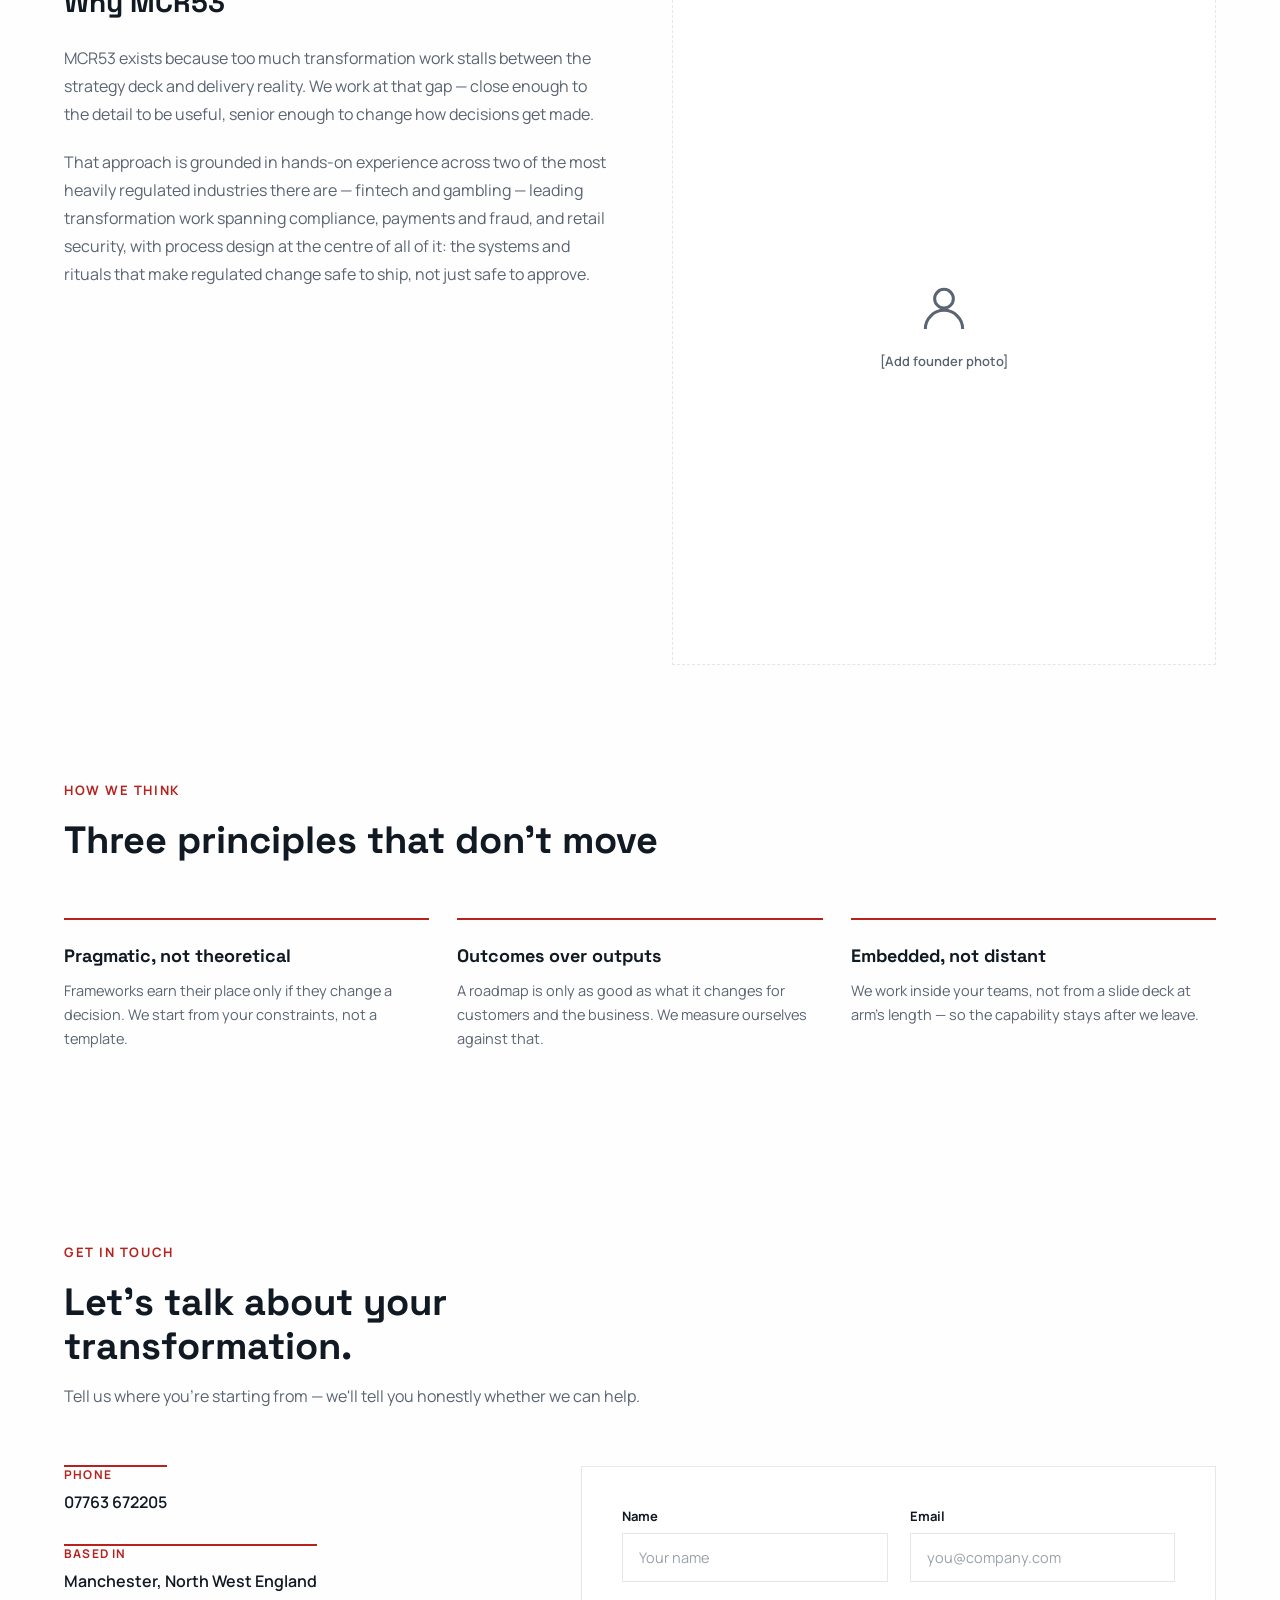
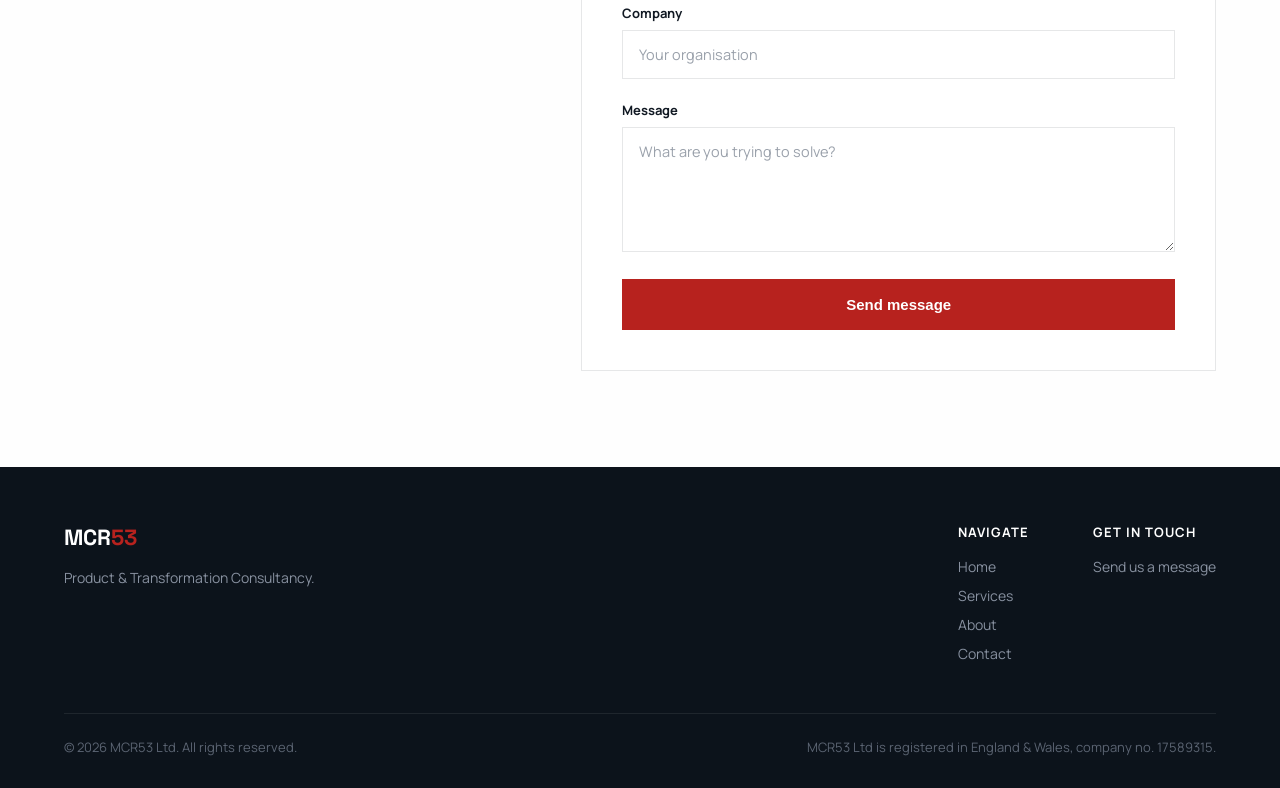
==== commit 59716da3: "Set base location to Manchester, North West England Co-Authored-By: Claude Opus 5.5 <noreply@anthrop" ====
--- a/index.html
+++ b/index.html
@@ -232,7 +232,7 @@
         </div>
         <div>
           <div class="label">Based in</div>
-          <span class="value">[Confirm base location]</span>
+          <span class="value">Manchester, North West England</span>
         </div>
       </div>
 
